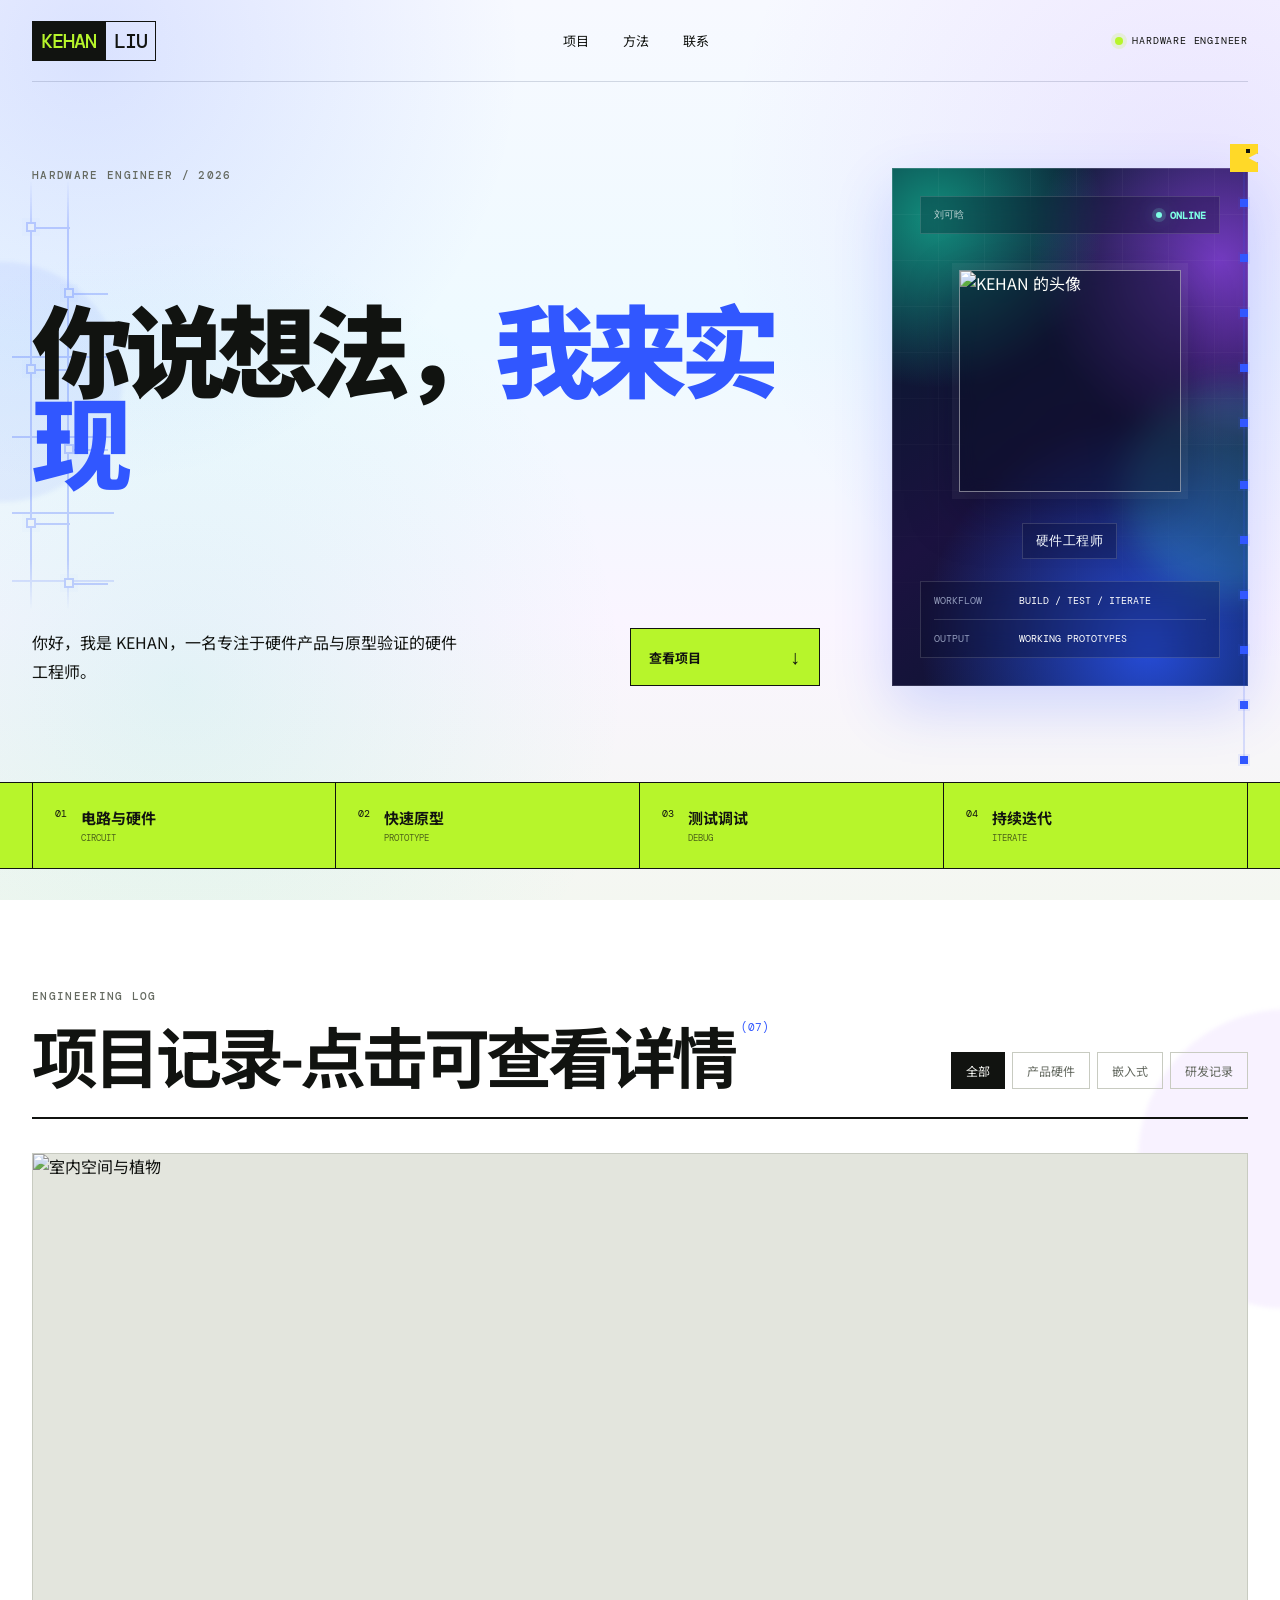
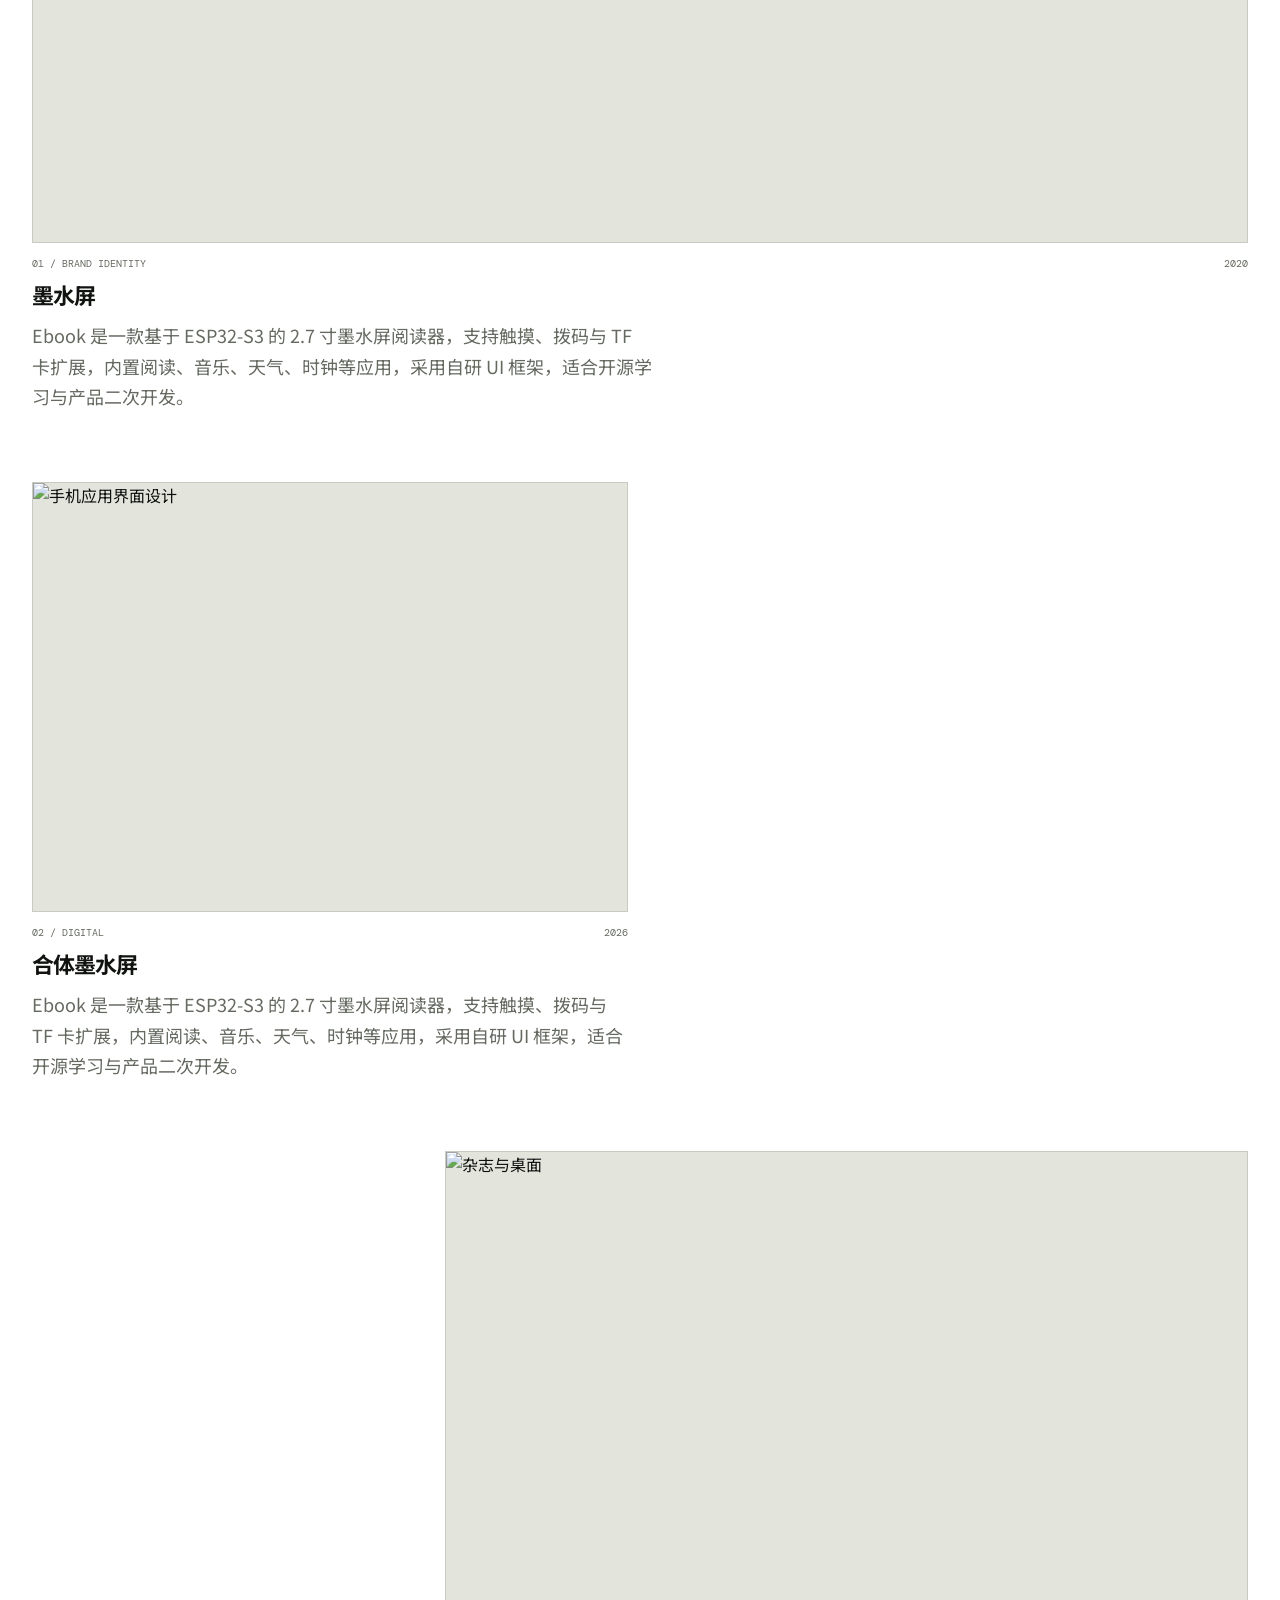
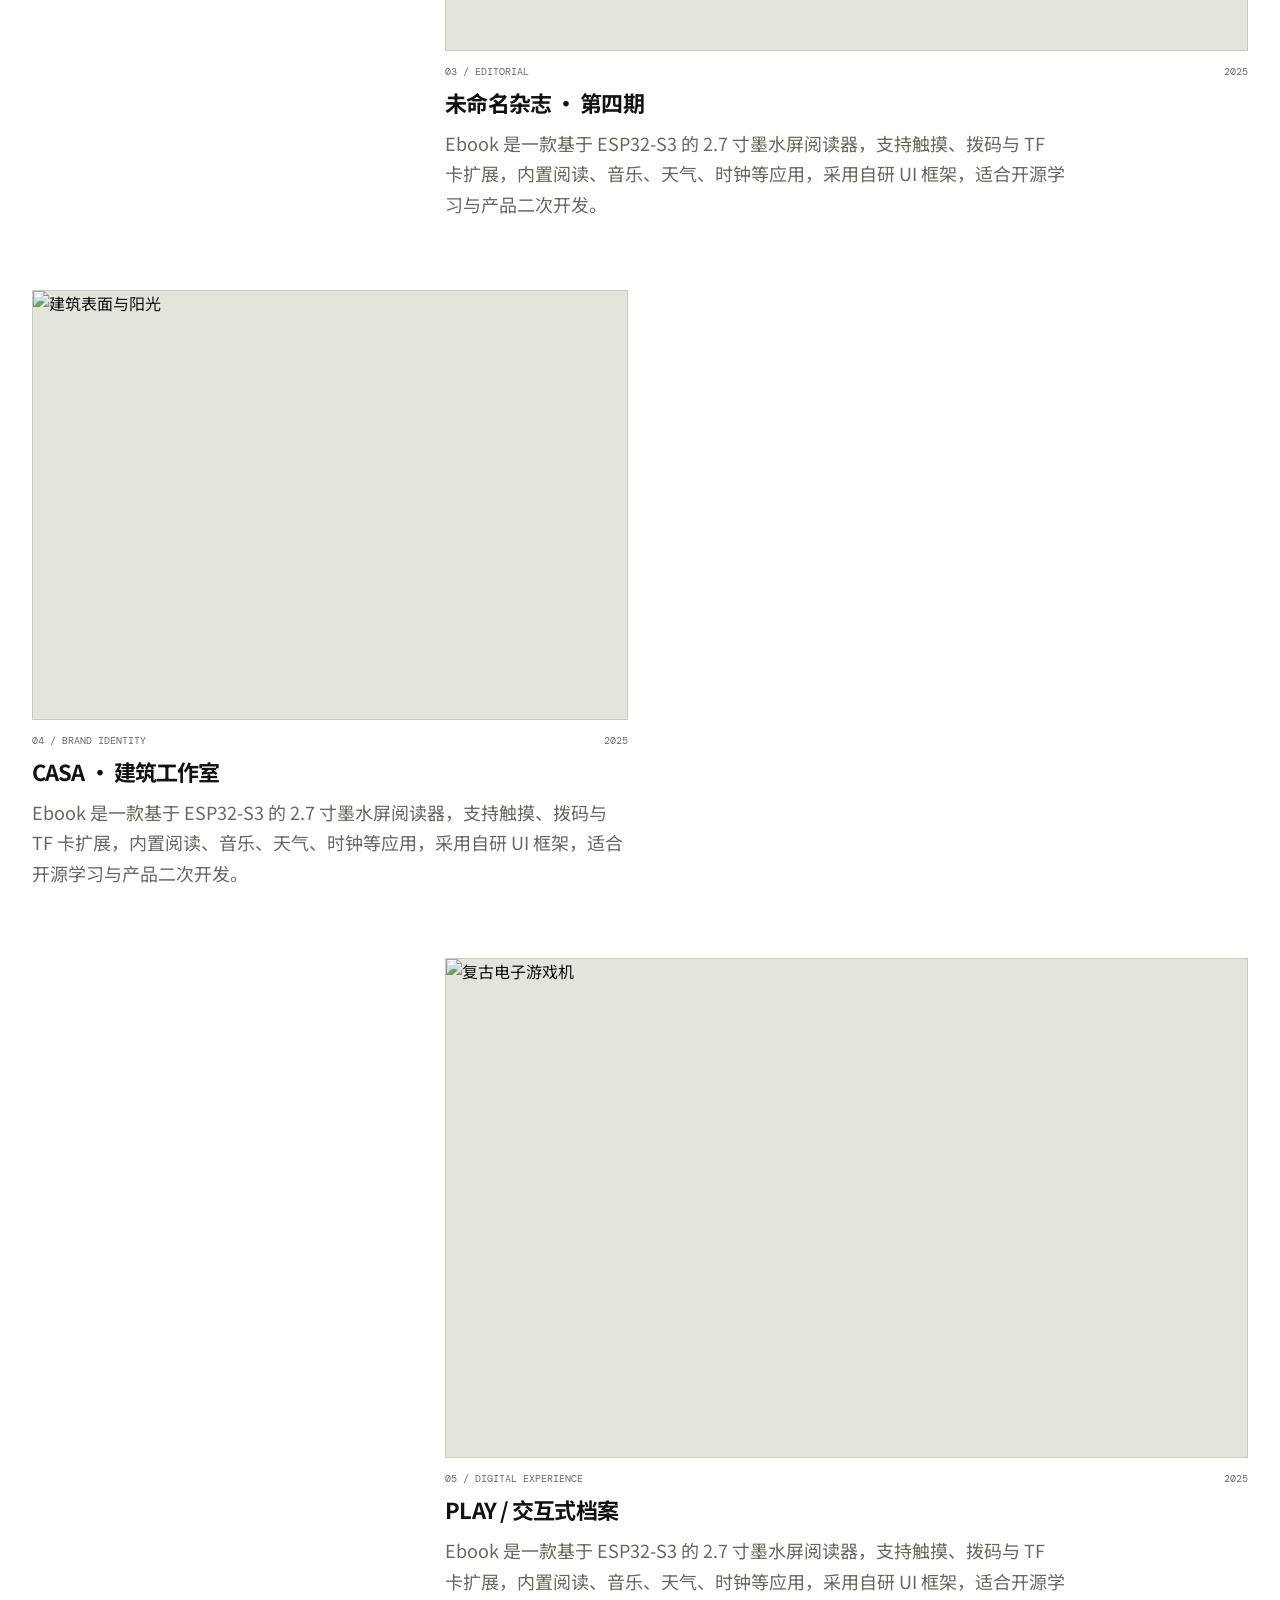
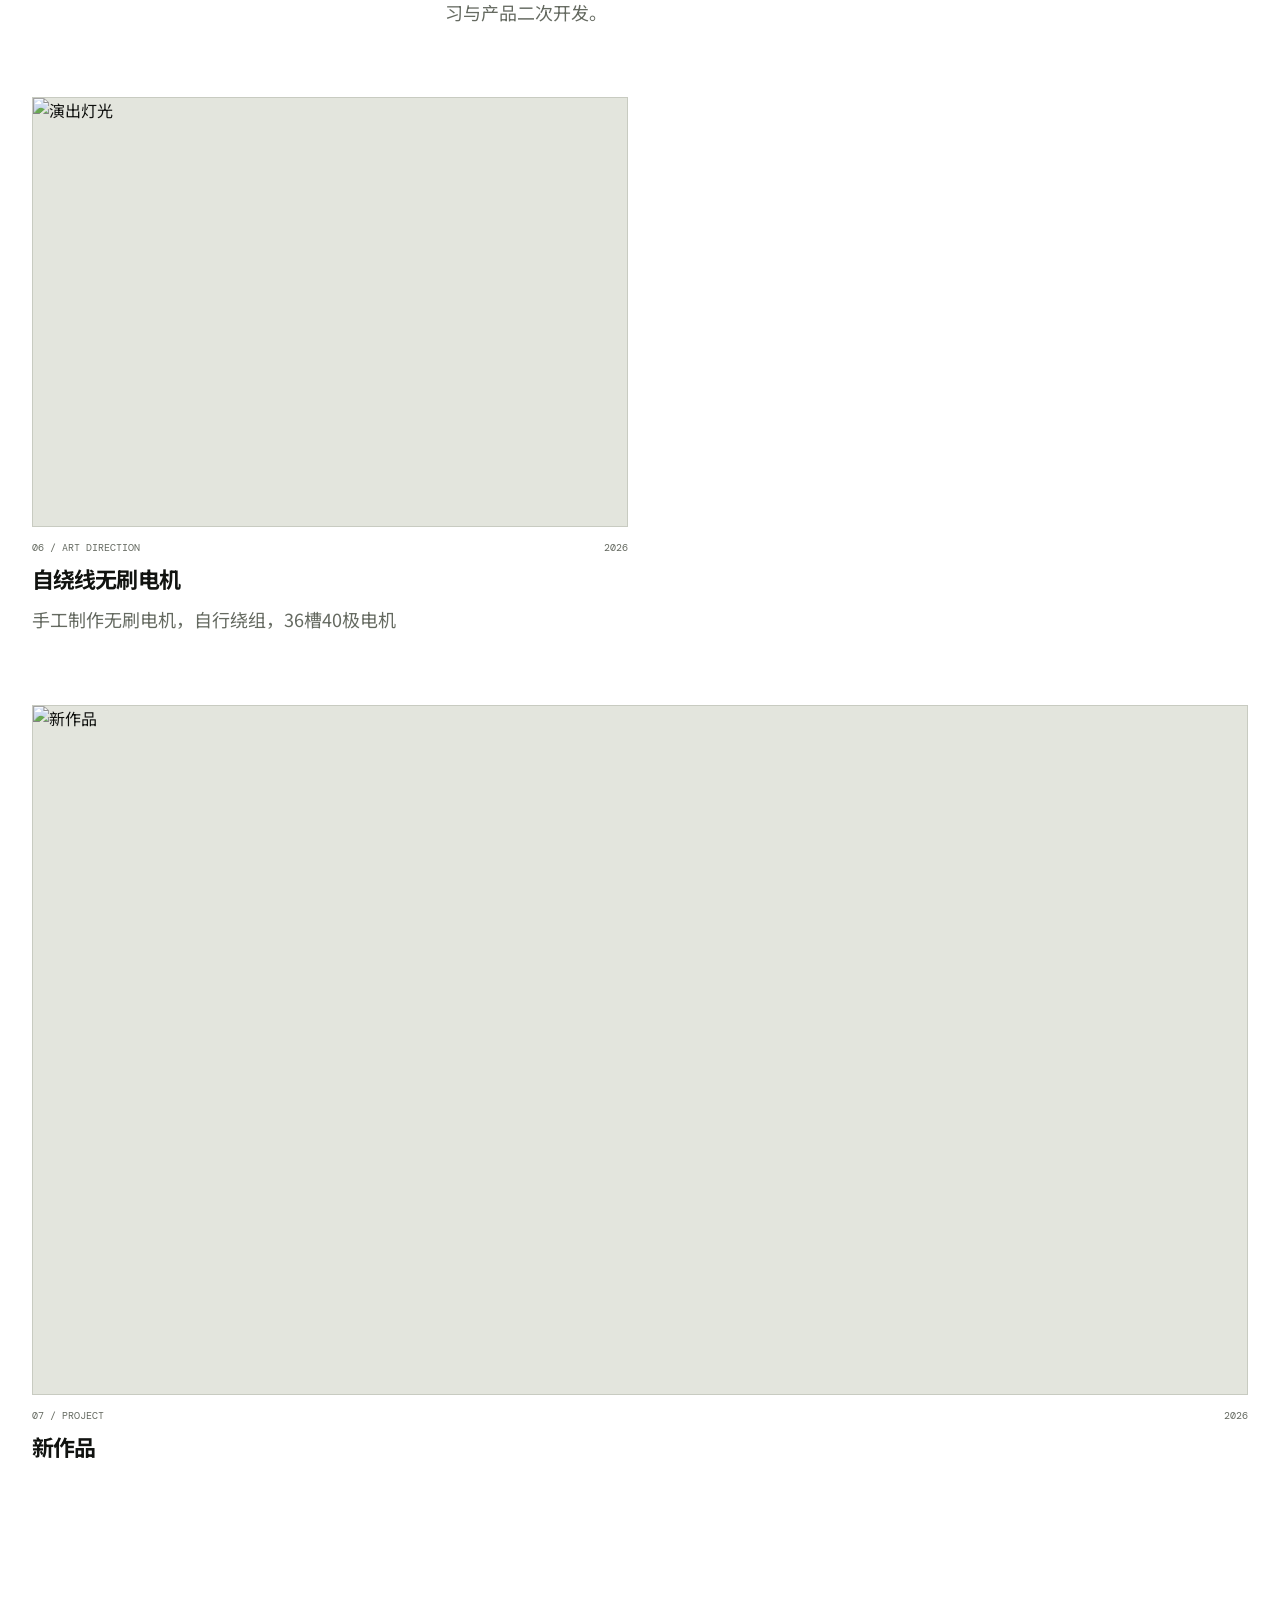
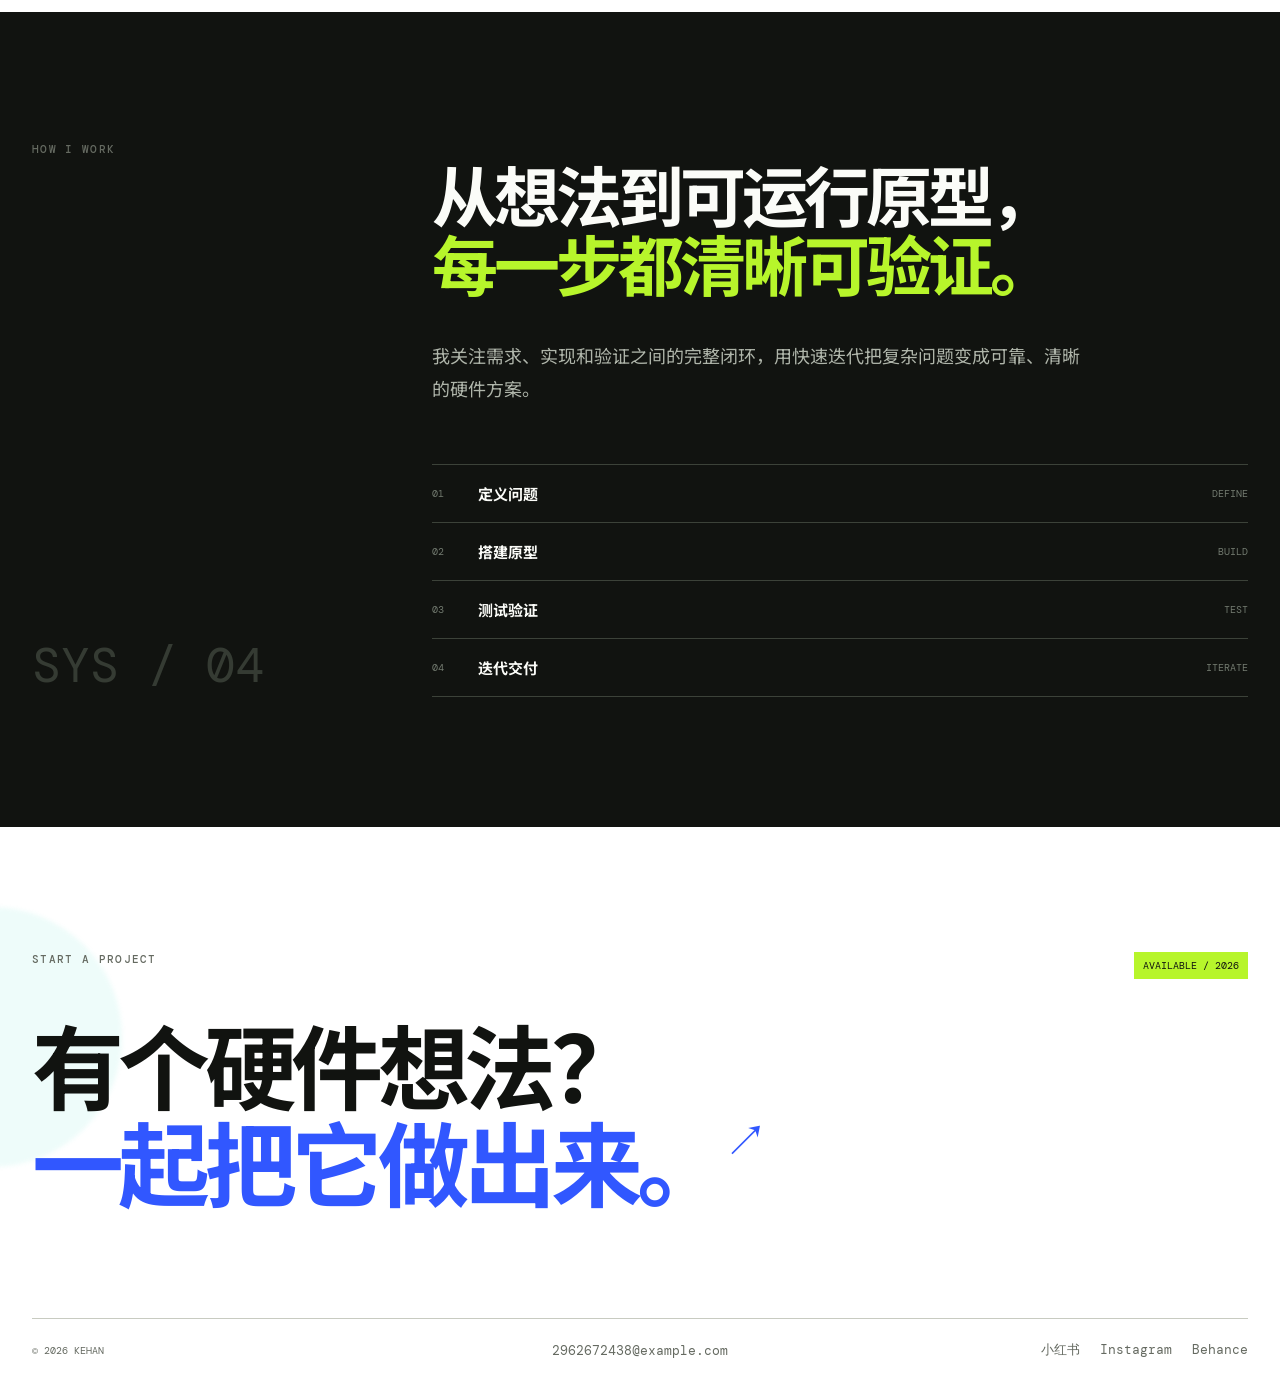
==== index.html @ eed45caa "Update index.html" ====
<!doctype html>
<html lang="zh-CN">
  <head>
    <meta charset="UTF-8" />
    <meta name="viewport" content="width=device-width, initial-scale=1.0" />
    <meta name="description" content="KEHAN 的硬件工程师个人作品集" />
    <meta name="theme-color" content="#101210" />
    <title>KEHAN — 硬件工程师作品集</title>
    <link rel="preconnect" href="https://fonts.googleapis.com" />
    <link rel="preconnect" href="https://fonts.gstatic.com" crossorigin />
    <link href="https://fonts.googleapis.com/css2?family=DM+Mono:wght@400;500&family=Noto+Sans+SC:wght@400;500;600;700;800;900&display=swap" rel="stylesheet" />
    <link rel="stylesheet" href="styles.css?v=20260804-1" />
    <link rel="stylesheet" href="content.css?v=20260804-9" />
  </head>
  <body>
    <div class="circuit-backdrop" aria-hidden="true"><i></i><i></i><i></i><i></i><i></i><i></i></div>
    <div class="scroll-pacman" aria-hidden="true"><span class="scroll-track"><i class="scroll-dot" style="top:0%"></i><i class="scroll-dot" style="top:9%"></i><i class="scroll-dot" style="top:18%"></i><i class="scroll-dot" style="top:27%"></i><i class="scroll-dot" style="top:36%"></i><i class="scroll-dot" style="top:45%"></i><i class="scroll-dot" style="top:55%"></i><i class="scroll-dot" style="top:64%"></i><i class="scroll-dot" style="top:73%"></i><i class="scroll-dot" style="top:82%"></i><i class="scroll-dot" style="top:91%"></i><i class="scroll-dot" style="top:100%"></i></span><span class="pixel-pacman"></span></div>
    <header class="nav wrap">
      <a class="brand" href="#top" aria-label="回到首页"><span data-brand-primary>KH</span><b data-brand-secondary>//HW</b></a>
      <nav aria-label="主导航"><a href="#work" data-nav-work>项目</a><a href="#about" data-nav-about>方法</a><a href="#contact" data-nav-contact>联系</a></nav>
      <div class="nav-status"><i></i><span data-nav-status>HARDWARE ENGINEER</span></div>
    </header>

    <main id="top">
      <section class="hero wrap">
        <div class="hero-copy">
          <p class="eyebrow" data-eyebrow>HARDWARE ENGINEER / 2026</p>
          <h1 data-hero-title>把想法，<em>做成真实硬件。</em></h1>
          <div class="hero-intro">
            <p data-intro>你好，我是 KEHAN，一名专注于硬件产品与原型验证的硬件工程师。</p>
            <a class="primary-link" href="#work"><span data-hero-cta>查看项目</span> <b>↓</b></a>
          </div>
        </div>

        <aside class="engineer-card" aria-label="工程师信息概览">
          <div class="card-top"><span data-profile-label>PROFILE_01</span><span class="online"><i></i> <b data-profile-status>ONLINE</b></span></div>
          <div class="profile-portrait"><img class="profile-image" data-profile-image src="" alt="工程师头像" hidden /><span aria-hidden="true"></span></div>
          <p class="profile-role" data-role>HARDWARE ENGINEER</p>
          <dl>
            <div><dt data-workflow-label>WORKFLOW</dt><dd data-workflow>BUILD / TEST / ITERATE</dd></div>
            <div><dt data-output-label>OUTPUT</dt><dd data-output>WORKING PROTOTYPES</dd></div>
          </dl>
        </aside>
      </section>

      <section class="capability-strip" aria-label="工作方向">
        <div class="wrap capability-grid">
          <div><span>01</span><strong>电路与硬件</strong><small>CIRCUIT</small></div>
          <div><span>02</span><strong>快速原型</strong><small>PROTOTYPE</small></div>
          <div><span>03</span><strong>测试调试</strong><small>DEBUG</small></div>
          <div><span>04</span><strong>持续迭代</strong><small>ITERATE</small></div>
        </div>
      </section>

      <section id="work" class="work wrap">
        <div class="section-heading">
          <div><p class="eyebrow" data-projects-eyebrow>ENGINEERING LOG</p><h2><span data-projects-title>项目记录</span><sup data-project-count>(00)</sup></h2></div>
          <div class="filters" aria-label="项目筛选"><button class="active" data-filter="all" data-filter-all>全部</button><button data-filter="brand" data-filter-brand>产品硬件</button><button data-filter="digital" data-filter-digital>嵌入式</button><button data-filter="editorial" data-filter-editorial>研发记录</button></div>
        </div>
        <div class="projects" id="projects" aria-live="polite"></div>
        <p class="load-error" id="load-error" hidden>内容暂时未能加载，请稍后刷新页面。</p>
      </section>

      <section id="about" class="about">
        <div class="wrap about-grid">
          <div class="about-lead"><p class="eyebrow" data-about-eyebrow>HOW I WORK</p><span class="about-code" data-about-code>SYS / 04</span></div>
          <div>
            <h2 data-about-title>从想法到可运行原型，<br /><em>每一步都清晰可验证。</em></h2>
            <p class="about-copy" data-about-copy>我关注需求、实现和验证之间的完整闭环，用快速迭代把复杂问题变成可靠、清晰的硬件方案。</p>
            <ol class="process-list">
              <li><span>01</span><b>定义问题</b><small>DEFINE</small></li>
              <li><span>02</span><b>搭建原型</b><small>BUILD</small></li>
              <li><span>03</span><b>测试验证</b><small>TEST</small></li>
              <li><span>04</span><b>迭代交付</b><small>ITERATE</small></li>
            </ol>
          </div>
        </div>
      </section>

      <section id="contact" class="contact wrap">
        <div class="contact-label"><p class="eyebrow" data-contact-eyebrow>START A PROJECT</p><span data-contact-status>AVAILABLE / 2026</span></div>
        <h2><span data-contact-title>有个硬件想法？</span><br /><a data-email-link href="mailto:hello@example.com"><span data-contact-cta>一起把它做出来。</span><b>↗</b></a></h2>
        <div class="contact-bottom"><span>© <span data-year>2026</span> <span data-name>KEHAN</span></span><a class="email-bottom" data-email-link href="mailto:hello@example.com"><span data-email>HELLO@EXAMPLE.COM</span></a><div id="social-links"></div></div>
      </section>
    </main>
    <script src="script.js?v=20260804-7"></script>
  </body>
</html>
---- styles.css ----
:root{--ink:#111310;--paper:#f1f2ed;--panel:#e3e5dd;--acid:#b7f52b;--blue:#3157ff;--line:#c8cbc1;--muted:#656a61;--white:#fbfcf8}*{box-sizing:border-box}html{scroll-behavior:smooth}body{margin:0;background:var(--paper);color:var(--ink);font-family:"Noto Sans SC",sans-serif;overflow-x:hidden}::selection{background:var(--acid);color:var(--ink)}.wrap{width:min(1240px,calc(100% - 64px));margin-inline:auto}.nav{height:82px;display:flex;align-items:center;justify-content:space-between;border-bottom:1px solid var(--line)}.brand{display:flex;align-items:center;color:inherit;text-decoration:none;font:500 20px/1 "DM Mono",monospace;letter-spacing:-.05em}.brand span{background:var(--ink);color:var(--acid);padding:10px 9px}.brand b{font-weight:500;border:1px solid var(--ink);padding:9px 8px}.nav nav{display:flex;gap:34px}.nav nav a,.contact-bottom a{color:inherit;text-decoration:none;font-size:13px}.nav nav a:hover{color:var(--blue)}.nav-status{display:flex;align-items:center;gap:9px;font:10px "DM Mono",monospace;letter-spacing:.08em}.nav-status i,.online i{width:8px;height:8px;border-radius:50%;background:var(--acid);box-shadow:0 0 0 4px rgba(183,245,43,.18)}.hero{min-height:700px;padding:86px 0 96px;display:grid;grid-template-columns:minmax(0,1.55fr) minmax(330px,.7fr);gap:72px;align-items:stretch}.hero-copy{display:flex;flex-direction:column;justify-content:space-between}.eyebrow{font:500 11px "DM Mono",monospace;letter-spacing:.12em;margin:0;color:var(--muted)}h1,h2,h3,p{margin-top:0}h1{max-width:820px;margin:45px 0 70px;font-size:clamp(58px,8vw,118px);letter-spacing:-.075em;line-height:.92;font-weight:900}em{font:inherit;color:var(--blue)}.hero-intro{display:flex;align-items:end;justify-content:space-between;gap:32px}.hero-intro p{max-width:440px;margin:0;font-size:16px;line-height:1.75}.primary-link{display:flex;align-items:center;justify-content:space-between;min-width:190px;padding:15px 18px;background:var(--acid);color:var(--ink);text-decoration:none;font-size:13px;font-weight:700;border:1px solid var(--ink);transition:.2s}.primary-link:hover{transform:translate(-4px,-4px);box-shadow:4px 4px 0 var(--ink)}.primary-link span{font:20px "DM Mono",monospace}.engineer-card{position:relative;overflow:hidden;background:var(--ink);color:var(--white);padding:24px;display:flex;min-height:500px;flex-direction:column;justify-content:space-between}.board-grid{position:absolute;inset:0;opacity:.12;background-image:linear-gradient(rgba(255,255,255,.15) 1px,transparent 1px),linear-gradient(90deg,rgba(255,255,255,.15) 1px,transparent 1px);background-size:36px 36px}.board-grid i{position:absolute;width:10px;height:10px;border:1px solid var(--acid);border-radius:50%}.board-grid i:nth-child(1){left:18%;top:22%}.board-grid i:nth-child(2){left:64%;top:17%}.board-grid i:nth-child(3){left:78%;top:46%}.board-grid i:nth-child(4){left:30%;top:59%}.board-grid i:nth-child(5){left:58%;top:74%}.board-grid i:nth-child(6){left:15%;top:83%}.card-top,.engineer-card dl,.chip-mark{position:relative;z-index:1}.card-top{display:flex;justify-content:space-between;font:10px "DM Mono",monospace;color:#adb2a7}.online{display:flex;align-items:center;gap:8px;color:var(--acid)}.online i{display:block;width:6px;height:6px}.chip-mark{margin:auto;display:grid;place-items:center;width:160px;height:160px;border:1px solid #5a6055;box-shadow:inset 0 0 0 12px #1d211c,0 0 0 1px var(--acid)}.chip-mark:before,.chip-mark:after{content:"";position:absolute;background:var(--acid)}.chip-mark:before{width:210px;height:1px}.chip-mark:after{height:210px;width:1px}.chip-mark span{font:500 54px "DM Mono",monospace;letter-spacing:-.12em;z-index:1}.chip-mark small{position:absolute;bottom:12px;font:9px "DM Mono",monospace;color:var(--acid)}.engineer-card dl{margin:0}.engineer-card dl div{display:grid;grid-template-columns:85px 1fr;padding:12px 0;border-top:1px solid #343a32;font:10px "DM Mono",monospace}.engineer-card dt{color:#777e73}.engineer-card dd{margin:0;color:#eef1e9}.capability-strip{background:var(--acid);border-block:1px solid var(--ink)}.capability-grid{display:grid;grid-template-columns:repeat(4,1fr)}.capability-grid>div{position:relative;padding:24px 22px;border-right:1px solid var(--ink);display:grid;grid-template-columns:auto 1fr;gap:4px 14px}.capability-grid>div:first-child{border-left:1px solid var(--ink)}.capability-grid span{font:10px "DM Mono",monospace}.capability-grid strong{font-size:15px}.capability-grid small{grid-column:2;font:9px "DM Mono",monospace;color:#4d6418}.work{padding:120px 0 150px}.section-heading{display:flex;justify-content:space-between;align-items:end;padding-bottom:28px;border-bottom:2px solid var(--ink)}h2{font-size:clamp(38px,5vw,66px);letter-spacing:-.06em;line-height:1.05;margin:17px 0 0}h2 sup{font:11px "DM Mono",monospace;letter-spacing:0;vertical-align:top;margin-left:7px;color:var(--blue)}.filters{display:flex;gap:7px}.filters button{font:12px "Noto Sans SC",sans-serif;background:transparent;border:1px solid var(--line);padding:9px 14px;cursor:pointer;color:var(--muted)}.filters button.active,.filters button:hover{background:var(--ink);color:var(--white);border-color:var(--ink)}.projects{display:grid;grid-template-columns:repeat(12,1fr);gap:70px 24px;padding-top:34px}.project{grid-column:span 6}.project-large{grid-column:span 12}.project-wide{grid-column:5/span 8}.project-image{position:relative;height:430px;overflow:hidden;background:var(--panel);border:1px solid var(--line)}.project-large .project-image{height:min(58vw,690px)}.project-wide .project-image{height:500px}.project-image:after{content:"VIEW PROJECT ↗";position:absolute;right:0;bottom:0;padding:10px 12px;background:var(--acid);color:var(--ink);font:9px "DM Mono",monospace;transform:translateY(100%);transition:.25s}.project:hover .project-image:after{transform:none}.project-image img{width:100%;height:100%;object-fit:cover;display:block;filter:saturate(.72) contrast(1.03);transition:transform .55s cubic-bezier(.2,.7,.2,1),filter .3s}.project:hover img{transform:scale(1.035);filter:saturate(1)}.project-meta{display:flex;justify-content:space-between;font:10px "DM Mono",monospace;color:var(--muted);margin-top:14px}.project h3{font-size:22px;letter-spacing:-.04em;margin:8px 0 0}.about{background:var(--ink);color:var(--white);padding:130px 0}.about-grid{display:grid;grid-template-columns:.55fr 1.45fr;gap:90px}.about-lead{display:flex;flex-direction:column;justify-content:space-between;min-height:160px}.about-code{font:48px "DM Mono",monospace;color:#353b33}.about h2{max-width:820px;font-size:clamp(38px,5vw,66px)}.about h2 em{color:var(--acid)}.about-copy{max-width:650px;line-height:1.9;margin:42px 0 60px;color:#afb5aa}.process-list{padding:0;margin:0;list-style:none;border-top:1px solid #3c4239}.process-list li{display:grid;grid-template-columns:46px 1fr auto;align-items:center;padding:18px 0;border-bottom:1px solid #3c4239}.process-list span,.process-list small{font:10px "DM Mono",monospace;color:#737b70}.process-list b{font-size:15px}.contact{padding:125px 0 30px}.contact-label{display:flex;justify-content:space-between}.contact-label>span{font:10px "DM Mono",monospace;background:var(--acid);padding:7px 9px}.contact h2{font-size:clamp(47px,7vw,92px);margin-top:36px;max-width:1050px}.contact h2 a{color:var(--blue);text-decoration:none}.contact h2 span{font:44px "DM Mono",monospace;vertical-align:top}.contact-bottom{border-top:1px solid var(--line);margin-top:110px;padding-top:22px;display:grid;grid-template-columns:1fr auto 1fr;align-items:center;color:var(--muted);font:10px "DM Mono",monospace}.contact-bottom .email-bottom{justify-self:center}.contact-bottom #social-links{justify-self:end;display:flex;gap:20px}@media(max-width:820px){.wrap{width:calc(100% - 36px)}.nav{height:70px}.nav nav{display:none}.nav-status span{display:none}.hero{min-height:0;padding:65px 0 76px;grid-template-columns:1fr;gap:52px}.hero-intro{align-items:start;flex-direction:column}.engineer-card{min-height:440px}.capability-grid{grid-template-columns:repeat(2,1fr)}.capability-grid>div:nth-child(3){border-left:1px solid var(--ink);border-top:1px solid var(--ink)}.capability-grid>div:nth-child(4){border-top:1px solid var(--ink)}.work{padding:85px 0 100px}.section-heading{align-items:start;gap:26px;flex-direction:column}.filters{flex-wrap:wrap}.projects{display:block;padding-top:28px}.project{margin-bottom:58px}.project-wide{width:auto}.project-image,.project-large .project-image,.project-wide .project-image{height:78vw;max-height:520px}.about{padding:90px 0}.about-grid{grid-template-columns:1fr;gap:42px}.about-lead{min-height:0;flex-direction:row}.about-code{font-size:28px}.contact{padding-top:90px}.contact-bottom{margin-top:80px;grid-template-columns:1fr auto}.contact-bottom .email-bottom{display:none}.contact-bottom #social-links{gap:12px}}@media(max-width:480px){h1{font-size:52px}.capability-grid>div{padding:18px 12px;gap:3px 8px}.capability-grid strong{font-size:13px}.engineer-card{padding:18px}.chip-mark{width:130px;height:130px}.filters button{font-size:11px;padding:8px 10px}.contact h2 span{font-size:30px}}
---- content.css ----
.project{color:inherit;display:block}
.project-card{position:relative;color:inherit;text-decoration:none;display:block}
.project-image video{display:block;width:100%;height:100%;object-fit:cover;background:var(--ink)}
.project-description{max-width:620px;margin:10px 0 0;color:var(--muted);font-size:var(--font-body,13px);line-height:1.7}
.empty-state,.load-error{grid-column:1/-1;margin:30px 0;color:var(--muted);font-size:14px}
.contact-bottom #social-links{display:flex;gap:20px}
.project-image:after{content:attr(data-link-label)}
.project-no-link .project-image:after{display:none}
.project-hover-gallery{display:none}
@media(min-width:1100px) and (hover:hover) and (pointer:fine){
  .projects{overflow:visible}
  .project{position:relative;z-index:1}
  .project:hover,.project:focus-within{z-index:8}
  .project-hover-gallery{position:absolute;top:clamp(46px,7vw,105px);z-index:5;display:flex;width:var(--preview-gallery-width,260px);flex-direction:column;gap:18px;pointer-events:none;transition:transform .85s cubic-bezier(.18,.75,.2,1)}
  .project-hover-gallery img{display:block;width:var(--preview-width,260px);height:var(--preview-height,185px);object-fit:cover;border:1px solid rgba(17,19,16,.55);box-shadow:0 22px 52px rgba(25,30,60,.25);opacity:0;filter:saturate(.9);transform:translateY(18px) scale(.94) rotate(var(--preview-rotation,0deg));transition:opacity .5s ease,transform .85s cubic-bezier(.18,.75,.2,1),filter .55s ease}
  .project-hover-gallery img+img{margin-left:18px}
  .project-preview-left .project-hover-gallery{left:0;transform:translate(12%,18px)}
  .project-preview-right .project-hover-gallery{right:18px;transform:translate(-12%,18px)}
  .project-preview-left .project-card:hover .project-hover-gallery,.project-preview-left .project-card:focus-visible .project-hover-gallery{transform:translate(calc(-74% - 12px),0)}
  .project-preview-right .project-card:hover .project-hover-gallery,.project-preview-right .project-card:focus-visible .project-hover-gallery{transform:translate(calc(74% + 12px),0)}
  .project-card:hover .project-hover-gallery img,.project-card:focus-visible .project-hover-gallery img{opacity:1;filter:saturate(1.05);transform:translateY(0) scale(1) rotate(var(--preview-rotation,0deg))}
  .project-hover-gallery img:first-child{transition-delay:.08s}
  .project-hover-gallery img+img{transition-delay:0s}
  .project-card:hover .project-hover-gallery img:first-child,.project-card:focus-visible .project-hover-gallery img:first-child{transition-delay:.05s}
  .project-card:hover .project-hover-gallery img+img,.project-card:focus-visible .project-hover-gallery img+img{transition-delay:.25s}
  .project-preview-left .project-hover-gallery img:first-child{--preview-rotation:-2.5deg}
  .project-preview-left .project-hover-gallery img+img{--preview-rotation:2deg}
  .project-preview-right .project-hover-gallery img:first-child{--preview-rotation:2.5deg}
  .project-preview-right .project-hover-gallery img+img{--preview-rotation:-2deg}
  .project-description{transition:margin .65s cubic-bezier(.18,.75,.2,1),max-width .65s cubic-bezier(.18,.75,.2,1)}
  .project-preview-left:hover .project-description,.project-preview-left:focus-within .project-description{margin-left:var(--preview-text-offset,104px);max-width:calc(100% - var(--preview-text-offset,104px))}
  .project-preview-right:hover .project-description,.project-preview-right:focus-within .project-description{margin-right:var(--preview-text-offset,104px);max-width:calc(100% - var(--preview-text-offset,104px))}
}
.nav,main{position:relative;z-index:1}
.circuit-backdrop{position:fixed;z-index:0;left:12px;top:20vh;width:102px;height:430px;pointer-events:none;opacity:.25;color:#3157ff}
.circuit-backdrop:before{content:"";position:absolute;inset:0;background:linear-gradient(90deg,transparent 0 18px,currentColor 18px 20px,transparent 20px 55px,currentColor 55px 57px,transparent 57px),linear-gradient(0deg,transparent 0 28px,currentColor 28px 30px,transparent 30px 96px,currentColor 96px 98px,transparent 98px 172px,currentColor 172px 174px,transparent 174px 252px,currentColor 252px 254px,transparent 254px);mask-image:linear-gradient(to bottom,transparent,#000 12%,#000 88%,transparent)}
.circuit-backdrop i{position:absolute;width:10px;height:10px;border:2px solid currentColor;background:var(--paper);box-shadow:0 0 0 4px rgba(49,87,255,.06)}
.circuit-backdrop i:after{content:"";position:absolute;left:8px;top:3px;width:34px;height:2px;background:currentColor}
.circuit-backdrop i:nth-child(1){left:14px;top:42px}.circuit-backdrop i:nth-child(2){left:52px;top:108px}.circuit-backdrop i:nth-child(3){left:14px;top:184px}.circuit-backdrop i:nth-child(4){left:52px;top:264px}.circuit-backdrop i:nth-child(5){left:14px;top:338px}.circuit-backdrop i:nth-child(6){left:52px;top:398px}
.scroll-pacman{position:fixed;z-index:30;right:20px;top:16vh;bottom:16vh;width:32px;pointer-events:none}
.scroll-track{position:absolute;left:15px;top:0;bottom:0;width:2px;background:rgba(49,87,255,.16)}
.scroll-dot{position:absolute;left:-3px;width:8px;height:8px;background:#3157ff;box-shadow:0 0 0 2px rgba(49,87,255,.08);transition:opacity .2s ease,transform .2s ease}
.scroll-dot.eaten{opacity:.1;transform:scale(.35)}
.pixel-pacman{position:absolute;left:2px;top:0;width:28px;height:28px;background:#ffd928;clip-path:polygon(0 0,100% 0,100% 32%,66% 50%,100% 68%,100% 100%,0 100%);box-shadow:0 0 0 2px #111310,4px 4px 0 rgba(49,87,255,.18);transition:transform .12s linear;image-rendering:pixelated}
.pixel-pacman:after{content:"";position:absolute;left:16px;top:5px;width:4px;height:4px;background:#111310}
.scroll-pacman.is-scrolling .pixel-pacman{animation:pixel-chomp .22s steps(2,end) infinite}
@keyframes pixel-chomp{50%{clip-path:polygon(0 0,100% 0,100% 40%,78% 50%,100% 60%,100% 100%,0 100%)}}
@media(max-width:1099px),(prefers-reduced-motion:reduce){.circuit-backdrop,.scroll-pacman{display:none}}
.primary-link>span{font:inherit}
.primary-link>b{font:20px "DM Mono",monospace;font-weight:400}
.contact h2>span,.contact h2 a>span{font:inherit;vertical-align:baseline}
.contact h2 a>b{font:44px "DM Mono",monospace;font-weight:400;vertical-align:top}

body{background:radial-gradient(circle at 7% 6%,rgba(49,87,255,.14),transparent 27rem),radial-gradient(circle at 94% 21%,rgba(159,77,255,.12),transparent 30rem),radial-gradient(circle at 14% 76%,rgba(29,214,190,.1),transparent 28rem),linear-gradient(180deg,#f7f9ff 0%,#eefaff 38%,#faf5ff 69%,#f4f7f1 100%);background-attachment:fixed}
.nav{border-bottom-color:rgba(77,90,130,.22)}
.hero,.work,.contact{position:relative}
.hero:before,.work:before,.contact:before{content:"";position:absolute;z-index:-1;pointer-events:none;border-radius:50%;filter:blur(2px)}
.hero:before{width:240px;height:240px;left:-150px;top:180px;background:rgba(63,102,255,.08)}
.work:before{width:300px;height:300px;right:-190px;top:140px;background:rgba(159,77,255,.075)}
.contact:before{width:260px;height:260px;left:-170px;top:80px;background:rgba(29,214,190,.075)}

.engineer-card{isolation:isolate;padding:28px;gap:22px;background:radial-gradient(circle at 12% 10%,rgba(29,255,205,.5),transparent 30%),radial-gradient(circle at 92% 18%,rgba(159,77,255,.68),transparent 35%),radial-gradient(circle at 72% 92%,rgba(44,89,255,.82),transparent 42%),linear-gradient(145deg,#071c2d 8%,#1b1240 52%,#07152c 100%);box-shadow:inset 0 0 0 1px rgba(255,255,255,.13),0 22px 55px rgba(49,87,255,.2)}
.engineer-card:before{content:"";position:absolute;z-index:0;inset:0;pointer-events:none;background-image:linear-gradient(rgba(255,255,255,.065) 1px,transparent 1px),linear-gradient(90deg,rgba(255,255,255,.065) 1px,transparent 1px);background-size:46px 46px;opacity:.55;mask-image:linear-gradient(to bottom,#000 0%,rgba(0,0,0,.65) 48%,transparent 100%)}
.engineer-card:after{content:"";position:absolute;z-index:0;width:210px;height:210px;right:-86px;bottom:90px;border-radius:50%;pointer-events:none;background:rgba(70,238,255,.2);filter:blur(16px)}
.engineer-card .card-top{z-index:1;padding:11px 13px;border:1px solid rgba(255,255,255,.14);background:rgba(5,10,31,.28);backdrop-filter:blur(12px);color:rgba(255,255,255,.72)}
.engineer-card .online{color:#7effe5}
.engineer-card .online i{background:#7effe5;box-shadow:0 0 0 4px rgba(126,255,229,.17),0 0 18px rgba(126,255,229,.8)}
.profile-portrait{position:relative;z-index:1;width:min(74%,240px);aspect-ratio:1;margin:auto;display:grid;place-items:center;overflow:hidden;border:1px solid rgba(255,255,255,.45);background:rgba(8,14,35,.45);box-shadow:0 18px 48px rgba(4,8,30,.34),0 0 0 7px rgba(255,255,255,.055);backdrop-filter:blur(8px)}
.profile-portrait>span{position:relative;width:54%;height:54%;border-radius:50%;background:#343934}
.profile-portrait>span:after{content:"";position:absolute;left:-28%;right:-28%;bottom:-62%;height:72%;border-radius:50% 50% 0 0;background:#343934}
.profile-image{position:absolute;inset:0;width:100%;height:100%;display:block;object-fit:cover;filter:saturate(.88) contrast(1.03)}
.profile-image[hidden]{display:none}
.profile-image:not([hidden])+span{display:none}
.profile-role{position:relative;z-index:1;align-self:center;margin:-5px 0 0;padding:8px 13px;text-align:center;color:#f6fbff;font:500 var(--font-card,13px) "DM Mono",monospace;letter-spacing:.04em;border:1px solid rgba(255,255,255,.15);background:rgba(10,13,40,.28);backdrop-filter:blur(10px)}
.engineer-card dl{z-index:1;margin-top:0;padding:0 13px;border:1px solid rgba(255,255,255,.14);background:rgba(5,10,31,.25);backdrop-filter:blur(12px)}
.engineer-card dl div{border-top-color:rgba(255,255,255,.15)}
.engineer-card dl div:first-child{border-top:0}
.engineer-card dt{color:rgba(218,230,255,.64)}
.engineer-card dd{color:#fff}

.nav nav a{font-size:var(--font-nav,13px)}
h1{font-size:var(--font-hero,clamp(58px,8vw,118px))}
.hero-intro p{font-size:var(--font-intro,16px)}
.section-heading h2{font-size:var(--font-section,clamp(38px,5vw,66px))}
.project h3{font-size:var(--font-project,22px)}
.about h2{font-size:var(--font-about,clamp(38px,5vw,66px))}
.about-copy,.hero-intro p{line-height:1.8}
.about-copy{font-size:var(--font-body,16px)}
.contact h2{font-size:var(--font-contact,clamp(47px,7vw,92px))}

@media(max-width:480px){
  .contact h2 a>b{font-size:30px}
  h1{font-size:min(var(--font-hero,52px),52px)}
  .section-heading h2{font-size:min(var(--font-section,42px),42px)}
  .about h2{font-size:min(var(--font-about,42px),42px)}
  .contact h2{font-size:min(var(--font-contact,50px),50px)}
  .profile-portrait{width:min(68%,210px)}
}
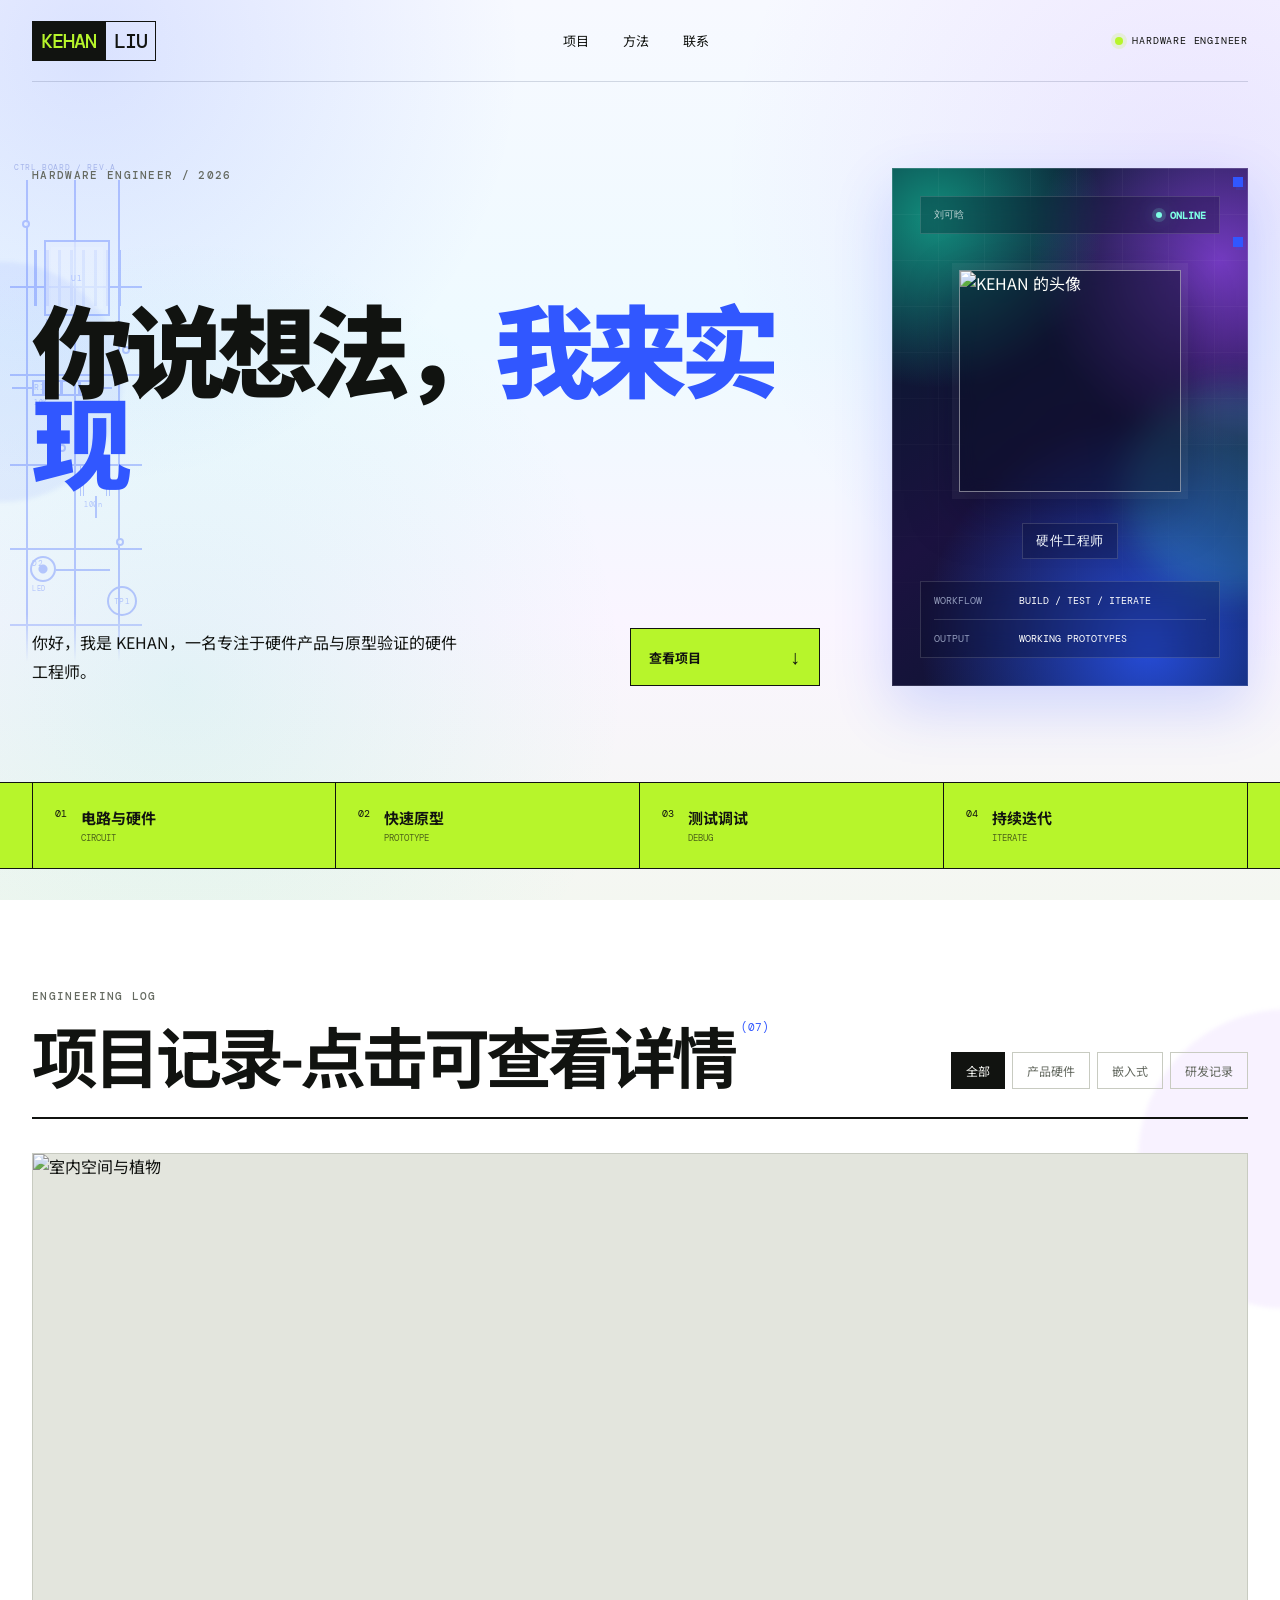
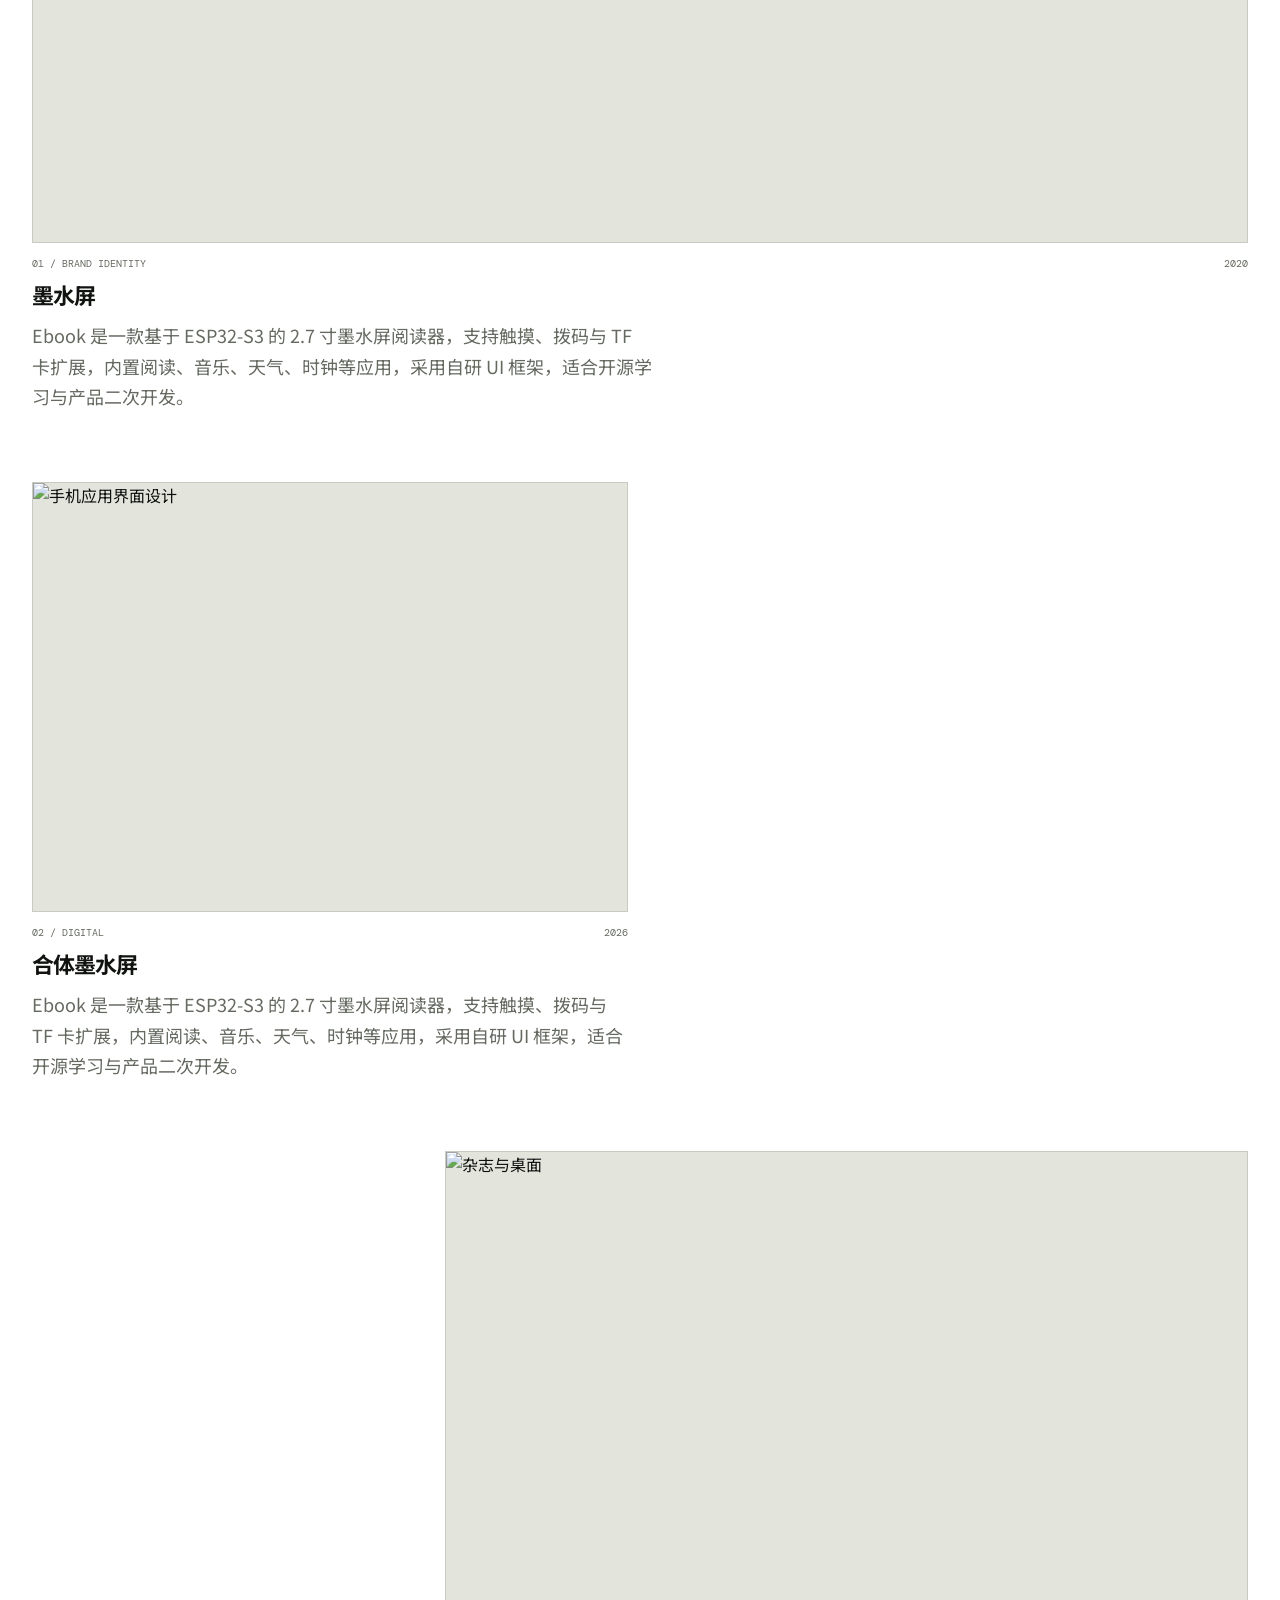
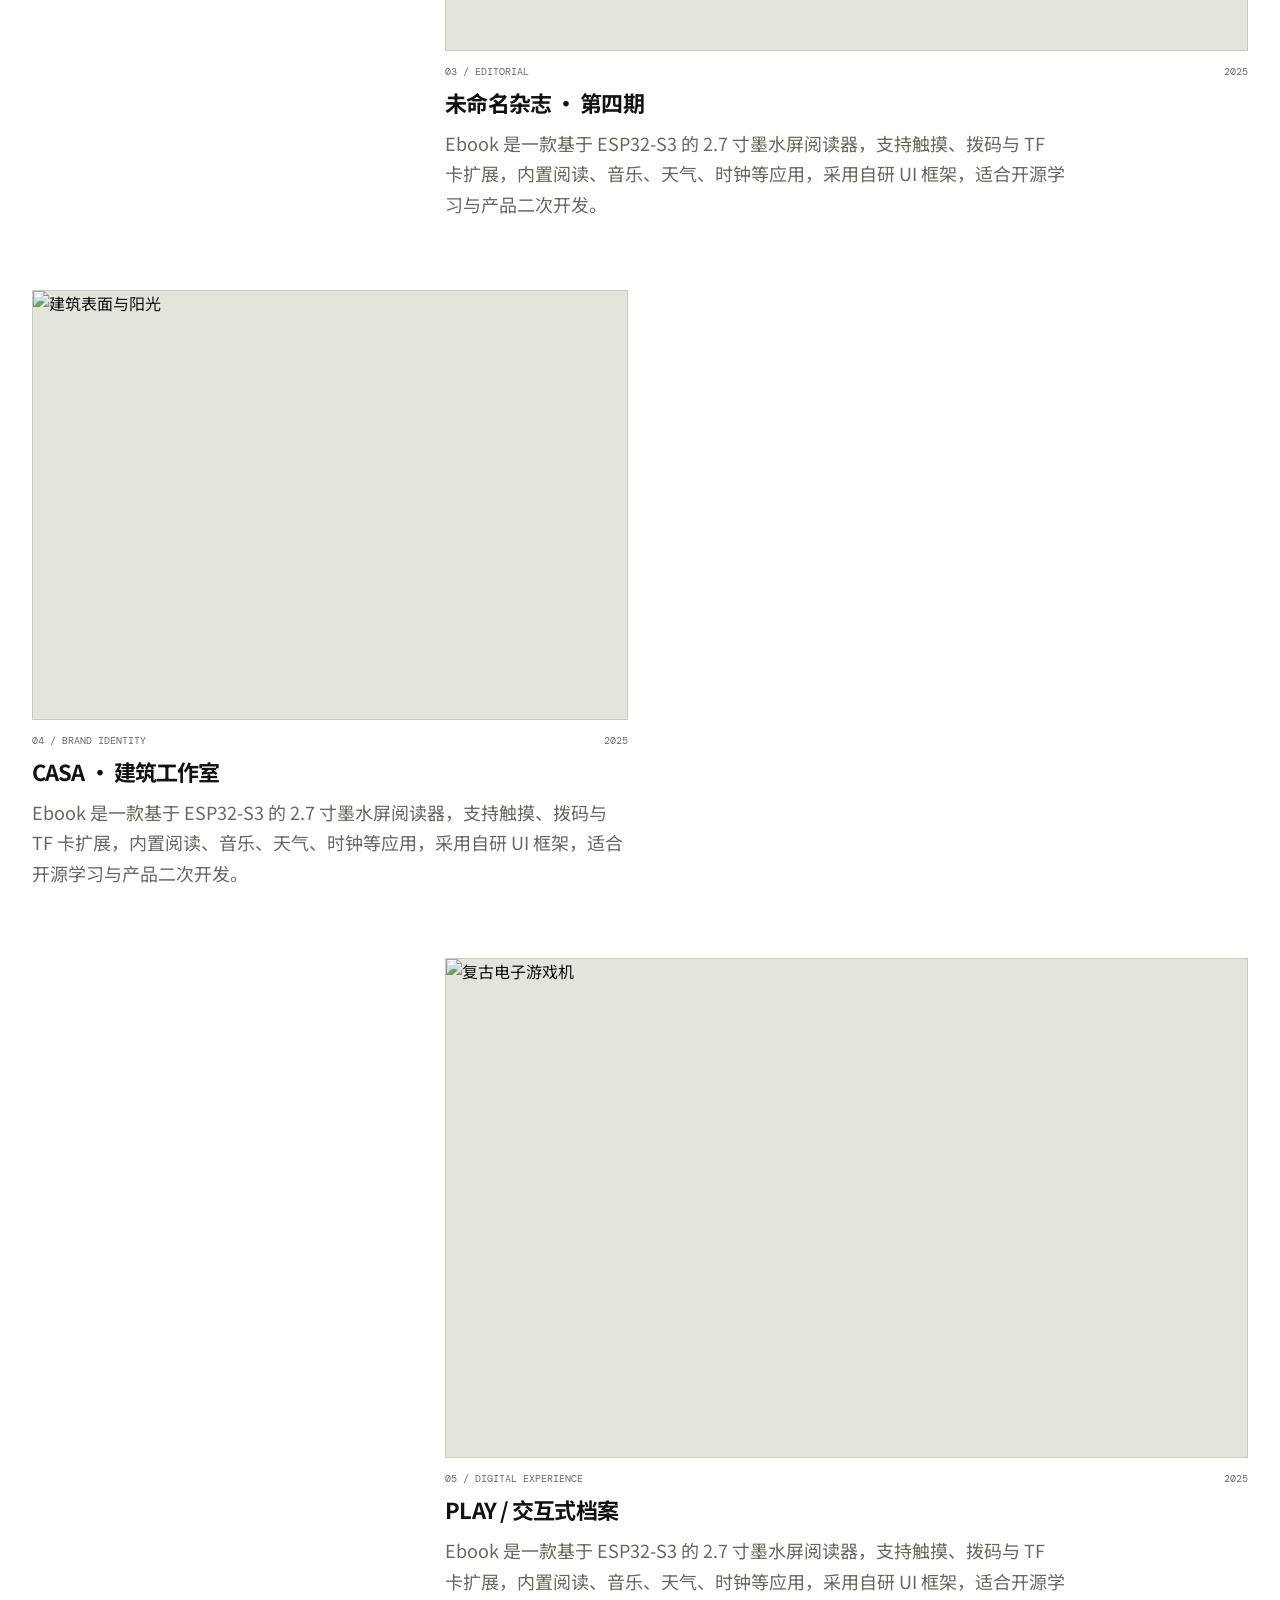
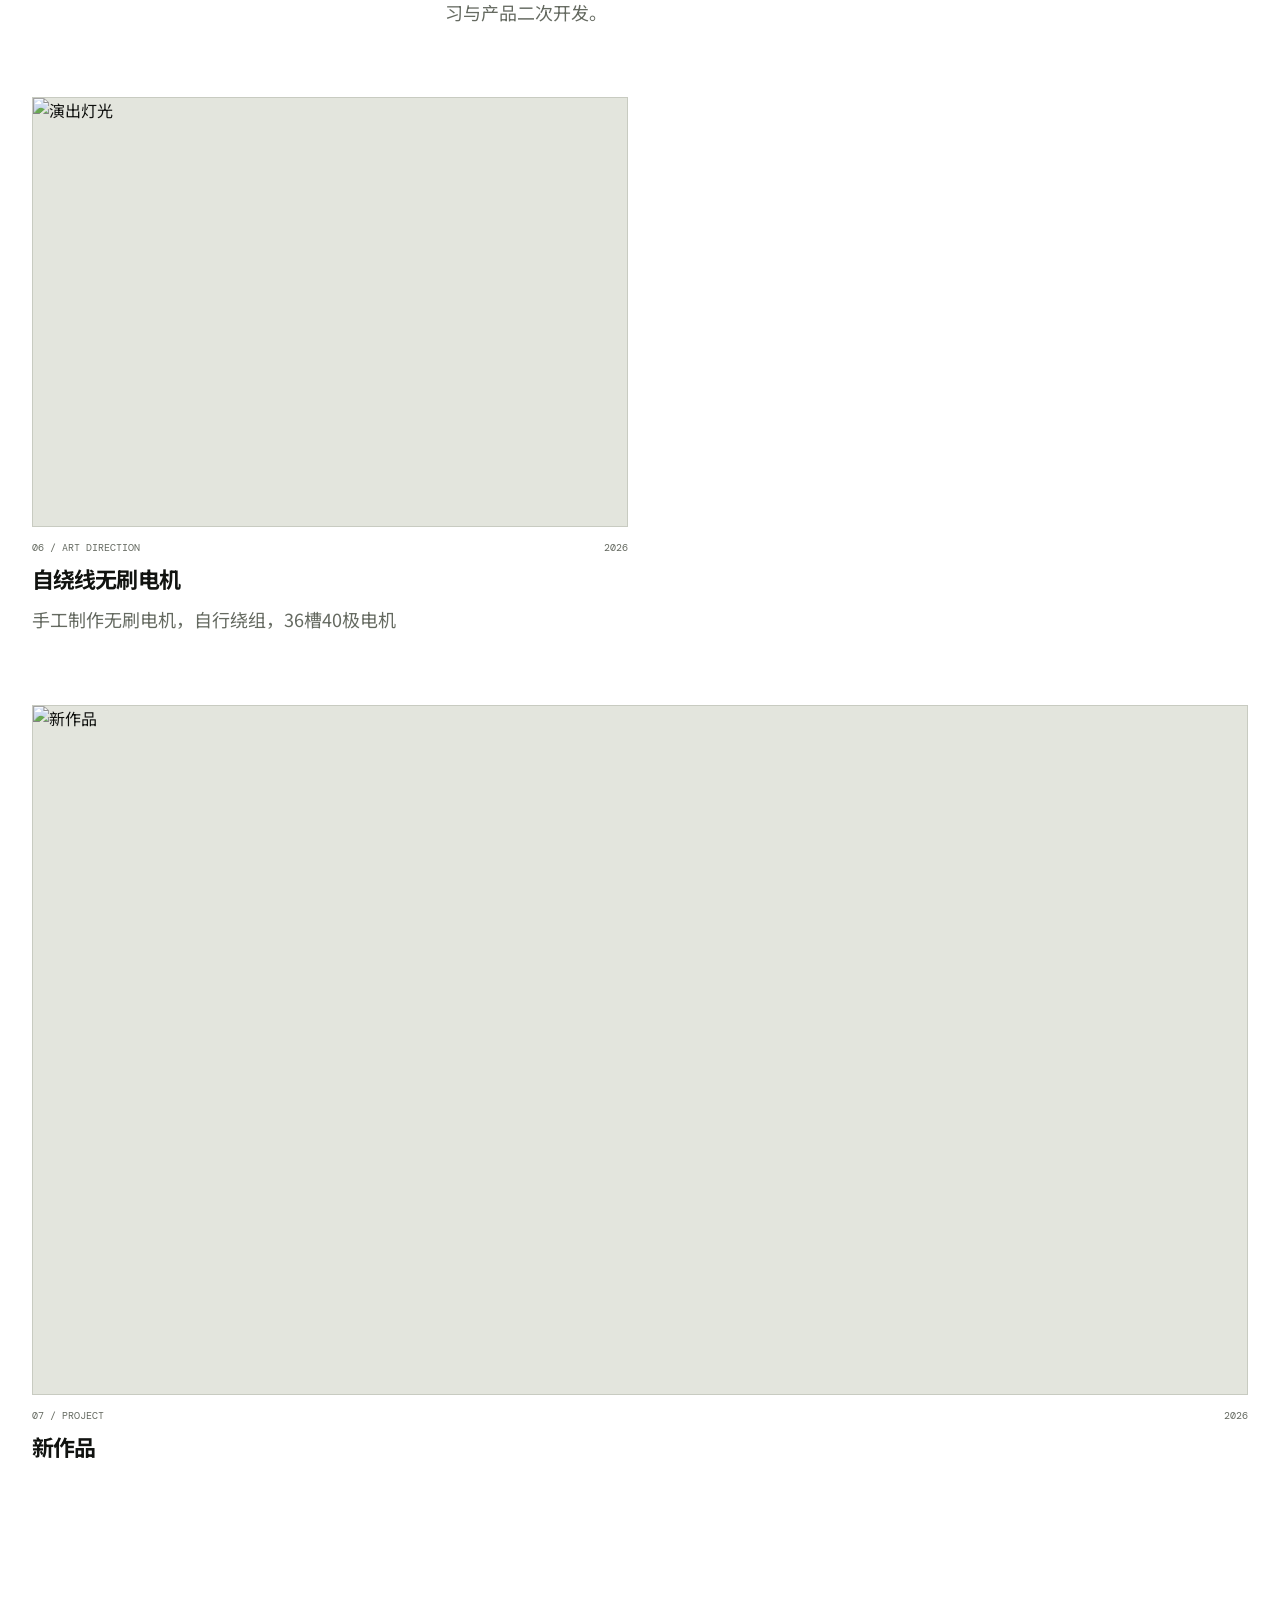
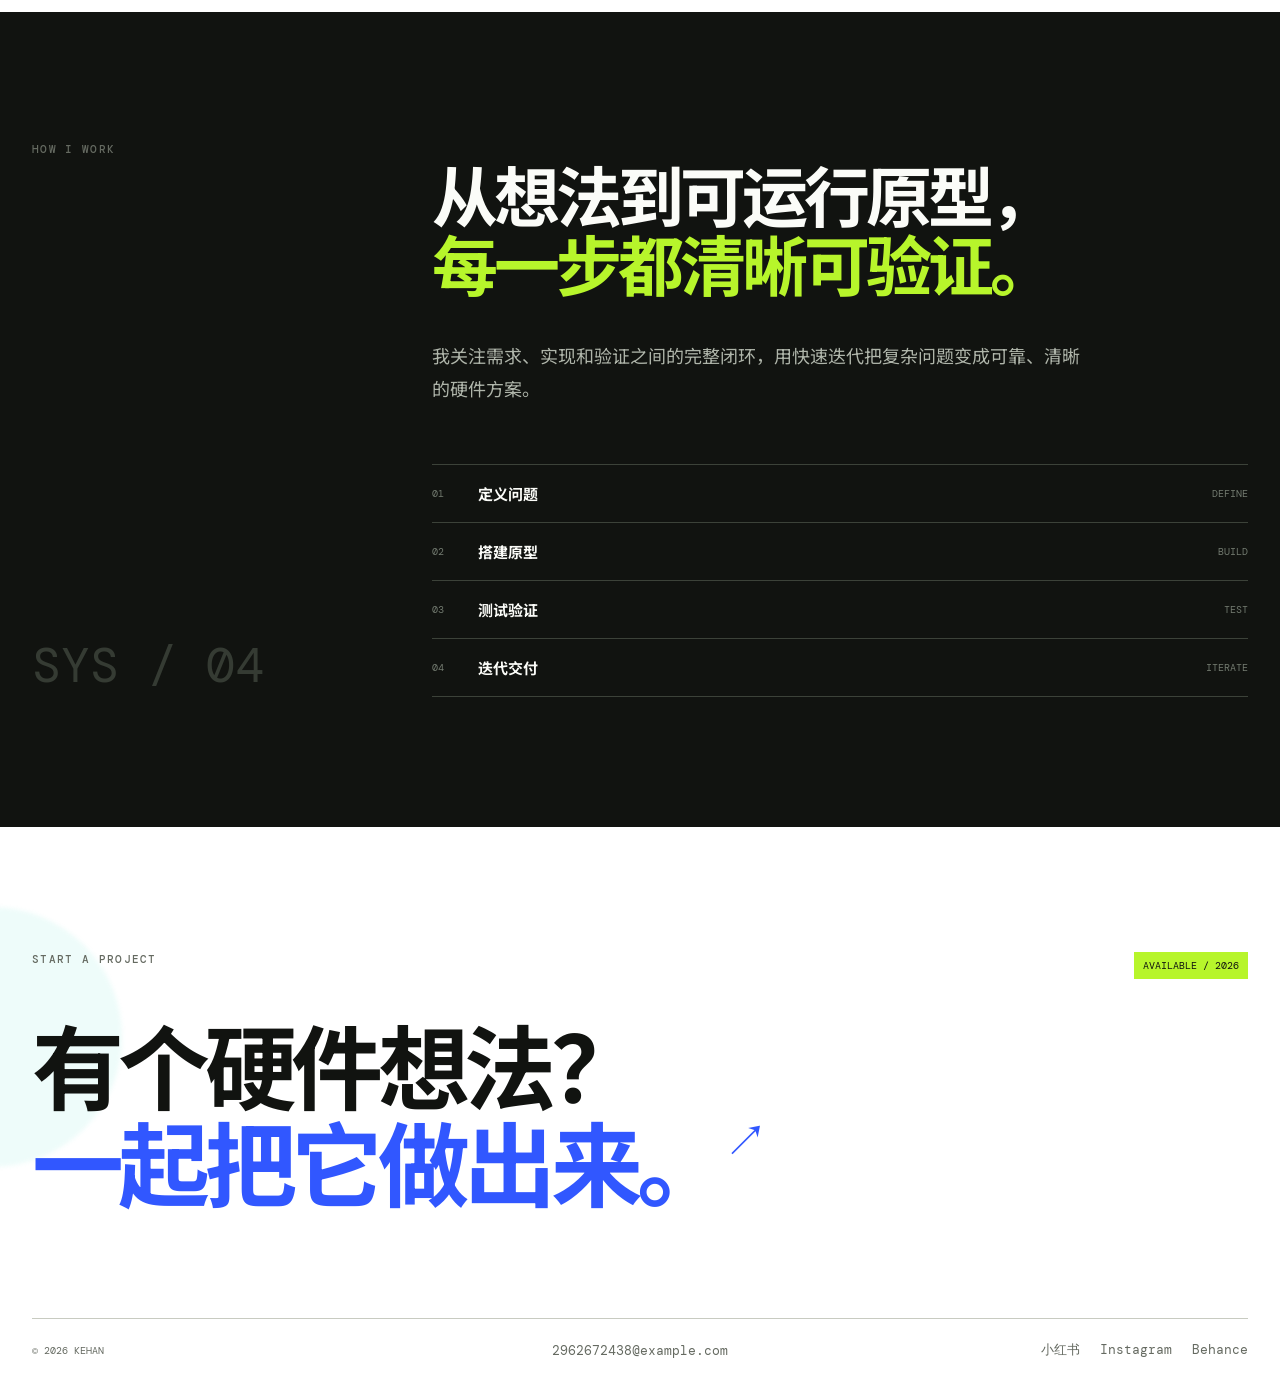
==== commit c77bce4b: "Update version numbers for CSS and JS files" ====
--- a/index.html
+++ b/index.html
@@ -10,11 +10,11 @@
     <link rel="preconnect" href="https://fonts.gstatic.com" crossorigin />
     <link href="https://fonts.googleapis.com/css2?family=DM+Mono:wght@400;500&family=Noto+Sans+SC:wght@400;500;600;700;800;900&display=swap" rel="stylesheet" />
     <link rel="stylesheet" href="styles.css?v=20260804-1" />
-    <link rel="stylesheet" href="content.css?v=20260804-9" />
+    <link rel="stylesheet" href="content.css?v=20260804-10" />
   </head>
   <body>
-    <div class="circuit-backdrop" aria-hidden="true"><i></i><i></i><i></i><i></i><i></i><i></i></div>
-    <div class="scroll-pacman" aria-hidden="true"><span class="scroll-track"><i class="scroll-dot" style="top:0%"></i><i class="scroll-dot" style="top:9%"></i><i class="scroll-dot" style="top:18%"></i><i class="scroll-dot" style="top:27%"></i><i class="scroll-dot" style="top:36%"></i><i class="scroll-dot" style="top:45%"></i><i class="scroll-dot" style="top:55%"></i><i class="scroll-dot" style="top:64%"></i><i class="scroll-dot" style="top:73%"></i><i class="scroll-dot" style="top:82%"></i><i class="scroll-dot" style="top:91%"></i><i class="scroll-dot" style="top:100%"></i></span><span class="pixel-pacman"></span></div>
+    <div class="circuit-backdrop" aria-hidden="true"><span class="pcb-title">CTRL_BOARD / REV.A</span><span class="pcb-chip">U1<small>MCU</small></span><span class="pcb-resistor">R1<small>10K</small></span><span class="pcb-capacitor">C3<small>100n</small></span><span class="pcb-diode">D2<small>LED</small></span><span class="pcb-test">TP1</span><b class="pcb-via via-a"></b><b class="pcb-via via-b"></b><b class="pcb-via via-c"></b><b class="pcb-via via-d"></b></div>
+    <div class="scroll-pacman" aria-hidden="true"><span class="scroll-track"><i class="scroll-dot" style="top:0%"></i><i class="scroll-dot" style="top:9%"></i><i class="scroll-dot" style="top:18%"></i><i class="scroll-dot" style="top:27%"></i><i class="scroll-dot" style="top:36%"></i><i class="scroll-dot" style="top:45%"></i><i class="scroll-dot" style="top:55%"></i><i class="scroll-dot" style="top:64%"></i><i class="scroll-dot" style="top:73%"></i><i class="scroll-dot" style="top:82%"></i><i class="scroll-dot" style="top:91%"></i><i class="scroll-dot" style="top:100%"></i></span><span class="pixel-pacman"></span><span class="pacman-firework"><b style="--x:-72px;--y:-62px"></b><b style="--x:-38px;--y:-84px"></b><b style="--x:4px;--y:-92px"></b><b style="--x:48px;--y:-76px"></b><b style="--x:82px;--y:-42px"></b><b style="--x:90px;--y:4px"></b><b style="--x:68px;--y:54px"></b><b style="--x:26px;--y:82px"></b><b style="--x:-22px;--y:86px"></b><b style="--x:-66px;--y:60px"></b><b style="--x:-88px;--y:18px"></b><b style="--x:-92px;--y:-28px"></b></span></div>
     <header class="nav wrap">
       <a class="brand" href="#top" aria-label="回到首页"><span data-brand-primary>KH</span><b data-brand-secondary>//HW</b></a>
       <nav aria-label="主导航"><a href="#work" data-nav-work>项目</a><a href="#about" data-nav-about>方法</a><a href="#contact" data-nav-contact>联系</a></nav>
@@ -83,6 +83,6 @@
         <div class="contact-bottom"><span>© <span data-year>2026</span> <span data-name>KEHAN</span></span><a class="email-bottom" data-email-link href="mailto:hello@example.com"><span data-email>HELLO@EXAMPLE.COM</span></a><div id="social-links"></div></div>
       </section>
     </main>
-    <script src="script.js?v=20260804-7"></script>
+    <script src="script.js?v=20260804-8"></script>
   </body>
 </html>
--- a/content.css
+++ b/content.css
@@ -32,19 +32,23 @@
   .project-preview-right:hover .project-description,.project-preview-right:focus-within .project-description{margin-right:var(--preview-text-offset,104px);max-width:calc(100% - var(--preview-text-offset,104px))}
 }
 .nav,main{position:relative;z-index:1}
-.circuit-backdrop{position:fixed;z-index:0;left:12px;top:20vh;width:102px;height:430px;pointer-events:none;opacity:.25;color:#3157ff}
-.circuit-backdrop:before{content:"";position:absolute;inset:0;background:linear-gradient(90deg,transparent 0 18px,currentColor 18px 20px,transparent 20px 55px,currentColor 55px 57px,transparent 57px),linear-gradient(0deg,transparent 0 28px,currentColor 28px 30px,transparent 30px 96px,currentColor 96px 98px,transparent 98px 172px,currentColor 172px 174px,transparent 174px 252px,currentColor 252px 254px,transparent 254px);mask-image:linear-gradient(to bottom,transparent,#000 12%,#000 88%,transparent)}
-.circuit-backdrop i{position:absolute;width:10px;height:10px;border:2px solid currentColor;background:var(--paper);box-shadow:0 0 0 4px rgba(49,87,255,.06)}
-.circuit-backdrop i:after{content:"";position:absolute;left:8px;top:3px;width:34px;height:2px;background:currentColor}
-.circuit-backdrop i:nth-child(1){left:14px;top:42px}.circuit-backdrop i:nth-child(2){left:52px;top:108px}.circuit-backdrop i:nth-child(3){left:14px;top:184px}.circuit-backdrop i:nth-child(4){left:52px;top:264px}.circuit-backdrop i:nth-child(5){left:14px;top:338px}.circuit-backdrop i:nth-child(6){left:52px;top:398px}
-.scroll-pacman{position:fixed;z-index:30;right:20px;top:16vh;bottom:16vh;width:32px;pointer-events:none}
-.scroll-track{position:absolute;left:15px;top:0;bottom:0;width:2px;background:rgba(49,87,255,.16)}
-.scroll-dot{position:absolute;left:-3px;width:8px;height:8px;background:#3157ff;box-shadow:0 0 0 2px rgba(49,87,255,.08);transition:opacity .2s ease,transform .2s ease}
-.scroll-dot.eaten{opacity:.1;transform:scale(.35)}
-.pixel-pacman{position:absolute;left:2px;top:0;width:28px;height:28px;background:#ffd928;clip-path:polygon(0 0,100% 0,100% 32%,66% 50%,100% 68%,100% 100%,0 100%);box-shadow:0 0 0 2px #111310,4px 4px 0 rgba(49,87,255,.18);transition:transform .12s linear;image-rendering:pixelated}
-.pixel-pacman:after{content:"";position:absolute;left:16px;top:5px;width:4px;height:4px;background:#111310}
-.scroll-pacman.is-scrolling .pixel-pacman{animation:pixel-chomp .22s steps(2,end) infinite}
-@keyframes pixel-chomp{50%{clip-path:polygon(0 0,100% 0,100% 40%,78% 50%,100% 60%,100% 100%,0 100%)}}
+.circuit-backdrop{position:fixed;z-index:0;left:10px;top:18vh;width:132px;height:500px;pointer-events:none;opacity:.3;color:#3157ff;transform:translateZ(0);font:8px "DM Mono",monospace;letter-spacing:.08em}
+.circuit-backdrop:before{content:"";position:absolute;inset:18px 0 0;background:linear-gradient(90deg,transparent 0 16px,currentColor 16px 18px,transparent 18px 64px,currentColor 64px 66px,transparent 66px 108px,currentColor 108px 110px,transparent 110px),linear-gradient(0deg,transparent 0 36px,currentColor 36px 38px,transparent 38px 112px,currentColor 112px 114px,transparent 114px 196px,currentColor 196px 198px,transparent 198px 286px,currentColor 286px 288px,transparent 288px 374px,currentColor 374px 376px,transparent 376px);mask-image:linear-gradient(to bottom,#000 0%,#000 90%,transparent)}
+.pcb-title{position:absolute;left:4px;top:0;color:#243fba}.pcb-chip{position:absolute;left:34px;top:78px;width:66px;height:76px;display:grid;place-items:center;border:2px solid currentColor;background:rgba(247,249,255,.72);box-shadow:inset 0 0 0 5px rgba(49,87,255,.06)}
+.pcb-chip:before,.pcb-chip:after{content:"";position:absolute;left:-12px;width:90px;height:28px;background:repeating-linear-gradient(90deg,currentColor 0 3px,transparent 3px 12px);z-index:-1}.pcb-chip:before{top:8px}.pcb-chip:after{bottom:8px}.pcb-chip small,.pcb-resistor small,.pcb-capacitor small,.pcb-diode small{position:absolute;top:calc(100% + 4px);left:0;white-space:nowrap;font:7px "DM Mono",monospace}
+.pcb-resistor{position:absolute;left:22px;top:218px;width:60px;height:16px;border:2px solid currentColor;background:repeating-linear-gradient(90deg,transparent 0 8px,currentColor 8px 11px,transparent 11px 18px)}.pcb-resistor:before,.pcb-resistor:after{content:"";position:absolute;top:5px;width:22px;height:2px;background:currentColor}.pcb-resistor:before{right:100%}.pcb-resistor:after{left:100%}
+.pcb-capacitor{position:absolute;left:70px;top:302px;width:30px;height:32px;border-left:4px double currentColor;border-right:4px double currentColor}.pcb-capacitor:before,.pcb-capacitor:after{content:"";position:absolute;left:11px;width:2px;height:22px;background:currentColor}.pcb-capacitor:before{bottom:100%}.pcb-capacitor:after{top:100%}
+.pcb-diode{position:absolute;left:20px;top:394px;width:26px;height:26px;border:2px solid currentColor;border-radius:50%;background:radial-gradient(circle,currentColor 0 4px,transparent 5px)}.pcb-diode:after{content:"";position:absolute;left:24px;top:11px;width:54px;height:2px;background:currentColor}
+.pcb-test{position:absolute;right:5px;top:424px;width:30px;height:30px;display:grid;place-items:center;border:2px solid currentColor;border-radius:50%}.pcb-via{position:absolute;width:8px;height:8px;border:2px solid currentColor;border-radius:50%;background:rgba(247,249,255,.8)}.via-a{left:12px;top:58px}.via-b{right:12px;top:184px}.via-c{left:48px;top:282px}.via-d{right:18px;top:376px}
+.scroll-pacman{position:fixed;z-index:30;right:14px;top:13vh;bottom:13vh;width:58px;pointer-events:none}
+.scroll-track{position:absolute;left:25px;top:0;bottom:0;width:10px}
+.scroll-dot{position:absolute;left:0;width:10px;height:10px;background:#3157ff;box-shadow:3px 3px 0 rgba(49,87,255,.15);opacity:0;transform:scale(.35);transition:opacity 1s ease,transform .8s steps(4,end)}
+.scroll-dot.visible{opacity:1;transform:scale(1)}.scroll-dot.eaten{opacity:0;transform:scale(.15)}
+.pixel-pacman{position:absolute;left:3px;top:0;width:52px;height:52px;background:#ffd928;clip-path:polygon(20% 0,80% 0,100% 20%,100% 80%,80% 100%,68% 100%,50% 66%,32% 100%,20% 100%,0 80%,0 20%);box-shadow:5px 5px 0 rgba(49,87,255,.22);transition:transform .12s linear;image-rendering:pixelated}
+.pixel-pacman:before,.pixel-pacman:after{content:"";position:absolute;top:13px;width:7px;height:7px;background:#111310}.pixel-pacman:before{left:10px}.pixel-pacman:after{right:10px}
+.scroll-pacman.is-scrolling:not(.celebrate) .pixel-pacman{animation:pixel-chomp-down .24s steps(2,end) infinite}.scroll-pacman.celebrate .pixel-pacman{animation:pacman-pop .36s steps(3,end) forwards}
+.pacman-firework{position:absolute;left:29px;top:26px;width:0;height:0;transition:transform .12s linear}.pacman-firework b{position:absolute;width:9px;height:9px;background:#3157ff;opacity:0}.pacman-firework b:nth-child(3n+2){background:#ff4f9a}.pacman-firework b:nth-child(3n){background:#20d9bd}.scroll-pacman.celebrate .pacman-firework b{animation:firework-burst 1.25s cubic-bezier(.15,.65,.2,1) forwards}
+@keyframes pixel-chomp-down{50%{clip-path:polygon(20% 0,80% 0,100% 20%,100% 80%,80% 100%,58% 100%,50% 82%,42% 100%,20% 100%,0 80%,0 20%)}}@keyframes pacman-pop{0%{opacity:1;filter:none}55%{opacity:1;filter:brightness(1.8)}100%{opacity:0;filter:blur(3px)}}@keyframes firework-burst{0%{opacity:1;transform:translate(0,0) scale(1)}72%{opacity:1}100%{opacity:0;transform:translate(var(--x),var(--y)) scale(.25)}}
 @media(max-width:1099px),(prefers-reduced-motion:reduce){.circuit-backdrop,.scroll-pacman{display:none}}
 .primary-link>span{font:inherit}
 .primary-link>b{font:20px "DM Mono",monospace;font-weight:400}
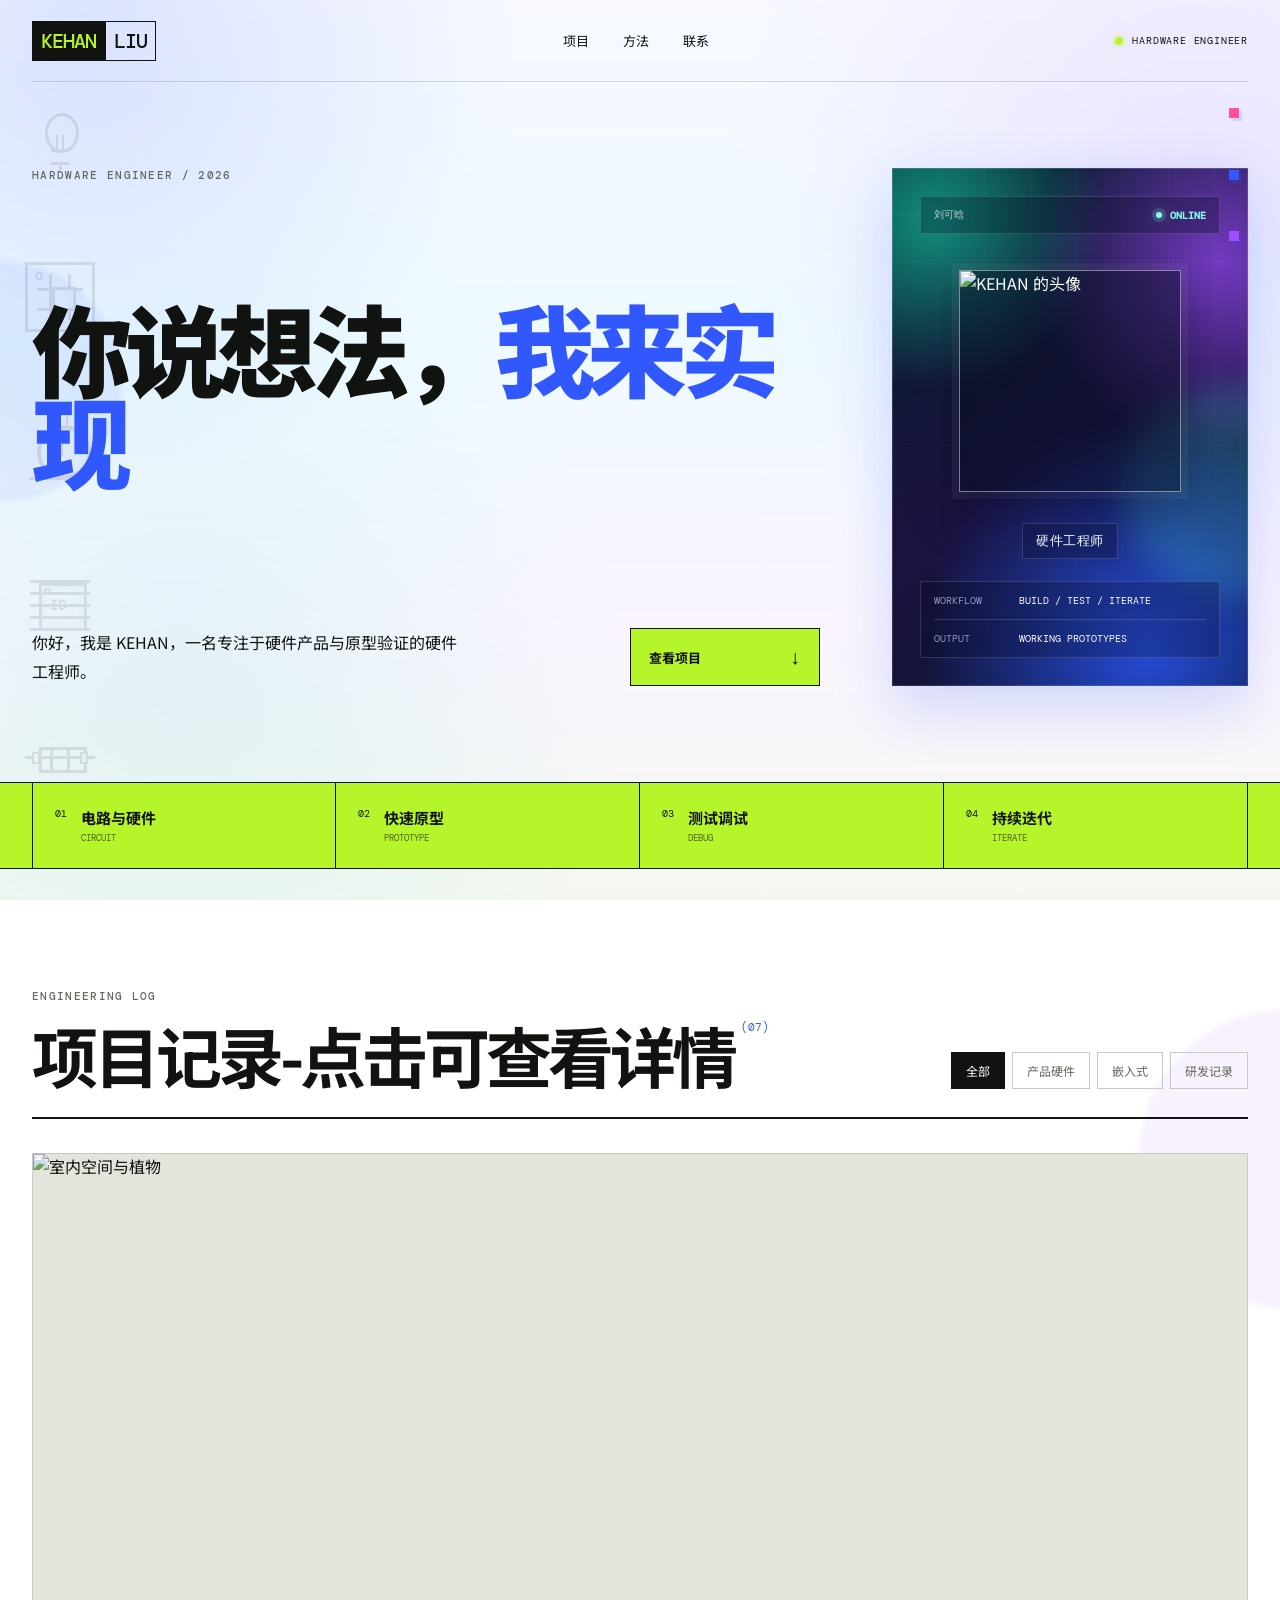
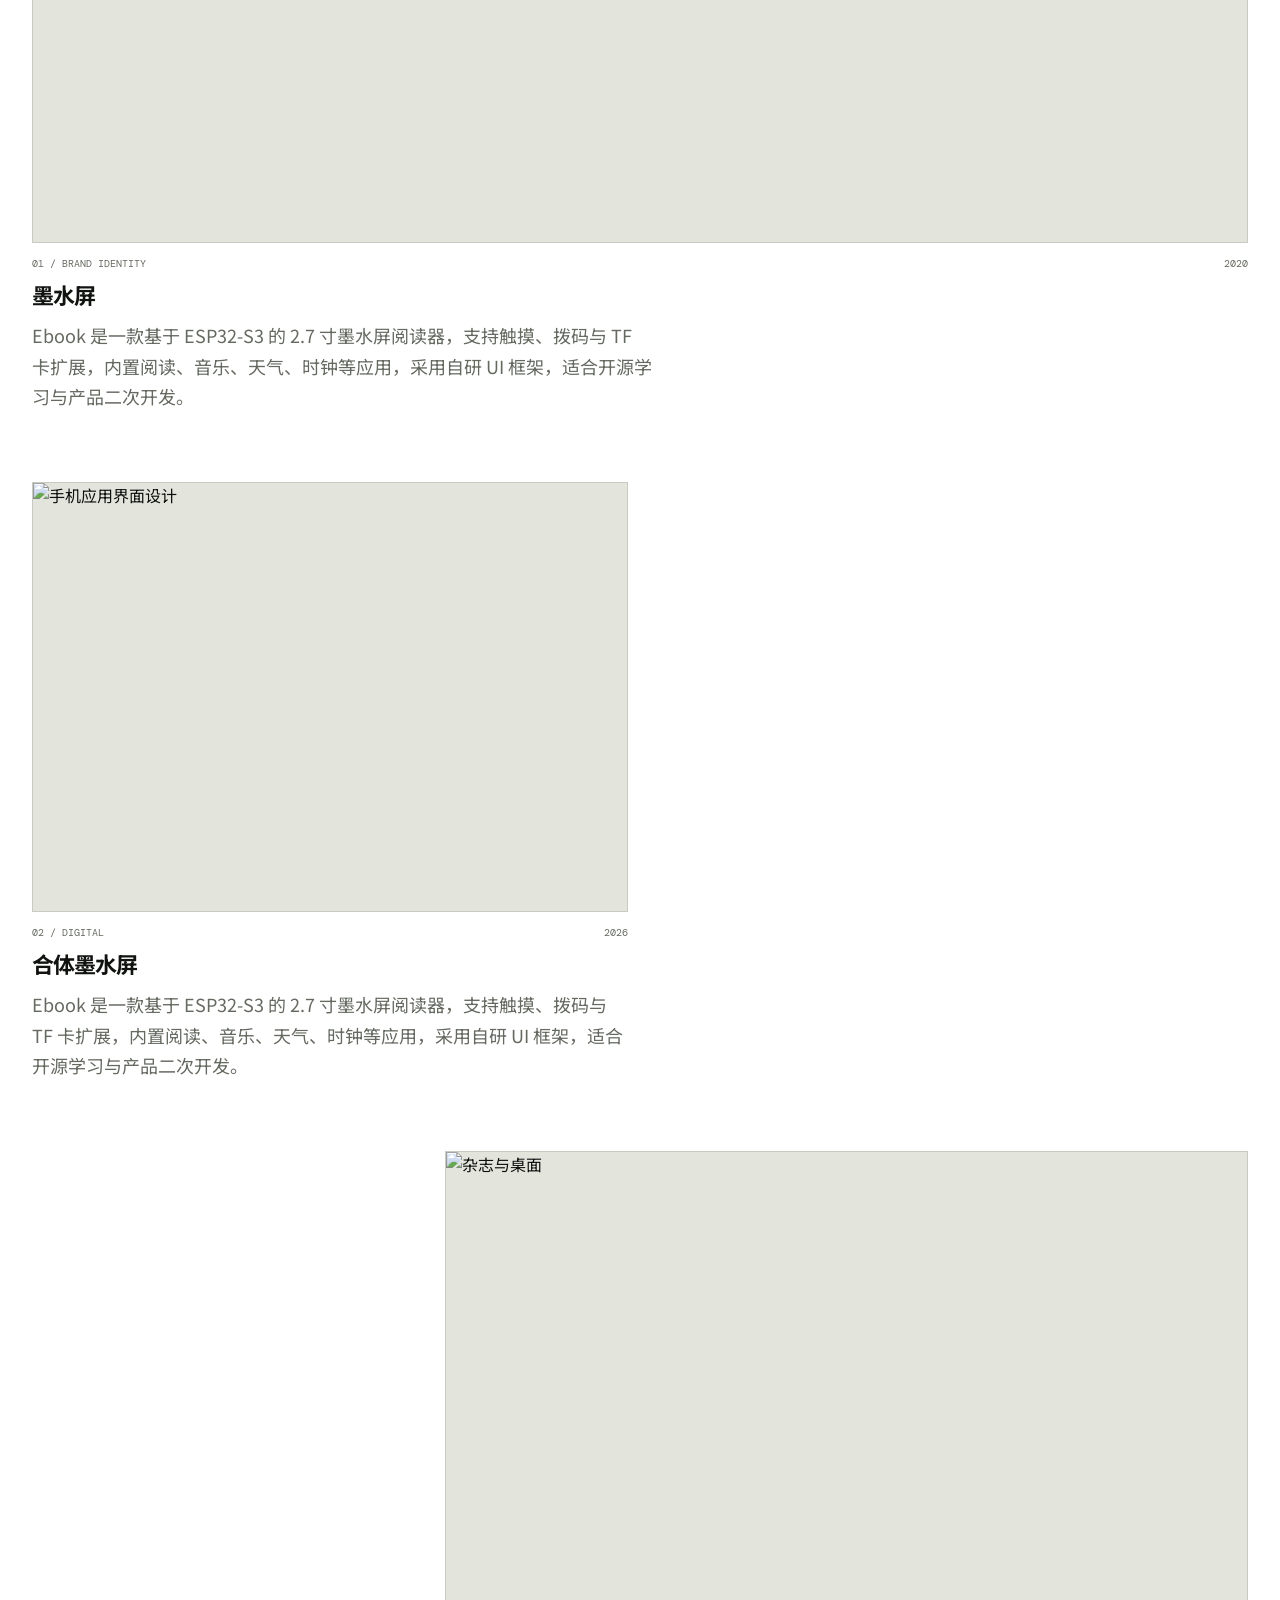
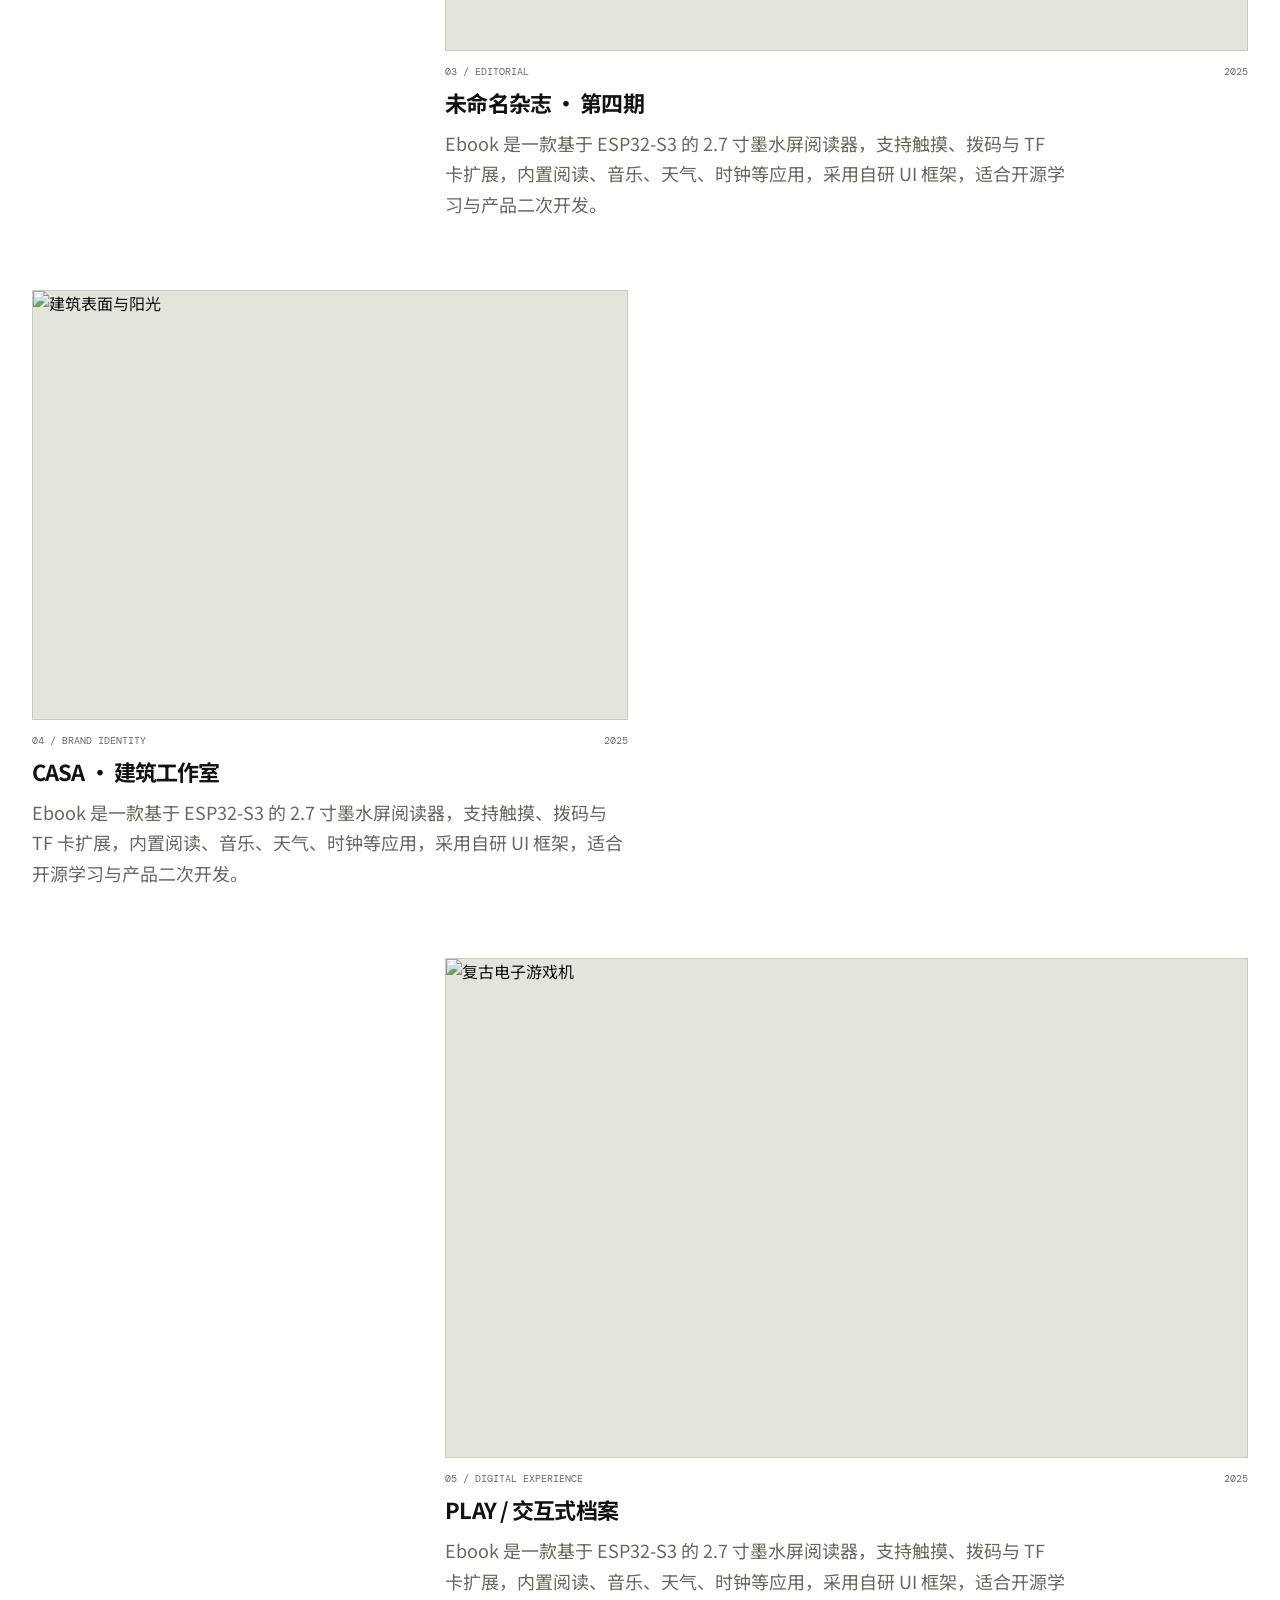
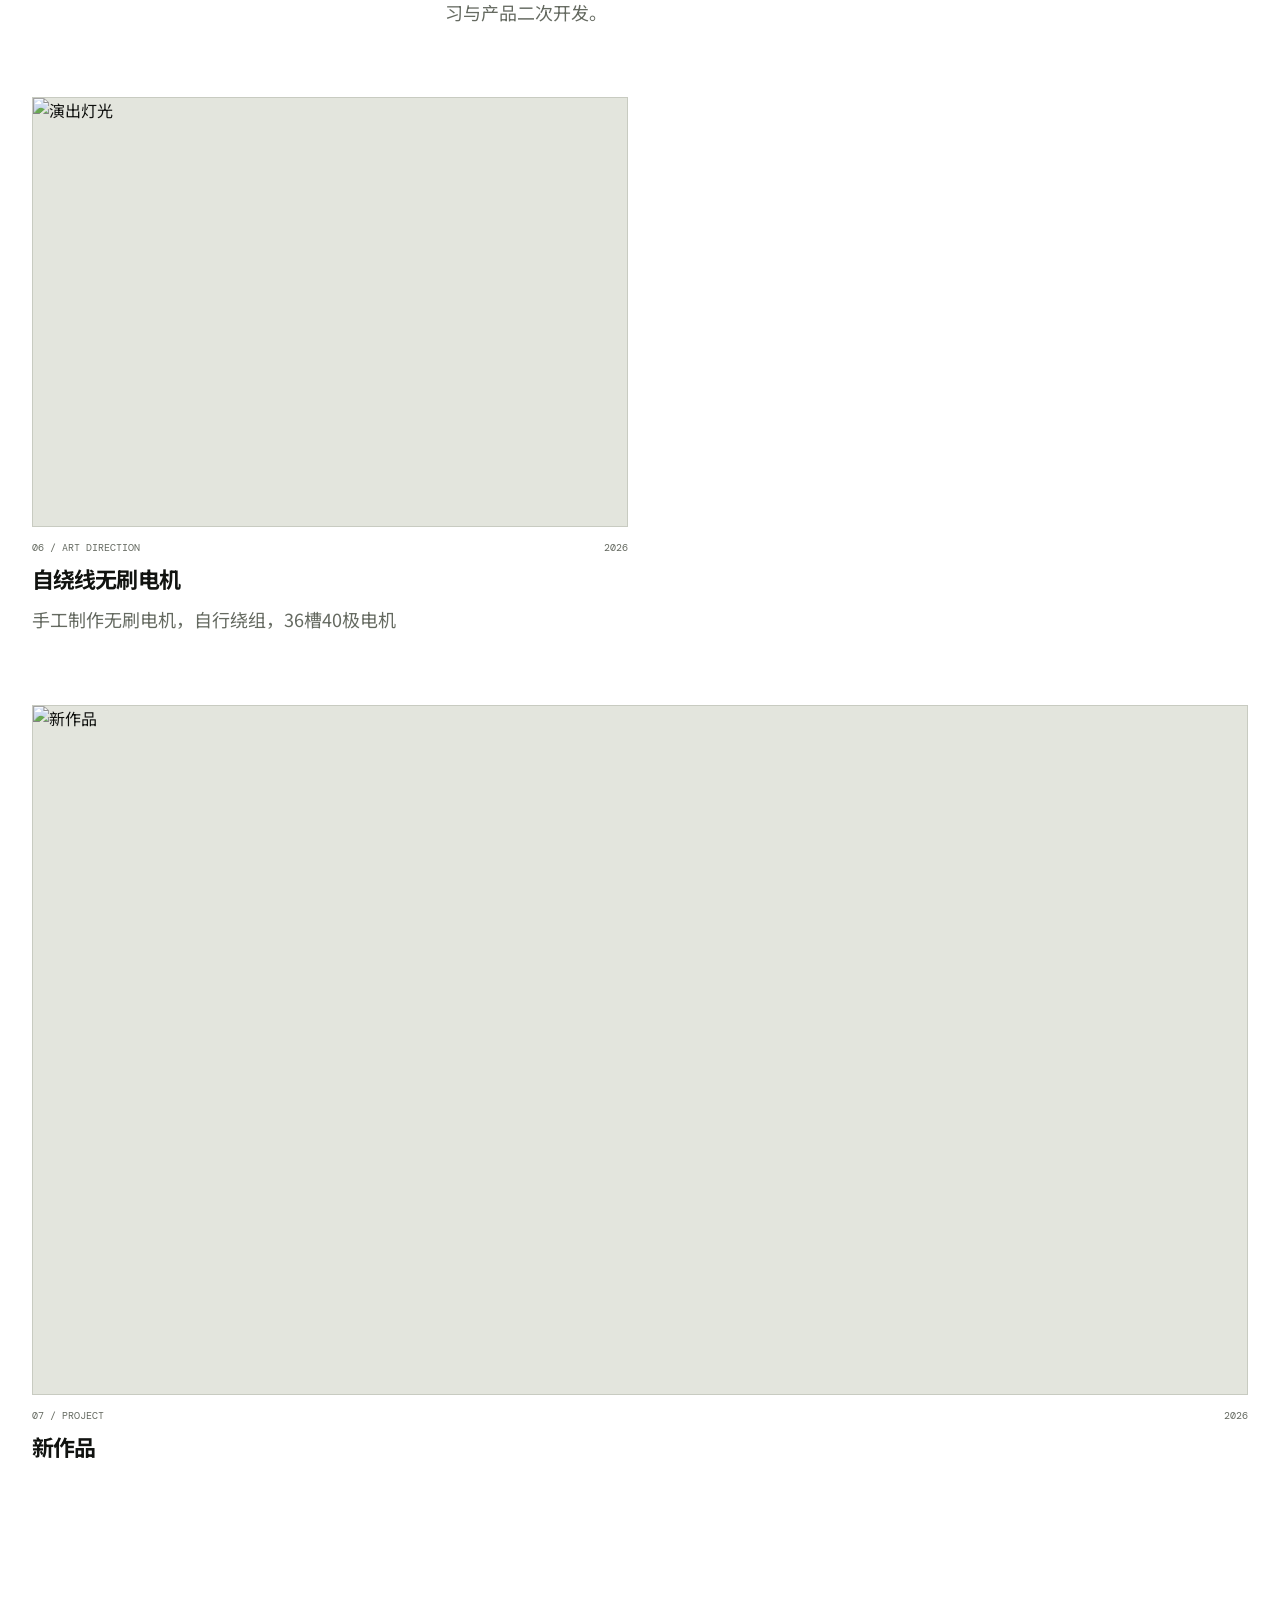
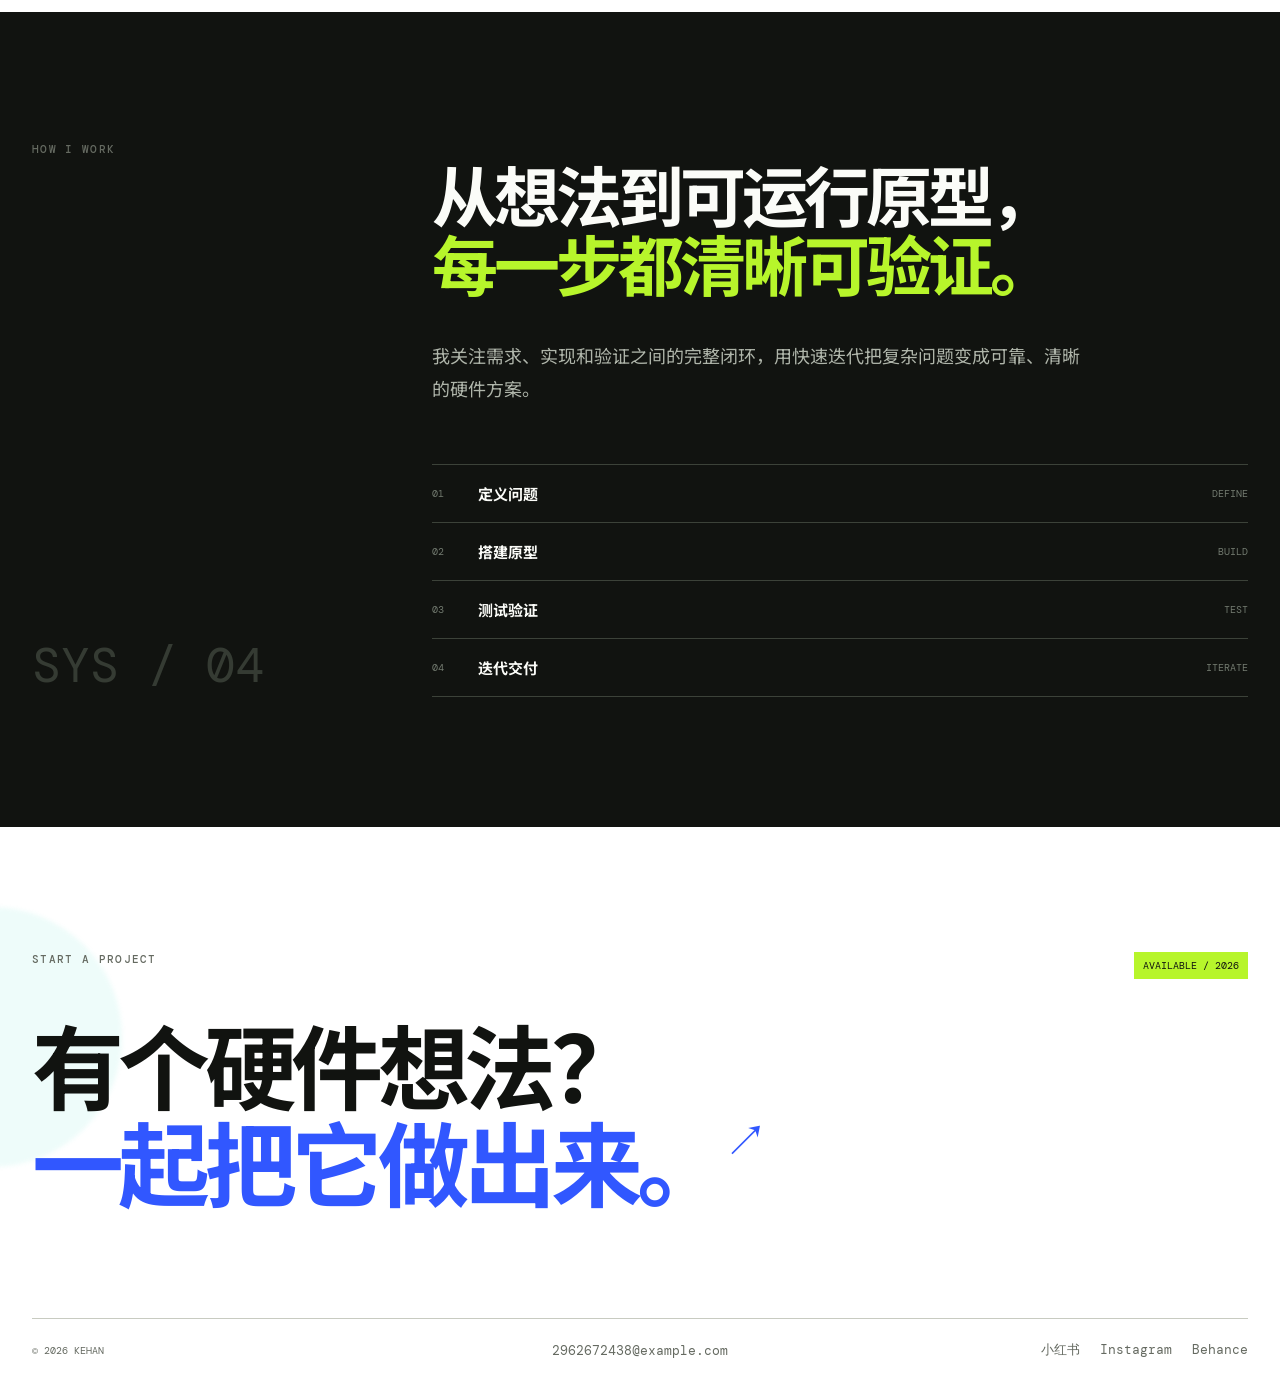
==== commit fea06668: "Update version numbers for CSS and JS files" ====
--- a/index.html
+++ b/index.html
@@ -10,10 +10,10 @@
     <link rel="preconnect" href="https://fonts.gstatic.com" crossorigin />
     <link href="https://fonts.googleapis.com/css2?family=DM+Mono:wght@400;500&family=Noto+Sans+SC:wght@400;500;600;700;800;900&display=swap" rel="stylesheet" />
     <link rel="stylesheet" href="styles.css?v=20260804-1" />
-    <link rel="stylesheet" href="content.css?v=20260804-10" />
+    <link rel="stylesheet" href="content.css?v=20260804-11" />
   </head>
   <body>
-    <div class="circuit-backdrop" aria-hidden="true"><span class="pcb-title">CTRL_BOARD / REV.A</span><span class="pcb-chip">U1<small>MCU</small></span><span class="pcb-resistor">R1<small>10K</small></span><span class="pcb-capacitor">C3<small>100n</small></span><span class="pcb-diode">D2<small>LED</small></span><span class="pcb-test">TP1</span><b class="pcb-via via-a"></b><b class="pcb-via via-b"></b><b class="pcb-via via-c"></b><b class="pcb-via via-d"></b></div>
+    <div class="electronics-icons" aria-hidden="true"><span class="electronic-icon icon-bulb"><b></b><i></i></span><span class="electronic-icon icon-pcb"><b></b><i></i></span><span class="electronic-icon icon-motor"><b>M</b><i></i></span><span class="electronic-icon icon-chip"><b>IC</b><i></i></span><span class="electronic-icon icon-resistor"><b></b><i></i></span></div>
     <div class="scroll-pacman" aria-hidden="true"><span class="scroll-track"><i class="scroll-dot" style="top:0%"></i><i class="scroll-dot" style="top:9%"></i><i class="scroll-dot" style="top:18%"></i><i class="scroll-dot" style="top:27%"></i><i class="scroll-dot" style="top:36%"></i><i class="scroll-dot" style="top:45%"></i><i class="scroll-dot" style="top:55%"></i><i class="scroll-dot" style="top:64%"></i><i class="scroll-dot" style="top:73%"></i><i class="scroll-dot" style="top:82%"></i><i class="scroll-dot" style="top:91%"></i><i class="scroll-dot" style="top:100%"></i></span><span class="pixel-pacman"></span><span class="pacman-firework"><b style="--x:-72px;--y:-62px"></b><b style="--x:-38px;--y:-84px"></b><b style="--x:4px;--y:-92px"></b><b style="--x:48px;--y:-76px"></b><b style="--x:82px;--y:-42px"></b><b style="--x:90px;--y:4px"></b><b style="--x:68px;--y:54px"></b><b style="--x:26px;--y:82px"></b><b style="--x:-22px;--y:86px"></b><b style="--x:-66px;--y:60px"></b><b style="--x:-88px;--y:18px"></b><b style="--x:-92px;--y:-28px"></b></span></div>
     <header class="nav wrap">
       <a class="brand" href="#top" aria-label="回到首页"><span data-brand-primary>KH</span><b data-brand-secondary>//HW</b></a>
@@ -83,6 +83,6 @@
         <div class="contact-bottom"><span>© <span data-year>2026</span> <span data-name>KEHAN</span></span><a class="email-bottom" data-email-link href="mailto:hello@example.com"><span data-email>HELLO@EXAMPLE.COM</span></a><div id="social-links"></div></div>
       </section>
     </main>
-    <script src="script.js?v=20260804-8"></script>
+    <script src="script.js?v=20260804-9"></script>
   </body>
 </html>
--- a/content.css
+++ b/content.css
@@ -32,24 +32,22 @@
   .project-preview-right:hover .project-description,.project-preview-right:focus-within .project-description{margin-right:var(--preview-text-offset,104px);max-width:calc(100% - var(--preview-text-offset,104px))}
 }
 .nav,main{position:relative;z-index:1}
-.circuit-backdrop{position:fixed;z-index:0;left:10px;top:18vh;width:132px;height:500px;pointer-events:none;opacity:.3;color:#3157ff;transform:translateZ(0);font:8px "DM Mono",monospace;letter-spacing:.08em}
-.circuit-backdrop:before{content:"";position:absolute;inset:18px 0 0;background:linear-gradient(90deg,transparent 0 16px,currentColor 16px 18px,transparent 18px 64px,currentColor 64px 66px,transparent 66px 108px,currentColor 108px 110px,transparent 110px),linear-gradient(0deg,transparent 0 36px,currentColor 36px 38px,transparent 38px 112px,currentColor 112px 114px,transparent 114px 196px,currentColor 196px 198px,transparent 198px 286px,currentColor 286px 288px,transparent 288px 374px,currentColor 374px 376px,transparent 376px);mask-image:linear-gradient(to bottom,#000 0%,#000 90%,transparent)}
-.pcb-title{position:absolute;left:4px;top:0;color:#243fba}.pcb-chip{position:absolute;left:34px;top:78px;width:66px;height:76px;display:grid;place-items:center;border:2px solid currentColor;background:rgba(247,249,255,.72);box-shadow:inset 0 0 0 5px rgba(49,87,255,.06)}
-.pcb-chip:before,.pcb-chip:after{content:"";position:absolute;left:-12px;width:90px;height:28px;background:repeating-linear-gradient(90deg,currentColor 0 3px,transparent 3px 12px);z-index:-1}.pcb-chip:before{top:8px}.pcb-chip:after{bottom:8px}.pcb-chip small,.pcb-resistor small,.pcb-capacitor small,.pcb-diode small{position:absolute;top:calc(100% + 4px);left:0;white-space:nowrap;font:7px "DM Mono",monospace}
-.pcb-resistor{position:absolute;left:22px;top:218px;width:60px;height:16px;border:2px solid currentColor;background:repeating-linear-gradient(90deg,transparent 0 8px,currentColor 8px 11px,transparent 11px 18px)}.pcb-resistor:before,.pcb-resistor:after{content:"";position:absolute;top:5px;width:22px;height:2px;background:currentColor}.pcb-resistor:before{right:100%}.pcb-resistor:after{left:100%}
-.pcb-capacitor{position:absolute;left:70px;top:302px;width:30px;height:32px;border-left:4px double currentColor;border-right:4px double currentColor}.pcb-capacitor:before,.pcb-capacitor:after{content:"";position:absolute;left:11px;width:2px;height:22px;background:currentColor}.pcb-capacitor:before{bottom:100%}.pcb-capacitor:after{top:100%}
-.pcb-diode{position:absolute;left:20px;top:394px;width:26px;height:26px;border:2px solid currentColor;border-radius:50%;background:radial-gradient(circle,currentColor 0 4px,transparent 5px)}.pcb-diode:after{content:"";position:absolute;left:24px;top:11px;width:54px;height:2px;background:currentColor}
-.pcb-test{position:absolute;right:5px;top:424px;width:30px;height:30px;display:grid;place-items:center;border:2px solid currentColor;border-radius:50%}.pcb-via{position:absolute;width:8px;height:8px;border:2px solid currentColor;border-radius:50%;background:rgba(247,249,255,.8)}.via-a{left:12px;top:58px}.via-b{right:12px;top:184px}.via-c{left:48px;top:282px}.via-d{right:18px;top:376px}
-.scroll-pacman{position:fixed;z-index:30;right:14px;top:13vh;bottom:13vh;width:58px;pointer-events:none}
-.scroll-track{position:absolute;left:25px;top:0;bottom:0;width:10px}
+.electronics-icons{position:fixed;z-index:0;left:22px;top:12vh;height:76vh;width:76px;display:flex;flex-direction:column;align-items:center;justify-content:space-between;pointer-events:none;color:#9da3aa;opacity:.3;transform:translateZ(0)}
+.electronic-icon{position:relative;display:block;width:70px;height:70px}.icon-bulb:before{content:"";position:absolute;left:20px;top:5px;width:28px;height:34px;border:3px solid currentColor;border-radius:50%}.icon-bulb:after{content:"";position:absolute;left:26px;top:41px;width:18px;height:10px;border-block:3px solid currentColor}.icon-bulb b{position:absolute;left:31px;top:27px;width:8px;height:14px;border-left:2px solid currentColor;border-right:2px solid currentColor}.icon-bulb i{position:absolute;left:34px;top:54px;width:3px;height:8px;background:currentColor}
+.icon-pcb{border:3px solid currentColor}.icon-pcb:before{content:"";position:absolute;inset:9px;background:linear-gradient(90deg,transparent 0 12px,currentColor 12px 15px,transparent 15px 31px,currentColor 31px 34px,transparent 34px),linear-gradient(0deg,transparent 0 9px,currentColor 9px 12px,transparent 12px 29px,currentColor 29px 32px,transparent 32px)}.icon-pcb:after{content:"";position:absolute;left:24px;top:22px;width:18px;height:18px;border:3px solid currentColor;background:rgba(247,249,255,.75)}.icon-pcb b,.icon-pcb i{position:absolute;width:8px;height:8px;border:2px solid currentColor;border-radius:50%}.icon-pcb b{left:7px;top:7px}.icon-pcb i{right:7px;bottom:7px}
+.icon-motor:before{content:"";position:absolute;left:12px;top:10px;width:46px;height:46px;border:4px solid currentColor;border-radius:50%}.icon-motor:after{content:"";position:absolute;left:31px;top:0;width:8px;height:12px;border-inline:2px solid currentColor}.icon-motor b{position:absolute;left:25px;top:23px;font:700 22px/1 "DM Mono",monospace}.icon-motor i{position:absolute;left:4px;right:4px;bottom:5px;height:3px;background:currentColor}
+.icon-chip:before{content:"";position:absolute;left:14px;top:14px;width:42px;height:42px;border:3px solid currentColor;box-shadow:inset 0 0 0 5px rgba(157,163,170,.12)}.icon-chip:after{content:"";position:absolute;left:5px;top:8px;width:60px;height:54px;background:repeating-linear-gradient(0deg,currentColor 0 3px,transparent 3px 12px);z-index:-1}.icon-chip b{position:absolute;left:25px;top:28px;font:600 13px "DM Mono",monospace}.icon-chip i{position:absolute;left:19px;top:19px;width:7px;height:7px;border:2px solid currentColor;border-radius:50%}
+.icon-resistor:before{content:"";position:absolute;left:14px;top:25px;width:42px;height:20px;border:3px solid currentColor;background:repeating-linear-gradient(90deg,transparent 0 8px,currentColor 8px 11px,transparent 11px 17px)}.icon-resistor:after{content:"";position:absolute;left:0;right:0;top:34px;height:3px;background:currentColor;z-index:-1}.icon-resistor b,.icon-resistor i{position:absolute;top:30px;width:8px;height:12px;background:rgba(247,249,255,.8);border:2px solid currentColor}.icon-resistor b{left:7px}.icon-resistor i{right:7px}
+.scroll-pacman{position:fixed;z-index:30;right:10px;top:12vh;bottom:12vh;width:72px;pointer-events:none}
+.scroll-track{position:absolute;left:31px;top:0;bottom:0;width:10px}
 .scroll-dot{position:absolute;left:0;width:10px;height:10px;background:#3157ff;box-shadow:3px 3px 0 rgba(49,87,255,.15);opacity:0;transform:scale(.35);transition:opacity 1s ease,transform .8s steps(4,end)}
 .scroll-dot.visible{opacity:1;transform:scale(1)}.scroll-dot.eaten{opacity:0;transform:scale(.15)}
-.pixel-pacman{position:absolute;left:3px;top:0;width:52px;height:52px;background:#ffd928;clip-path:polygon(20% 0,80% 0,100% 20%,100% 80%,80% 100%,68% 100%,50% 66%,32% 100%,20% 100%,0 80%,0 20%);box-shadow:5px 5px 0 rgba(49,87,255,.22);transition:transform .12s linear;image-rendering:pixelated}
-.pixel-pacman:before,.pixel-pacman:after{content:"";position:absolute;top:13px;width:7px;height:7px;background:#111310}.pixel-pacman:before{left:10px}.pixel-pacman:after{right:10px}
+.pixel-pacman{position:absolute;left:4px;top:0;width:64px;height:64px;background:#ffd928;clip-path:polygon(18% 0,82% 0,100% 18%,100% 78%,82% 96%,68% 96%,50% 60%,32% 96%,18% 96%,0 78%,0 18%);filter:drop-shadow(6px 0 #ff4f9a) drop-shadow(-6px 0 #20d9bd) drop-shadow(0 7px #111310);transition:transform .12s linear;image-rendering:pixelated}
+.pixel-pacman:before,.pixel-pacman:after{content:"";position:absolute;top:15px;width:9px;height:9px;background:#111310}.pixel-pacman:before{left:12px}.pixel-pacman:after{right:12px}
 .scroll-pacman.is-scrolling:not(.celebrate) .pixel-pacman{animation:pixel-chomp-down .24s steps(2,end) infinite}.scroll-pacman.celebrate .pixel-pacman{animation:pacman-pop .36s steps(3,end) forwards}
-.pacman-firework{position:absolute;left:29px;top:26px;width:0;height:0;transition:transform .12s linear}.pacman-firework b{position:absolute;width:9px;height:9px;background:#3157ff;opacity:0}.pacman-firework b:nth-child(3n+2){background:#ff4f9a}.pacman-firework b:nth-child(3n){background:#20d9bd}.scroll-pacman.celebrate .pacman-firework b{animation:firework-burst 1.25s cubic-bezier(.15,.65,.2,1) forwards}
-@keyframes pixel-chomp-down{50%{clip-path:polygon(20% 0,80% 0,100% 20%,100% 80%,80% 100%,58% 100%,50% 82%,42% 100%,20% 100%,0 80%,0 20%)}}@keyframes pacman-pop{0%{opacity:1;filter:none}55%{opacity:1;filter:brightness(1.8)}100%{opacity:0;filter:blur(3px)}}@keyframes firework-burst{0%{opacity:1;transform:translate(0,0) scale(1)}72%{opacity:1}100%{opacity:0;transform:translate(var(--x),var(--y)) scale(.25)}}
-@media(max-width:1099px),(prefers-reduced-motion:reduce){.circuit-backdrop,.scroll-pacman{display:none}}
+.pacman-firework{position:absolute;left:36px;top:32px;width:0;height:0;transition:transform .12s linear}.pacman-firework b{position:absolute;width:10px;height:10px;background:#3157ff;opacity:0}.pacman-firework b:nth-child(3n+2){background:#ff4f9a}.pacman-firework b:nth-child(3n){background:#20d9bd}.scroll-pacman.celebrate .pacman-firework b{animation:firework-burst 1.25s cubic-bezier(.15,.65,.2,1) forwards}
+@keyframes pixel-chomp-down{50%{clip-path:polygon(18% 0,82% 0,100% 18%,100% 78%,82% 96%,58% 96%,50% 82%,42% 96%,18% 96%,0 78%,0 18%)}}@keyframes pacman-pop{0%{opacity:1;filter:drop-shadow(6px 0 #ff4f9a) drop-shadow(-6px 0 #20d9bd)}55%{opacity:1;filter:brightness(2.2)}100%{opacity:0;filter:blur(4px)}}@keyframes firework-burst{0%{opacity:1;transform:translate(0,0) scale(1)}72%{opacity:1}100%{opacity:0;transform:translate(var(--x),var(--y)) scale(.25)}}
+@media(max-width:1099px),(prefers-reduced-motion:reduce){.electronics-icons,.scroll-pacman{display:none}}
 .primary-link>span{font:inherit}
 .primary-link>b{font:20px "DM Mono",monospace;font-weight:400}
 .contact h2>span,.contact h2 a>span{font:inherit;vertical-align:baseline}
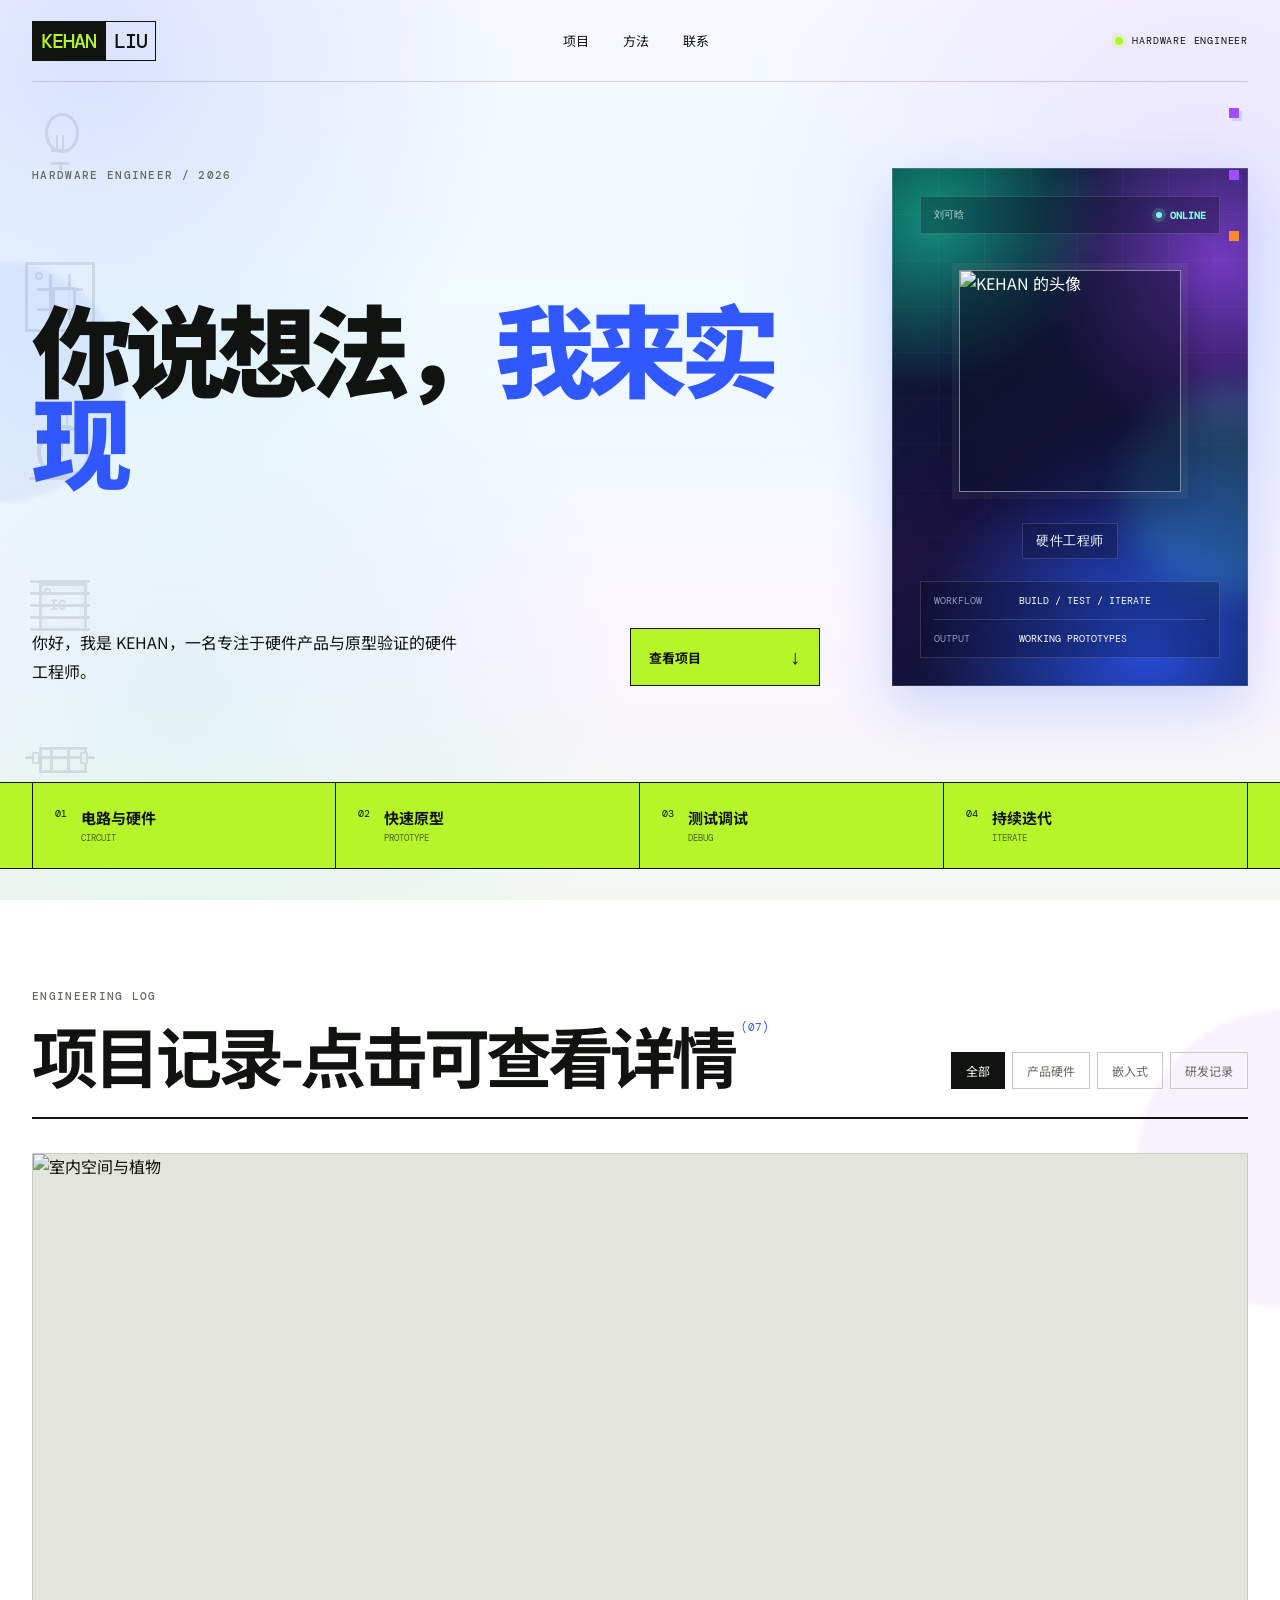
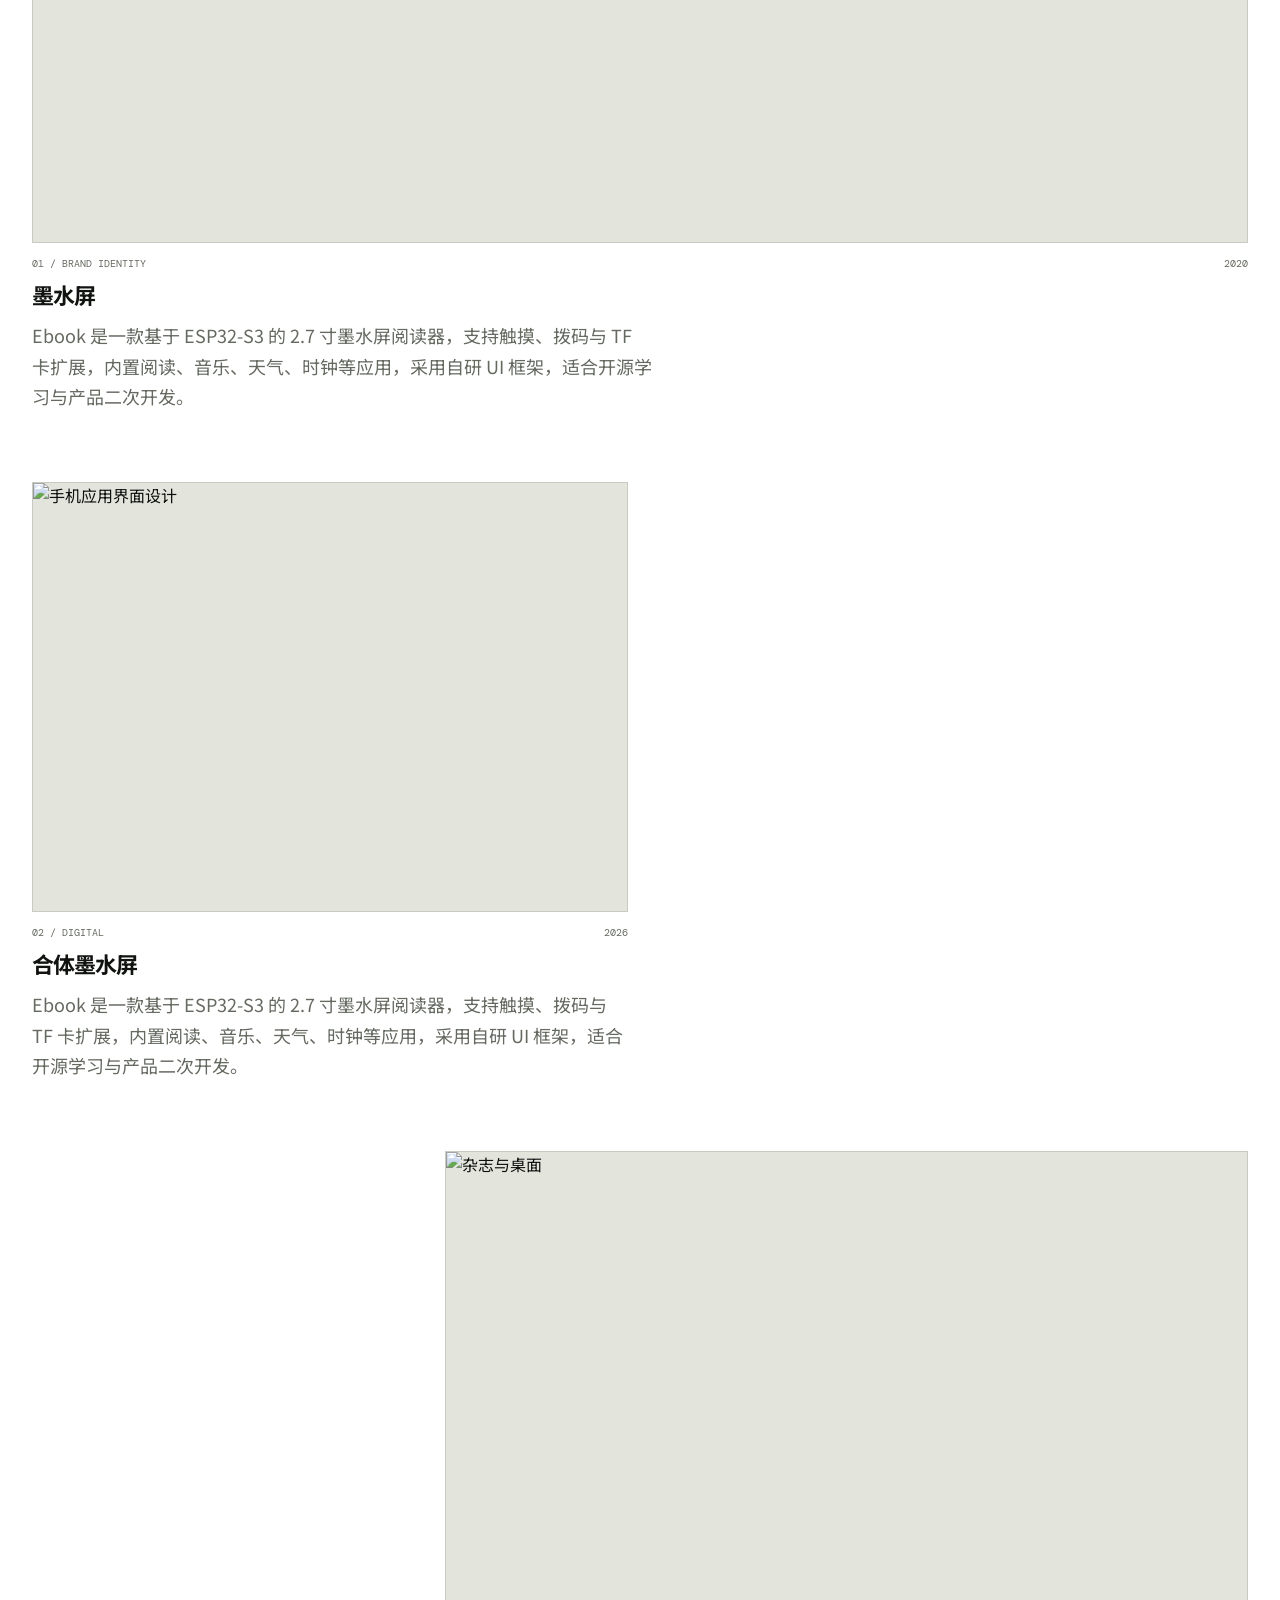
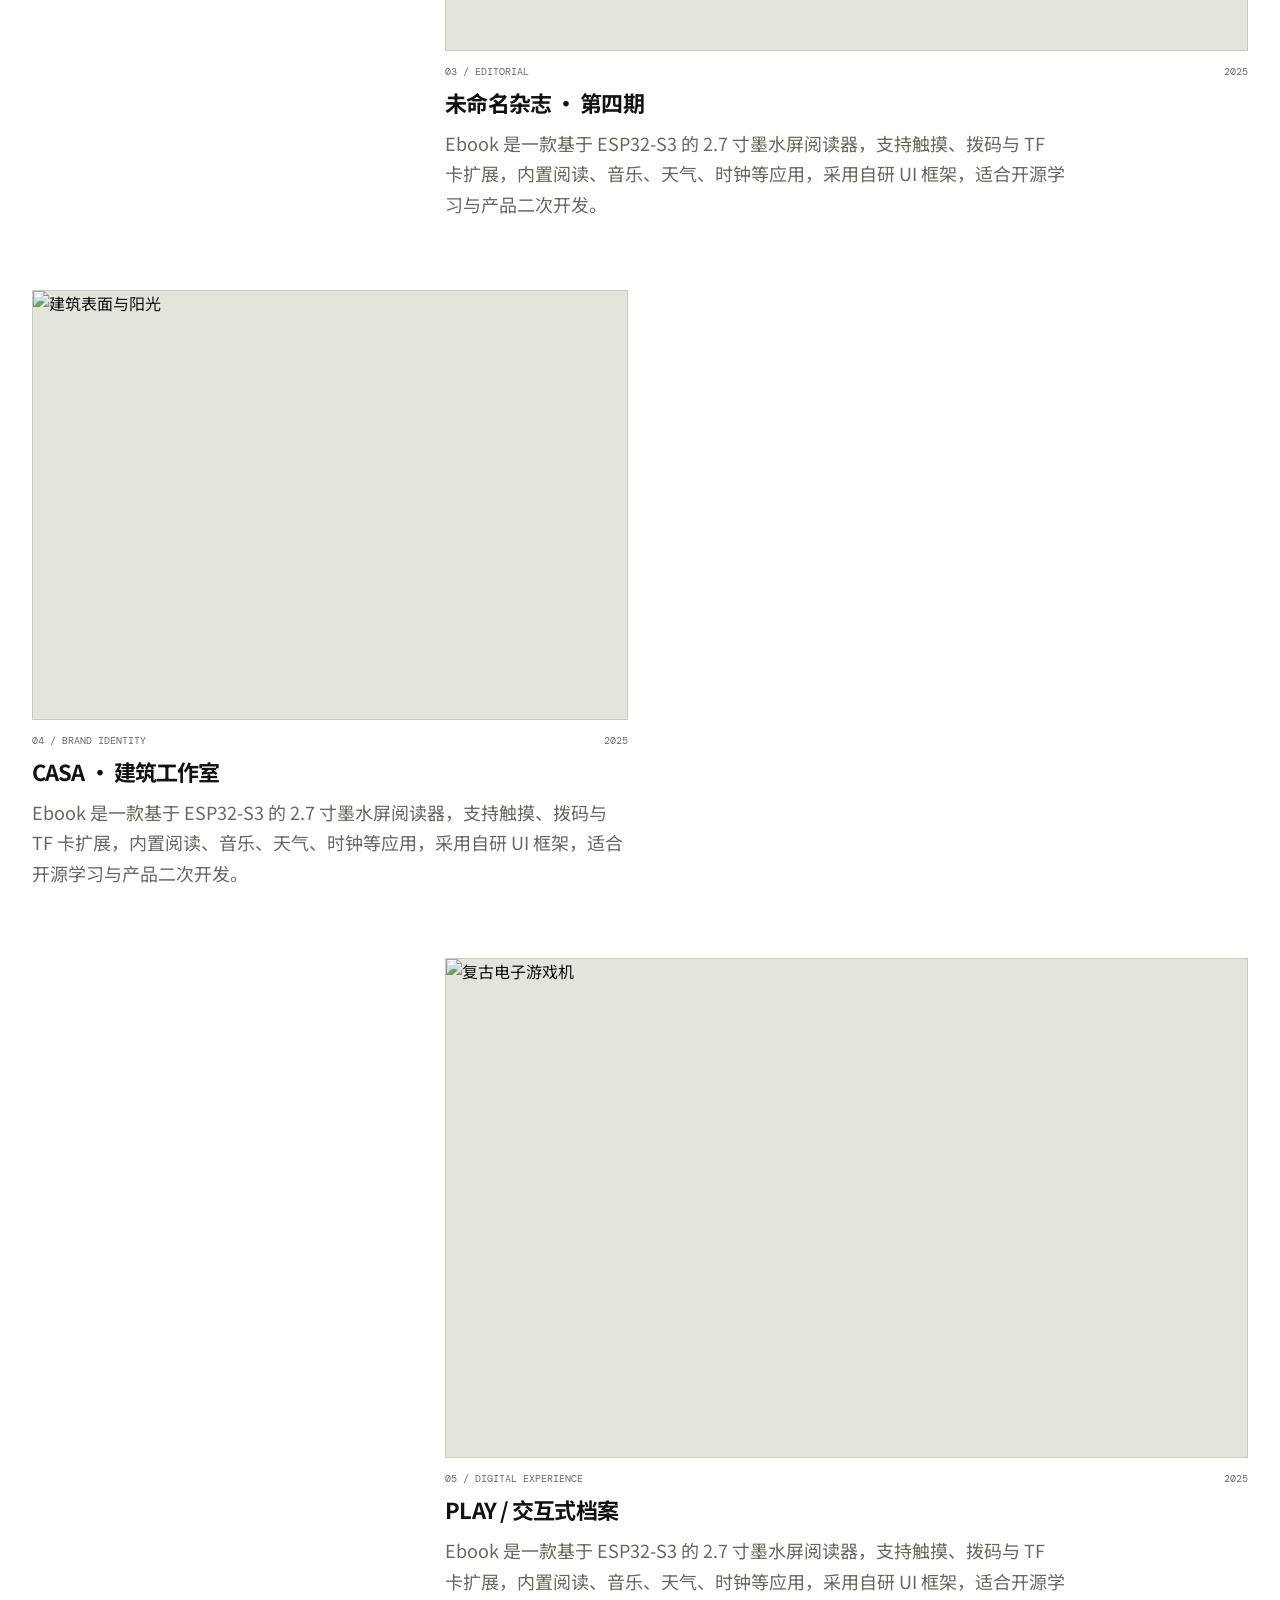
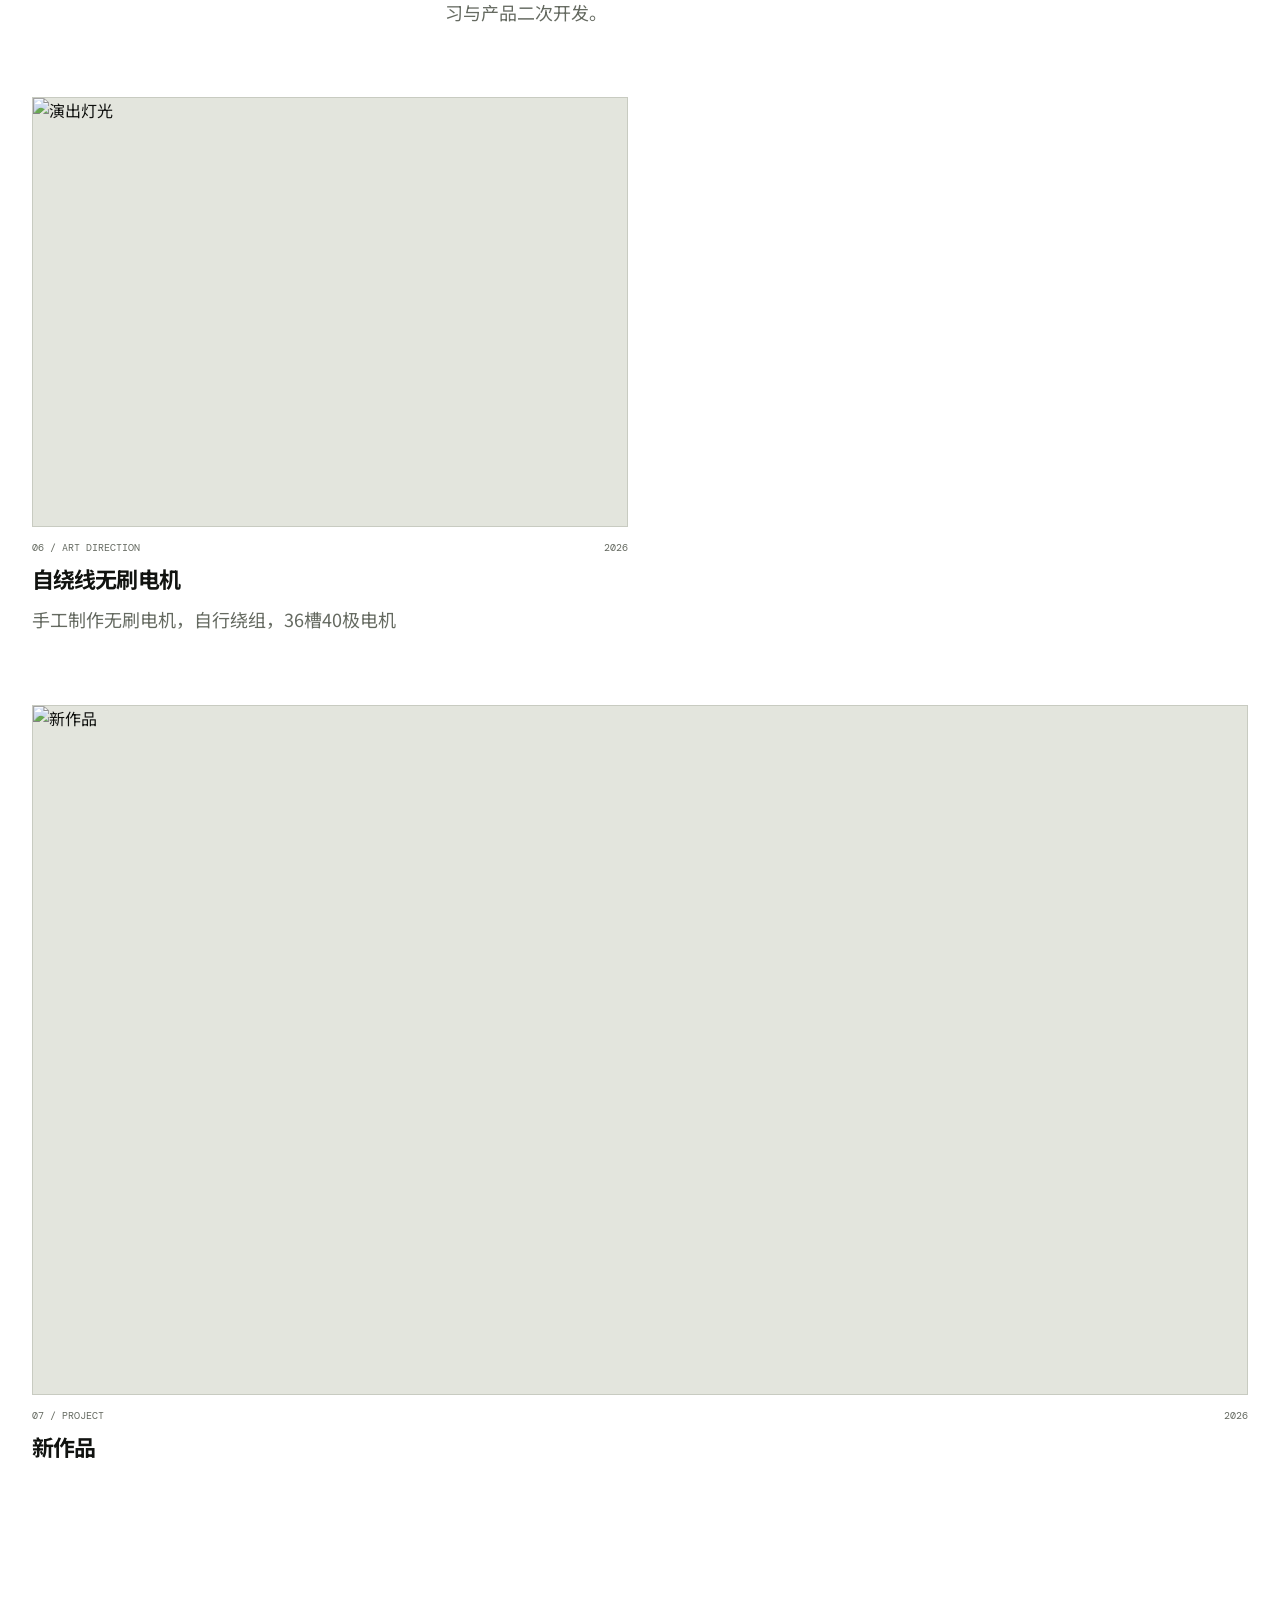
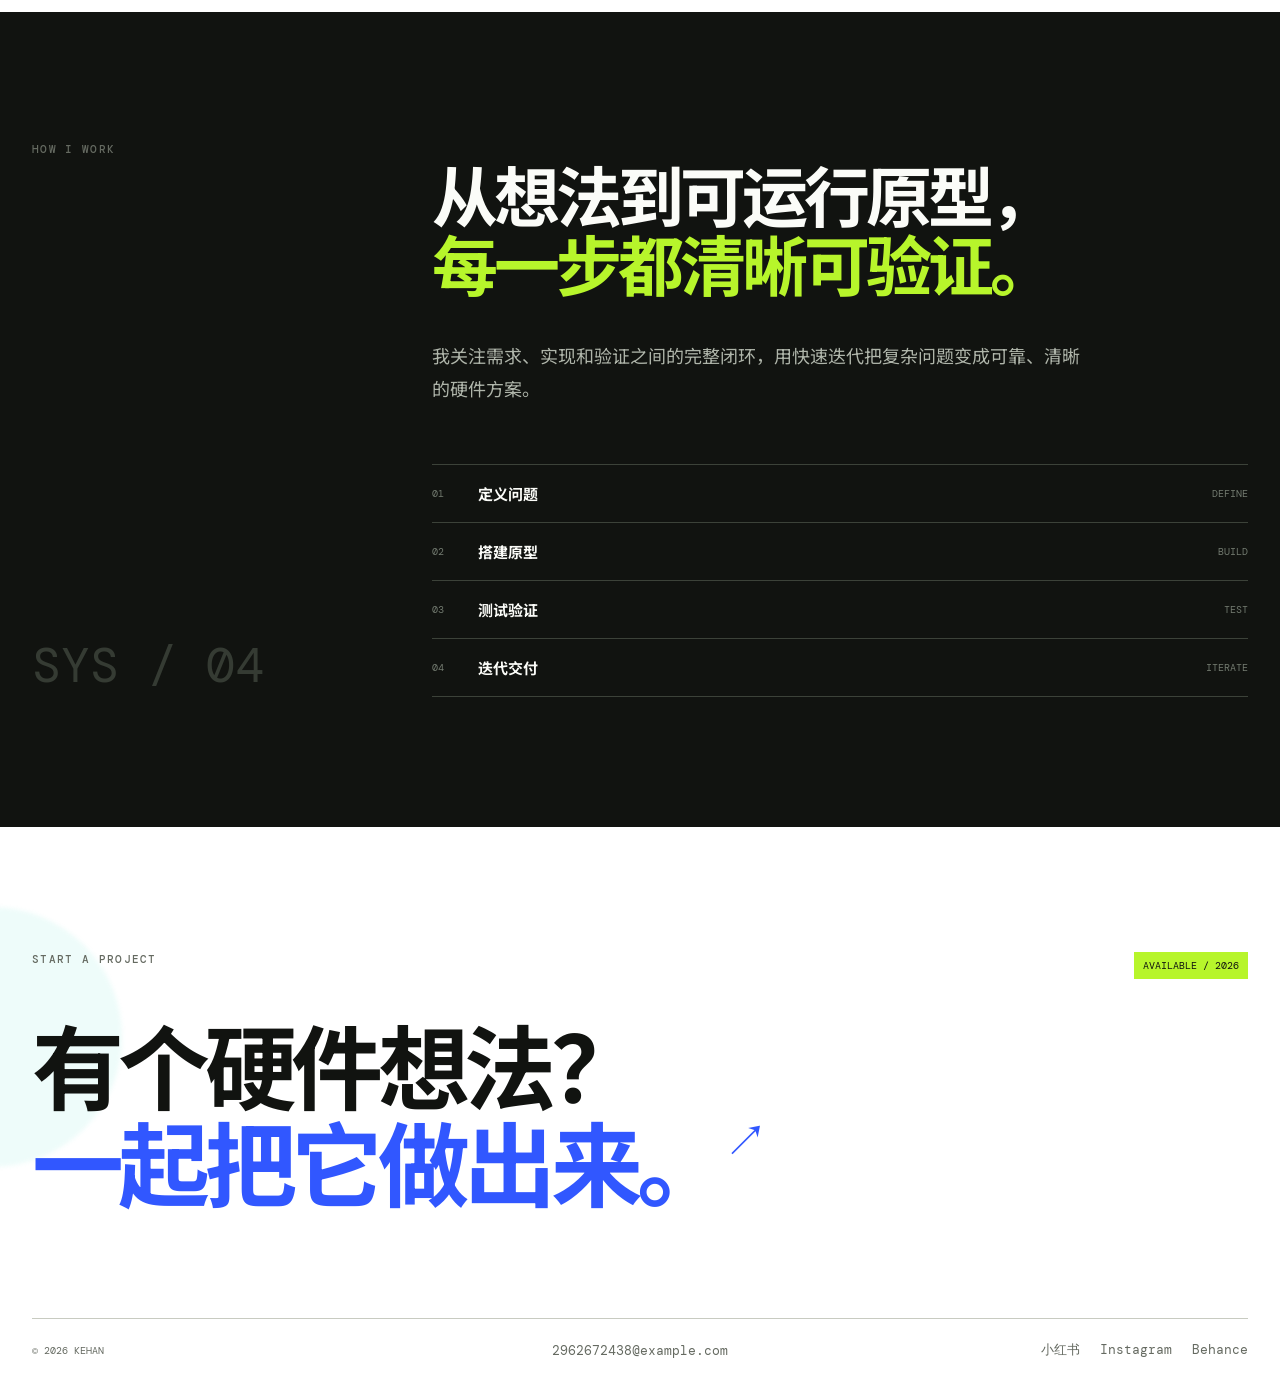
==== commit a70eebf1: "Update version numbers for CSS and JS files" ====
--- a/index.html
+++ b/index.html
@@ -10,11 +10,11 @@
     <link rel="preconnect" href="https://fonts.gstatic.com" crossorigin />
     <link href="https://fonts.googleapis.com/css2?family=DM+Mono:wght@400;500&family=Noto+Sans+SC:wght@400;500;600;700;800;900&display=swap" rel="stylesheet" />
     <link rel="stylesheet" href="styles.css?v=20260804-1" />
-    <link rel="stylesheet" href="content.css?v=20260804-11" />
+    <link rel="stylesheet" href="content.css?v=20260804-12" />
   </head>
   <body>
     <div class="electronics-icons" aria-hidden="true"><span class="electronic-icon icon-bulb"><b></b><i></i></span><span class="electronic-icon icon-pcb"><b></b><i></i></span><span class="electronic-icon icon-motor"><b>M</b><i></i></span><span class="electronic-icon icon-chip"><b>IC</b><i></i></span><span class="electronic-icon icon-resistor"><b></b><i></i></span></div>
-    <div class="scroll-pacman" aria-hidden="true"><span class="scroll-track"><i class="scroll-dot" style="top:0%"></i><i class="scroll-dot" style="top:9%"></i><i class="scroll-dot" style="top:18%"></i><i class="scroll-dot" style="top:27%"></i><i class="scroll-dot" style="top:36%"></i><i class="scroll-dot" style="top:45%"></i><i class="scroll-dot" style="top:55%"></i><i class="scroll-dot" style="top:64%"></i><i class="scroll-dot" style="top:73%"></i><i class="scroll-dot" style="top:82%"></i><i class="scroll-dot" style="top:91%"></i><i class="scroll-dot" style="top:100%"></i></span><span class="pixel-pacman"></span><span class="pacman-firework"><b style="--x:-72px;--y:-62px"></b><b style="--x:-38px;--y:-84px"></b><b style="--x:4px;--y:-92px"></b><b style="--x:48px;--y:-76px"></b><b style="--x:82px;--y:-42px"></b><b style="--x:90px;--y:4px"></b><b style="--x:68px;--y:54px"></b><b style="--x:26px;--y:82px"></b><b style="--x:-22px;--y:86px"></b><b style="--x:-66px;--y:60px"></b><b style="--x:-88px;--y:18px"></b><b style="--x:-92px;--y:-28px"></b></span></div>
+    <div class="scroll-pacman" aria-hidden="true"><span class="scroll-track"><i class="scroll-dot" style="top:0%"></i><i class="scroll-dot" style="top:9%"></i><i class="scroll-dot" style="top:18%"></i><i class="scroll-dot" style="top:27%"></i><i class="scroll-dot" style="top:36%"></i><i class="scroll-dot" style="top:45%"></i><i class="scroll-dot" style="top:55%"></i><i class="scroll-dot" style="top:64%"></i><i class="scroll-dot" style="top:73%"></i><i class="scroll-dot" style="top:82%"></i><i class="scroll-dot" style="top:91%"></i><i class="scroll-dot" style="top:100%"></i></span><span class="pixel-pacman"></span><span class="project-scroll-tip">点击项目可以查看详情</span><span class="pacman-firework"><b style="--x:-72px;--y:-62px"></b><b style="--x:-38px;--y:-84px"></b><b style="--x:4px;--y:-92px"></b><b style="--x:48px;--y:-76px"></b><b style="--x:82px;--y:-42px"></b><b style="--x:90px;--y:4px"></b><b style="--x:68px;--y:54px"></b><b style="--x:26px;--y:82px"></b><b style="--x:-22px;--y:86px"></b><b style="--x:-66px;--y:60px"></b><b style="--x:-88px;--y:18px"></b><b style="--x:-92px;--y:-28px"></b></span></div>
     <header class="nav wrap">
       <a class="brand" href="#top" aria-label="回到首页"><span data-brand-primary>KH</span><b data-brand-secondary>//HW</b></a>
       <nav aria-label="主导航"><a href="#work" data-nav-work>项目</a><a href="#about" data-nav-about>方法</a><a href="#contact" data-nav-contact>联系</a></nav>
@@ -83,6 +83,6 @@
         <div class="contact-bottom"><span>© <span data-year>2026</span> <span data-name>KEHAN</span></span><a class="email-bottom" data-email-link href="mailto:hello@example.com"><span data-email>HELLO@EXAMPLE.COM</span></a><div id="social-links"></div></div>
       </section>
     </main>
-    <script src="script.js?v=20260804-9"></script>
+    <script src="script.js?v=20260804-10"></script>
   </body>
 </html>
--- a/content.css
+++ b/content.css
@@ -41,12 +41,13 @@
 .scroll-pacman{position:fixed;z-index:30;right:10px;top:12vh;bottom:12vh;width:72px;pointer-events:none}
 .scroll-track{position:absolute;left:31px;top:0;bottom:0;width:10px}
 .scroll-dot{position:absolute;left:0;width:10px;height:10px;background:#3157ff;box-shadow:3px 3px 0 rgba(49,87,255,.15);opacity:0;transform:scale(.35);transition:opacity 1s ease,transform .8s steps(4,end)}
-.scroll-dot.visible{opacity:1;transform:scale(1)}.scroll-dot.eaten{opacity:0;transform:scale(.15)}
+.scroll-dot.visible{opacity:1;transform:scale(1)}.scroll-dot.eaten{opacity:0;transform:scale(.15);transition:none}
 .pixel-pacman{position:absolute;left:4px;top:0;width:64px;height:64px;background:#ffd928;clip-path:polygon(18% 0,82% 0,100% 18%,100% 78%,82% 96%,68% 96%,50% 60%,32% 96%,18% 96%,0 78%,0 18%);filter:drop-shadow(6px 0 #ff4f9a) drop-shadow(-6px 0 #20d9bd) drop-shadow(0 7px #111310);transition:transform .12s linear;image-rendering:pixelated}
-.pixel-pacman:before,.pixel-pacman:after{content:"";position:absolute;top:15px;width:9px;height:9px;background:#111310}.pixel-pacman:before{left:12px}.pixel-pacman:after{right:12px}
+.pixel-pacman:before{content:"";position:absolute;left:12px;top:15px;width:9px;height:9px;background:#111310}
+.project-scroll-tip{position:absolute;right:80px;top:5px;width:190px;padding:11px 14px;color:#162574;background:rgba(255,255,255,.94);border:3px solid #3157ff;box-shadow:5px 5px 0 #ff4f9a;font:700 18px/1.35 "KaiTi","STKaiti","Noto Sans SC",sans-serif;letter-spacing:.04em;text-align:center;opacity:0;transition:opacity .28s ease;white-space:nowrap}.project-scroll-tip:after{content:"";position:absolute;right:-13px;top:15px;width:18px;height:18px;background:#fff;border-top:3px solid #3157ff;border-right:3px solid #3157ff;transform:rotate(45deg)}.project-scroll-tip.show{opacity:1;animation:anime-tip-pop .45s steps(4,end)}
 .scroll-pacman.is-scrolling:not(.celebrate) .pixel-pacman{animation:pixel-chomp-down .24s steps(2,end) infinite}.scroll-pacman.celebrate .pixel-pacman{animation:pacman-pop .36s steps(3,end) forwards}
 .pacman-firework{position:absolute;left:36px;top:32px;width:0;height:0;transition:transform .12s linear}.pacman-firework b{position:absolute;width:10px;height:10px;background:#3157ff;opacity:0}.pacman-firework b:nth-child(3n+2){background:#ff4f9a}.pacman-firework b:nth-child(3n){background:#20d9bd}.scroll-pacman.celebrate .pacman-firework b{animation:firework-burst 1.25s cubic-bezier(.15,.65,.2,1) forwards}
-@keyframes pixel-chomp-down{50%{clip-path:polygon(18% 0,82% 0,100% 18%,100% 78%,82% 96%,58% 96%,50% 82%,42% 96%,18% 96%,0 78%,0 18%)}}@keyframes pacman-pop{0%{opacity:1;filter:drop-shadow(6px 0 #ff4f9a) drop-shadow(-6px 0 #20d9bd)}55%{opacity:1;filter:brightness(2.2)}100%{opacity:0;filter:blur(4px)}}@keyframes firework-burst{0%{opacity:1;transform:translate(0,0) scale(1)}72%{opacity:1}100%{opacity:0;transform:translate(var(--x),var(--y)) scale(.25)}}
+@keyframes pixel-chomp-down{50%{clip-path:polygon(18% 0,82% 0,100% 18%,100% 78%,82% 96%,58% 96%,50% 82%,42% 96%,18% 96%,0 78%,0 18%)}}@keyframes anime-tip-pop{0%{opacity:0}35%{opacity:1}55%{filter:brightness(1.25)}100%{opacity:1;filter:none}}@keyframes pacman-pop{0%{opacity:1;filter:drop-shadow(6px 0 #ff4f9a) drop-shadow(-6px 0 #20d9bd)}55%{opacity:1;filter:brightness(2.2)}100%{opacity:0;filter:blur(4px)}}@keyframes firework-burst{0%{opacity:1;transform:translate(0,0) scale(1)}72%{opacity:1}100%{opacity:0;transform:translate(var(--x),var(--y)) scale(.25)}}
 @media(max-width:1099px),(prefers-reduced-motion:reduce){.electronics-icons,.scroll-pacman{display:none}}
 .primary-link>span{font:inherit}
 .primary-link>b{font:20px "DM Mono",monospace;font-weight:400}
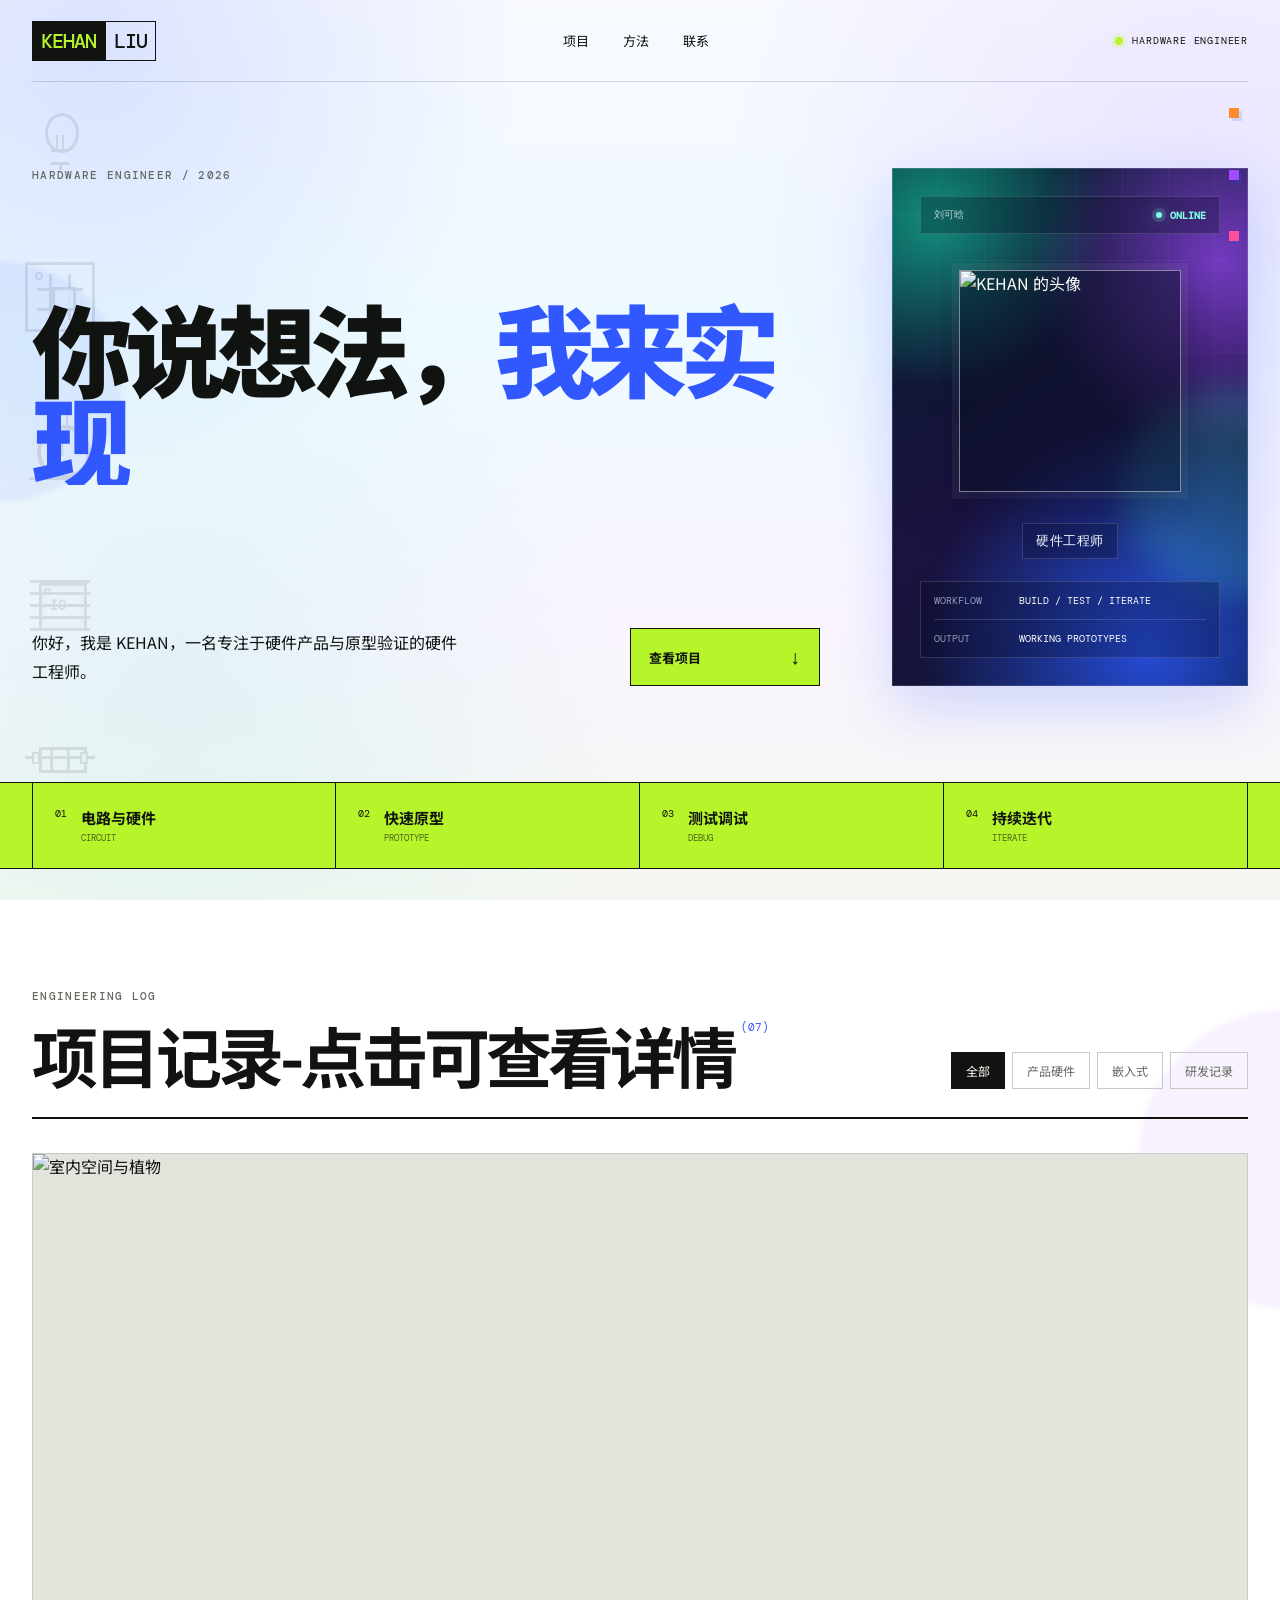
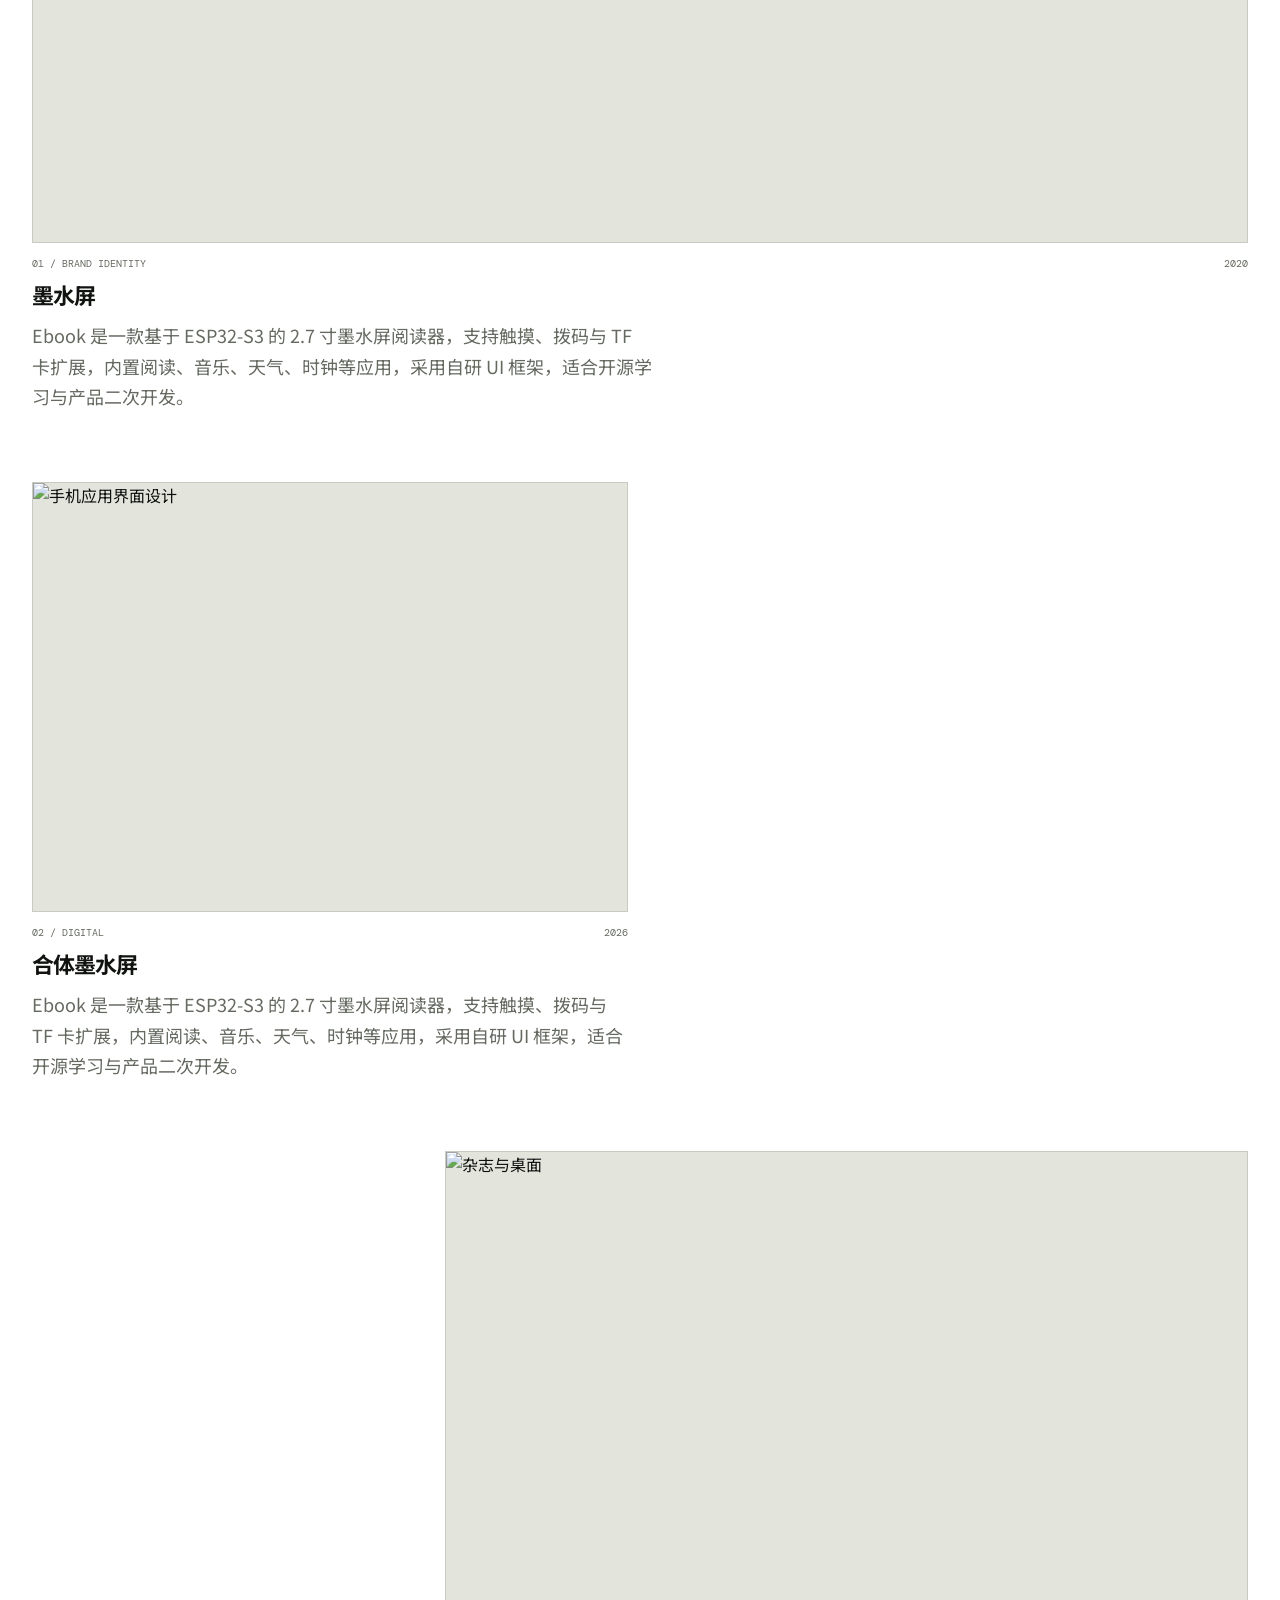
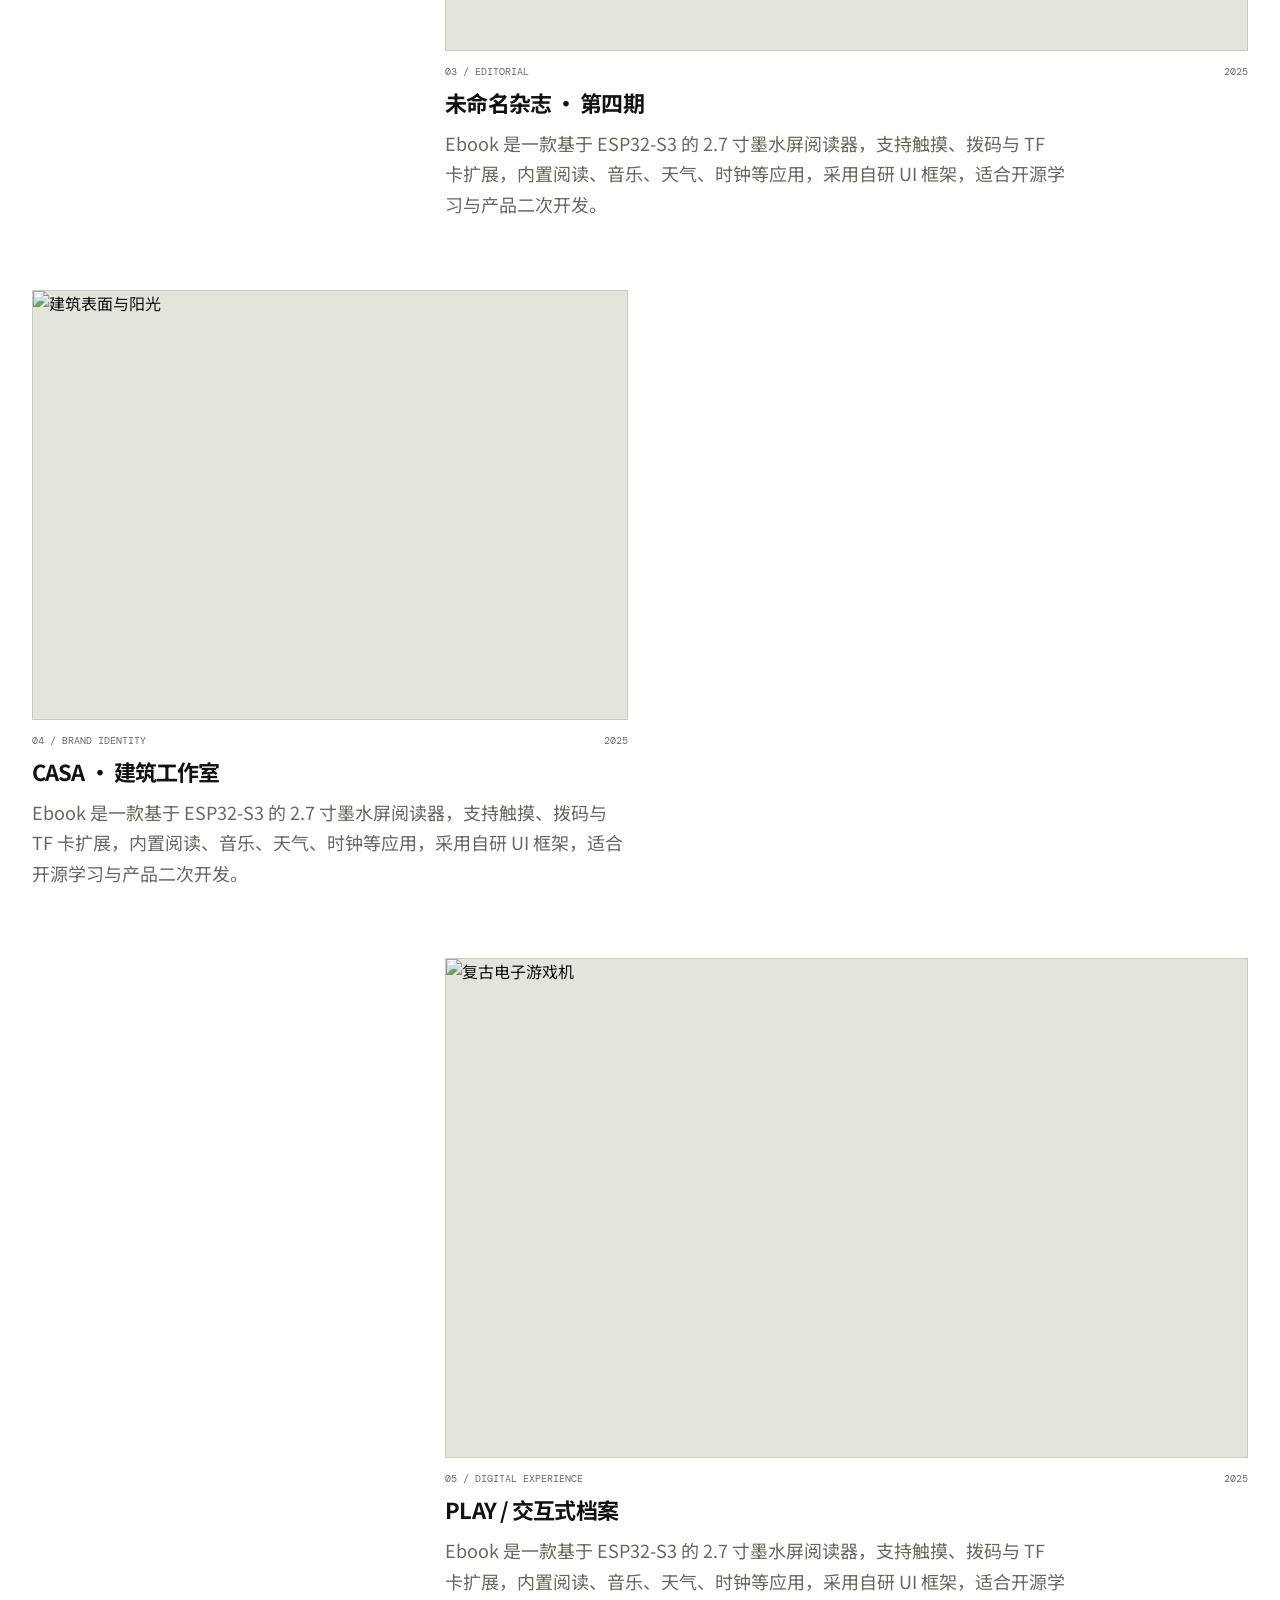
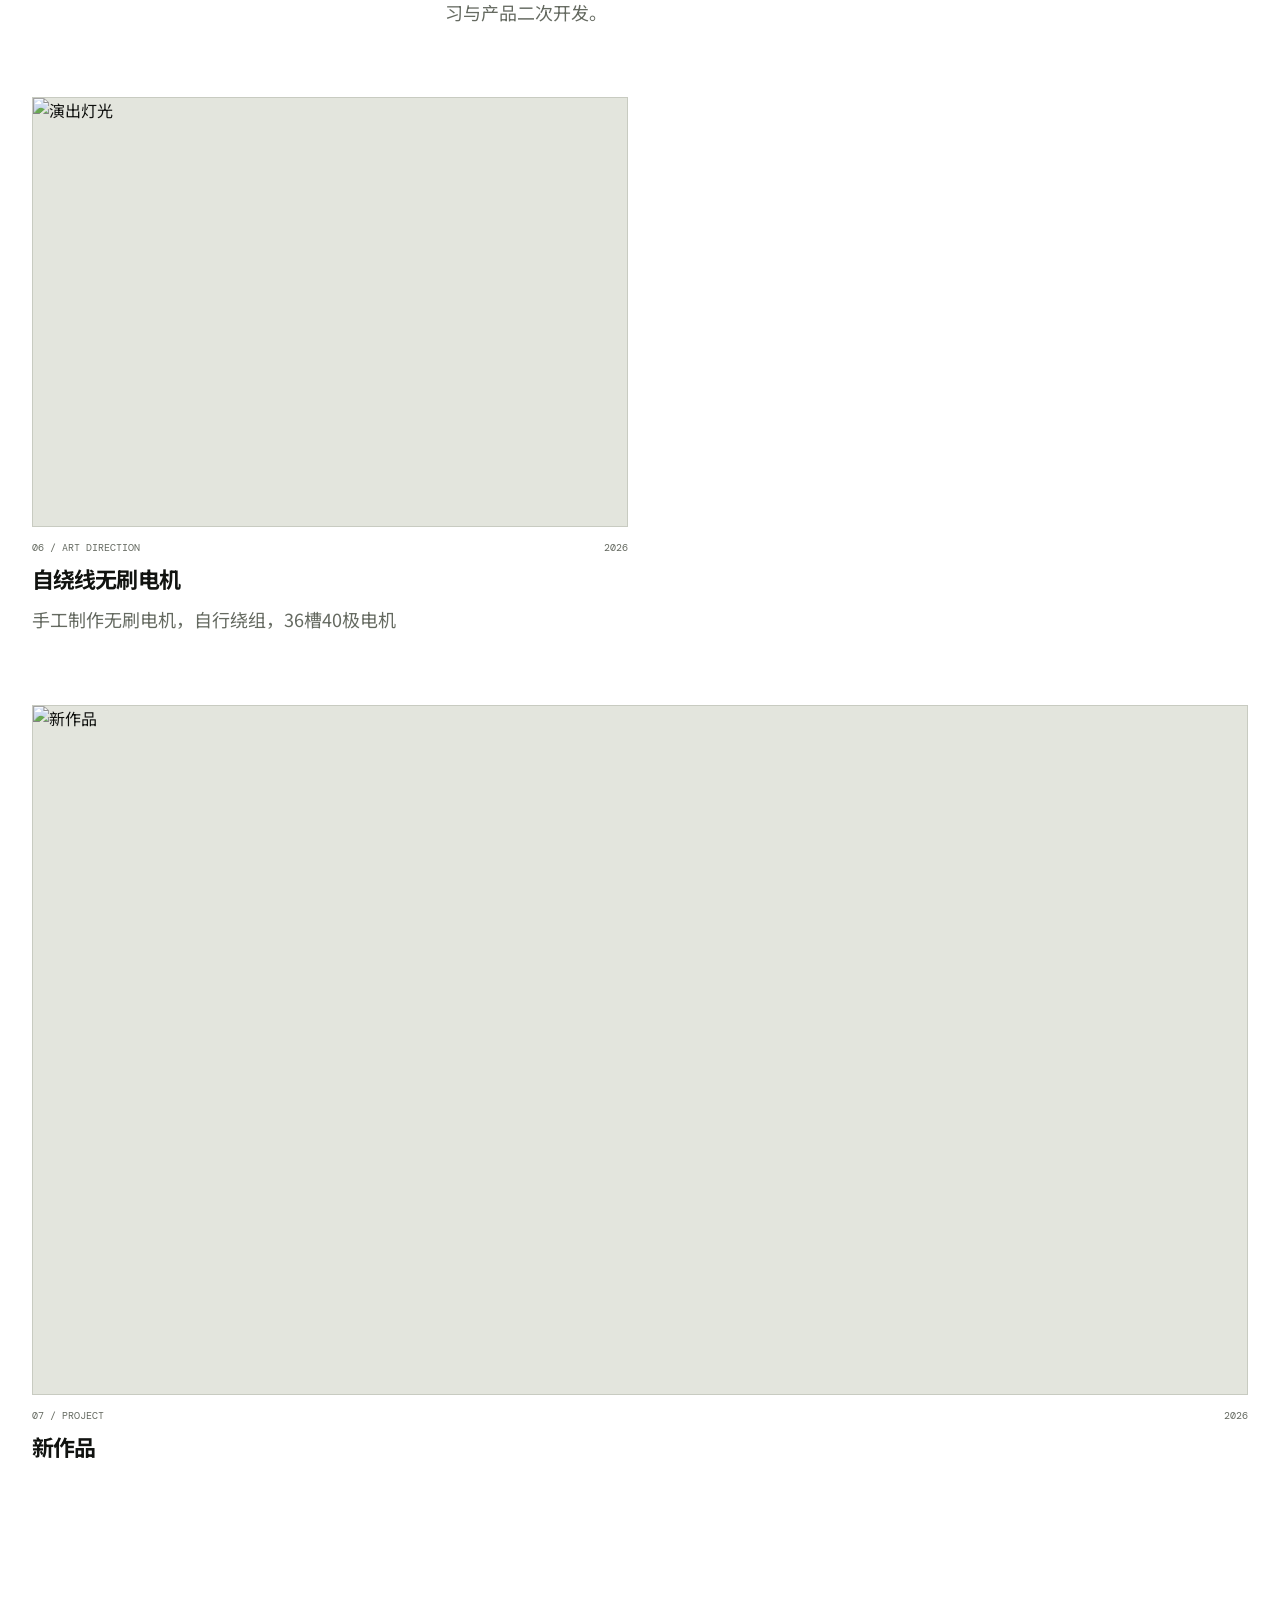
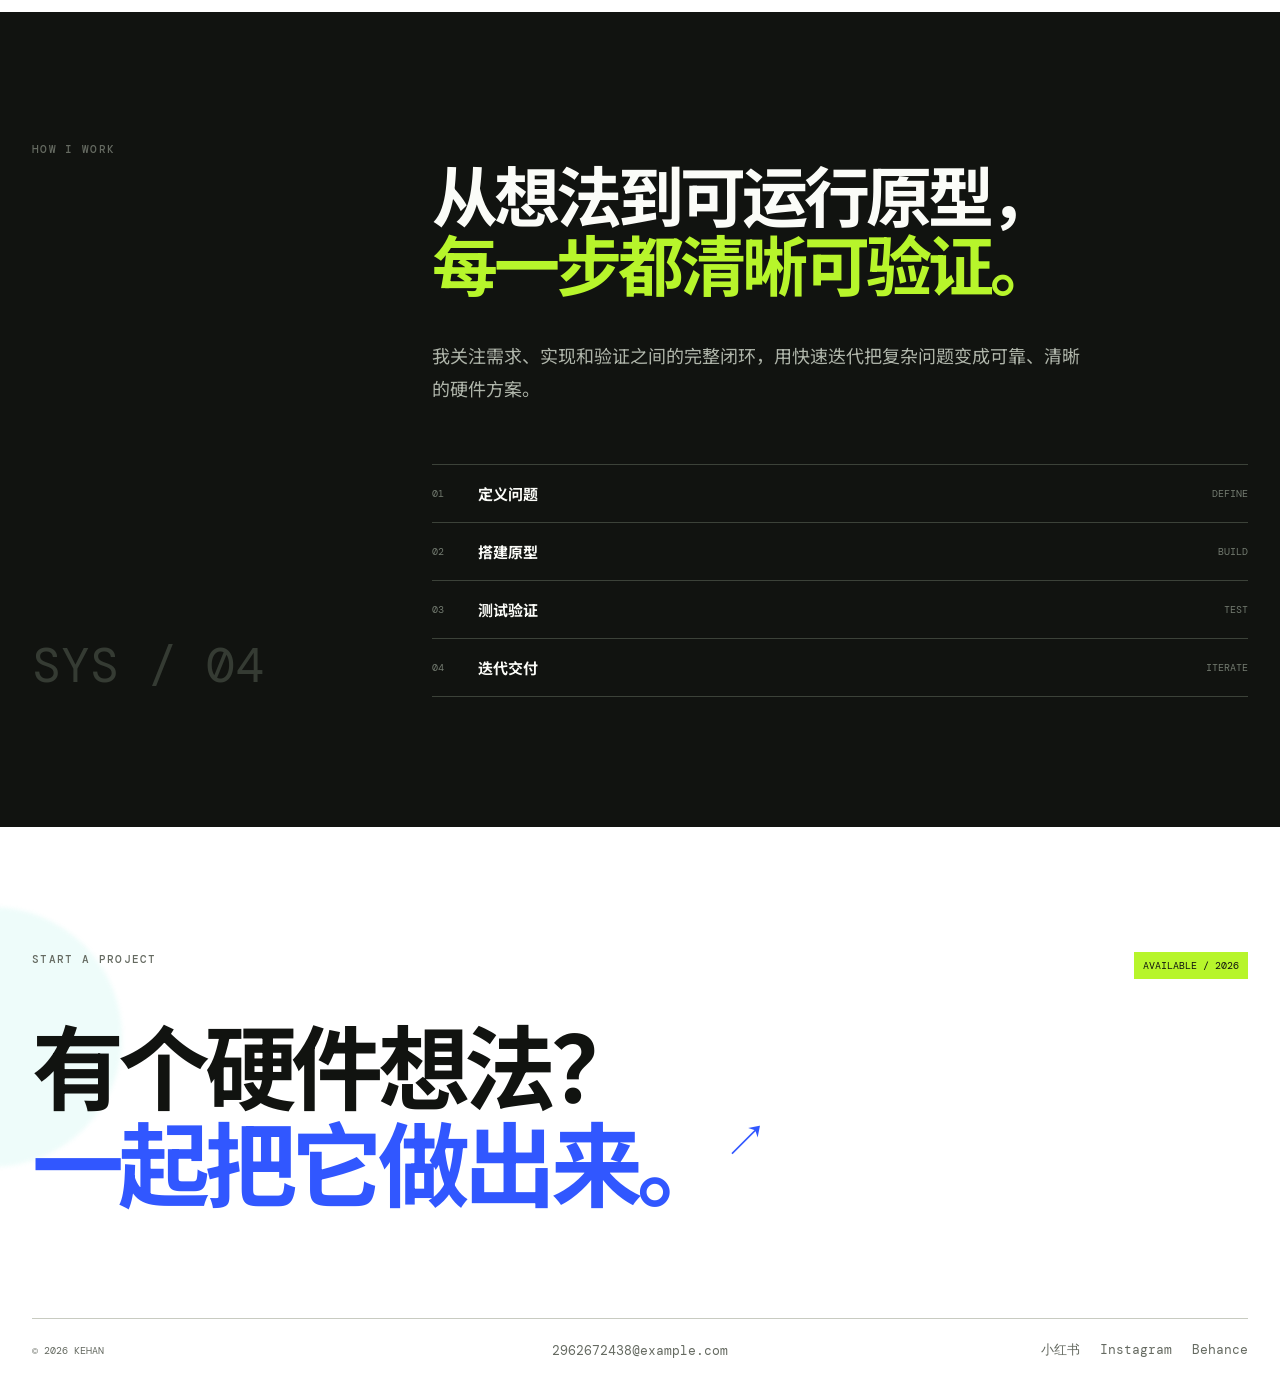
==== commit 3b3fa179: "Update version numbers for CSS and JS files" ====
--- a/index.html
+++ b/index.html
@@ -10,11 +10,11 @@
     <link rel="preconnect" href="https://fonts.gstatic.com" crossorigin />
     <link href="https://fonts.googleapis.com/css2?family=DM+Mono:wght@400;500&family=Noto+Sans+SC:wght@400;500;600;700;800;900&display=swap" rel="stylesheet" />
     <link rel="stylesheet" href="styles.css?v=20260804-1" />
-    <link rel="stylesheet" href="content.css?v=20260804-12" />
+    <link rel="stylesheet" href="content.css?v=20260804-13" />
   </head>
   <body>
     <div class="electronics-icons" aria-hidden="true"><span class="electronic-icon icon-bulb"><b></b><i></i></span><span class="electronic-icon icon-pcb"><b></b><i></i></span><span class="electronic-icon icon-motor"><b>M</b><i></i></span><span class="electronic-icon icon-chip"><b>IC</b><i></i></span><span class="electronic-icon icon-resistor"><b></b><i></i></span></div>
-    <div class="scroll-pacman" aria-hidden="true"><span class="scroll-track"><i class="scroll-dot" style="top:0%"></i><i class="scroll-dot" style="top:9%"></i><i class="scroll-dot" style="top:18%"></i><i class="scroll-dot" style="top:27%"></i><i class="scroll-dot" style="top:36%"></i><i class="scroll-dot" style="top:45%"></i><i class="scroll-dot" style="top:55%"></i><i class="scroll-dot" style="top:64%"></i><i class="scroll-dot" style="top:73%"></i><i class="scroll-dot" style="top:82%"></i><i class="scroll-dot" style="top:91%"></i><i class="scroll-dot" style="top:100%"></i></span><span class="pixel-pacman"></span><span class="project-scroll-tip">点击项目可以查看详情</span><span class="pacman-firework"><b style="--x:-72px;--y:-62px"></b><b style="--x:-38px;--y:-84px"></b><b style="--x:4px;--y:-92px"></b><b style="--x:48px;--y:-76px"></b><b style="--x:82px;--y:-42px"></b><b style="--x:90px;--y:4px"></b><b style="--x:68px;--y:54px"></b><b style="--x:26px;--y:82px"></b><b style="--x:-22px;--y:86px"></b><b style="--x:-66px;--y:60px"></b><b style="--x:-88px;--y:18px"></b><b style="--x:-92px;--y:-28px"></b></span></div>
+    <div class="scroll-pacman"><span class="scroll-track" aria-hidden="true"><i class="scroll-dot" style="top:0%"></i><i class="scroll-dot" style="top:9%"></i><i class="scroll-dot" style="top:18%"></i><i class="scroll-dot" style="top:27%"></i><i class="scroll-dot" style="top:36%"></i><i class="scroll-dot" style="top:45%"></i><i class="scroll-dot" style="top:55%"></i><i class="scroll-dot" style="top:64%"></i><i class="scroll-dot" style="top:73%"></i><i class="scroll-dot" style="top:82%"></i><i class="scroll-dot" style="top:91%"></i><i class="scroll-dot" style="top:100%"></i></span><button class="pixel-pacman" type="button" aria-label="显示项目查看提示"></button><span class="project-scroll-tip" role="status" aria-live="polite">点击项目可以查看详情</span><span class="pacman-firework" aria-hidden="true"><b style="--x:-72px;--y:-62px"></b><b style="--x:-38px;--y:-84px"></b><b style="--x:4px;--y:-92px"></b><b style="--x:48px;--y:-76px"></b><b style="--x:82px;--y:-42px"></b><b style="--x:90px;--y:4px"></b><b style="--x:68px;--y:54px"></b><b style="--x:26px;--y:82px"></b><b style="--x:-22px;--y:86px"></b><b style="--x:-66px;--y:60px"></b><b style="--x:-88px;--y:18px"></b><b style="--x:-92px;--y:-28px"></b></span></div>
     <header class="nav wrap">
       <a class="brand" href="#top" aria-label="回到首页"><span data-brand-primary>KH</span><b data-brand-secondary>//HW</b></a>
       <nav aria-label="主导航"><a href="#work" data-nav-work>项目</a><a href="#about" data-nav-about>方法</a><a href="#contact" data-nav-contact>联系</a></nav>
@@ -83,6 +83,6 @@
         <div class="contact-bottom"><span>© <span data-year>2026</span> <span data-name>KEHAN</span></span><a class="email-bottom" data-email-link href="mailto:hello@example.com"><span data-email>HELLO@EXAMPLE.COM</span></a><div id="social-links"></div></div>
       </section>
     </main>
-    <script src="script.js?v=20260804-10"></script>
+    <script src="script.js?v=20260804-11"></script>
   </body>
 </html>
--- a/content.css
+++ b/content.css
@@ -42,12 +42,14 @@
 .scroll-track{position:absolute;left:31px;top:0;bottom:0;width:10px}
 .scroll-dot{position:absolute;left:0;width:10px;height:10px;background:#3157ff;box-shadow:3px 3px 0 rgba(49,87,255,.15);opacity:0;transform:scale(.35);transition:opacity 1s ease,transform .8s steps(4,end)}
 .scroll-dot.visible{opacity:1;transform:scale(1)}.scroll-dot.eaten{opacity:0;transform:scale(.15);transition:none}
-.pixel-pacman{position:absolute;left:4px;top:0;width:64px;height:64px;background:#ffd928;clip-path:polygon(18% 0,82% 0,100% 18%,100% 78%,82% 96%,68% 96%,50% 60%,32% 96%,18% 96%,0 78%,0 18%);filter:drop-shadow(6px 0 #ff4f9a) drop-shadow(-6px 0 #20d9bd) drop-shadow(0 7px #111310);transition:transform .12s linear;image-rendering:pixelated}
+.pixel-pacman{position:absolute;left:4px;top:0;width:64px;height:64px;padding:0;border:0;background:#ffd928;clip-path:polygon(18% 0,82% 0,100% 18%,100% 78%,82% 96%,68% 96%,50% 60%,32% 96%,18% 96%,0 78%,0 18%);filter:drop-shadow(6px 0 #ff4f9a) drop-shadow(-6px 0 #20d9bd) drop-shadow(0 7px #111310);transition:transform .12s linear;image-rendering:pixelated;pointer-events:auto;cursor:pointer}
 .pixel-pacman:before{content:"";position:absolute;left:12px;top:15px;width:9px;height:9px;background:#111310}
-.project-scroll-tip{position:absolute;right:80px;top:5px;width:190px;padding:11px 14px;color:#162574;background:rgba(255,255,255,.94);border:3px solid #3157ff;box-shadow:5px 5px 0 #ff4f9a;font:700 18px/1.35 "KaiTi","STKaiti","Noto Sans SC",sans-serif;letter-spacing:.04em;text-align:center;opacity:0;transition:opacity .28s ease;white-space:nowrap}.project-scroll-tip:after{content:"";position:absolute;right:-13px;top:15px;width:18px;height:18px;background:#fff;border-top:3px solid #3157ff;border-right:3px solid #3157ff;transform:rotate(45deg)}.project-scroll-tip.show{opacity:1;animation:anime-tip-pop .45s steps(4,end)}
+.project-scroll-tip{position:absolute;right:82px;top:5px;width:max-content;min-width:238px;max-width:calc(100vw - 120px);padding:11px 18px;color:#162574;background:rgba(255,255,255,.96);border:3px solid #3157ff;box-shadow:5px 5px 0 #ff4f9a;font:700 18px/1.35 "KaiTi","STKaiti","Noto Sans SC",sans-serif;letter-spacing:.04em;text-align:center;opacity:0;visibility:hidden;transition:opacity .28s ease,visibility 0s linear .28s;white-space:nowrap;pointer-events:none}.project-scroll-tip:after{content:"";position:absolute;right:-13px;top:15px;width:18px;height:18px;background:#fff;border-top:3px solid #3157ff;border-right:3px solid #3157ff;transform:rotate(45deg)}.project-scroll-tip.show{opacity:1;visibility:visible;transition-delay:0s;animation:anime-tip-pop .45s steps(4,end)}
 .scroll-pacman.is-scrolling:not(.celebrate) .pixel-pacman{animation:pixel-chomp-down .24s steps(2,end) infinite}.scroll-pacman.celebrate .pixel-pacman{animation:pacman-pop .36s steps(3,end) forwards}
 .pacman-firework{position:absolute;left:36px;top:32px;width:0;height:0;transition:transform .12s linear}.pacman-firework b{position:absolute;width:10px;height:10px;background:#3157ff;opacity:0}.pacman-firework b:nth-child(3n+2){background:#ff4f9a}.pacman-firework b:nth-child(3n){background:#20d9bd}.scroll-pacman.celebrate .pacman-firework b{animation:firework-burst 1.25s cubic-bezier(.15,.65,.2,1) forwards}
 @keyframes pixel-chomp-down{50%{clip-path:polygon(18% 0,82% 0,100% 18%,100% 78%,82% 96%,58% 96%,50% 82%,42% 96%,18% 96%,0 78%,0 18%)}}@keyframes anime-tip-pop{0%{opacity:0}35%{opacity:1}55%{filter:brightness(1.25)}100%{opacity:1;filter:none}}@keyframes pacman-pop{0%{opacity:1;filter:drop-shadow(6px 0 #ff4f9a) drop-shadow(-6px 0 #20d9bd)}55%{opacity:1;filter:brightness(2.2)}100%{opacity:0;filter:blur(4px)}}@keyframes firework-burst{0%{opacity:1;transform:translate(0,0) scale(1)}72%{opacity:1}100%{opacity:0;transform:translate(var(--x),var(--y)) scale(.25)}}
+@keyframes company-title-reveal{0%{opacity:0;clip-path:inset(100% 0 0);transform:translateY(46px) skewY(2deg);filter:blur(9px)}100%{opacity:1;clip-path:inset(0);transform:none;filter:none}}@keyframes company-copy-reveal{0%{opacity:0;transform:translateY(28px);filter:blur(7px)}100%{opacity:1;transform:none;filter:none}}@keyframes company-card-reveal{0%{opacity:0;transform:translate(32px,18px) scale(.955);filter:blur(10px)}100%{opacity:1;transform:none;filter:none}}@keyframes company-section-reveal{0%{opacity:0;transform:translateY(34px);clip-path:inset(0 0 100%)}100%{opacity:1;transform:none;clip-path:inset(0)}}
+@media(prefers-reduced-motion:no-preference){.hero h1{animation:company-title-reveal .95s cubic-bezier(.16,1,.3,1) .12s both}.hero-intro{animation:company-copy-reveal .8s cubic-bezier(.16,1,.3,1) .88s both}.engineer-card{animation:company-card-reveal 1s cubic-bezier(.16,1,.3,1) 1.55s both}.work .section-heading{animation:company-section-reveal .85s cubic-bezier(.16,1,.3,1) 2.35s both}}
 @media(max-width:1099px),(prefers-reduced-motion:reduce){.electronics-icons,.scroll-pacman{display:none}}
 .primary-link>span{font:inherit}
 .primary-link>b{font:20px "DM Mono",monospace;font-weight:400}
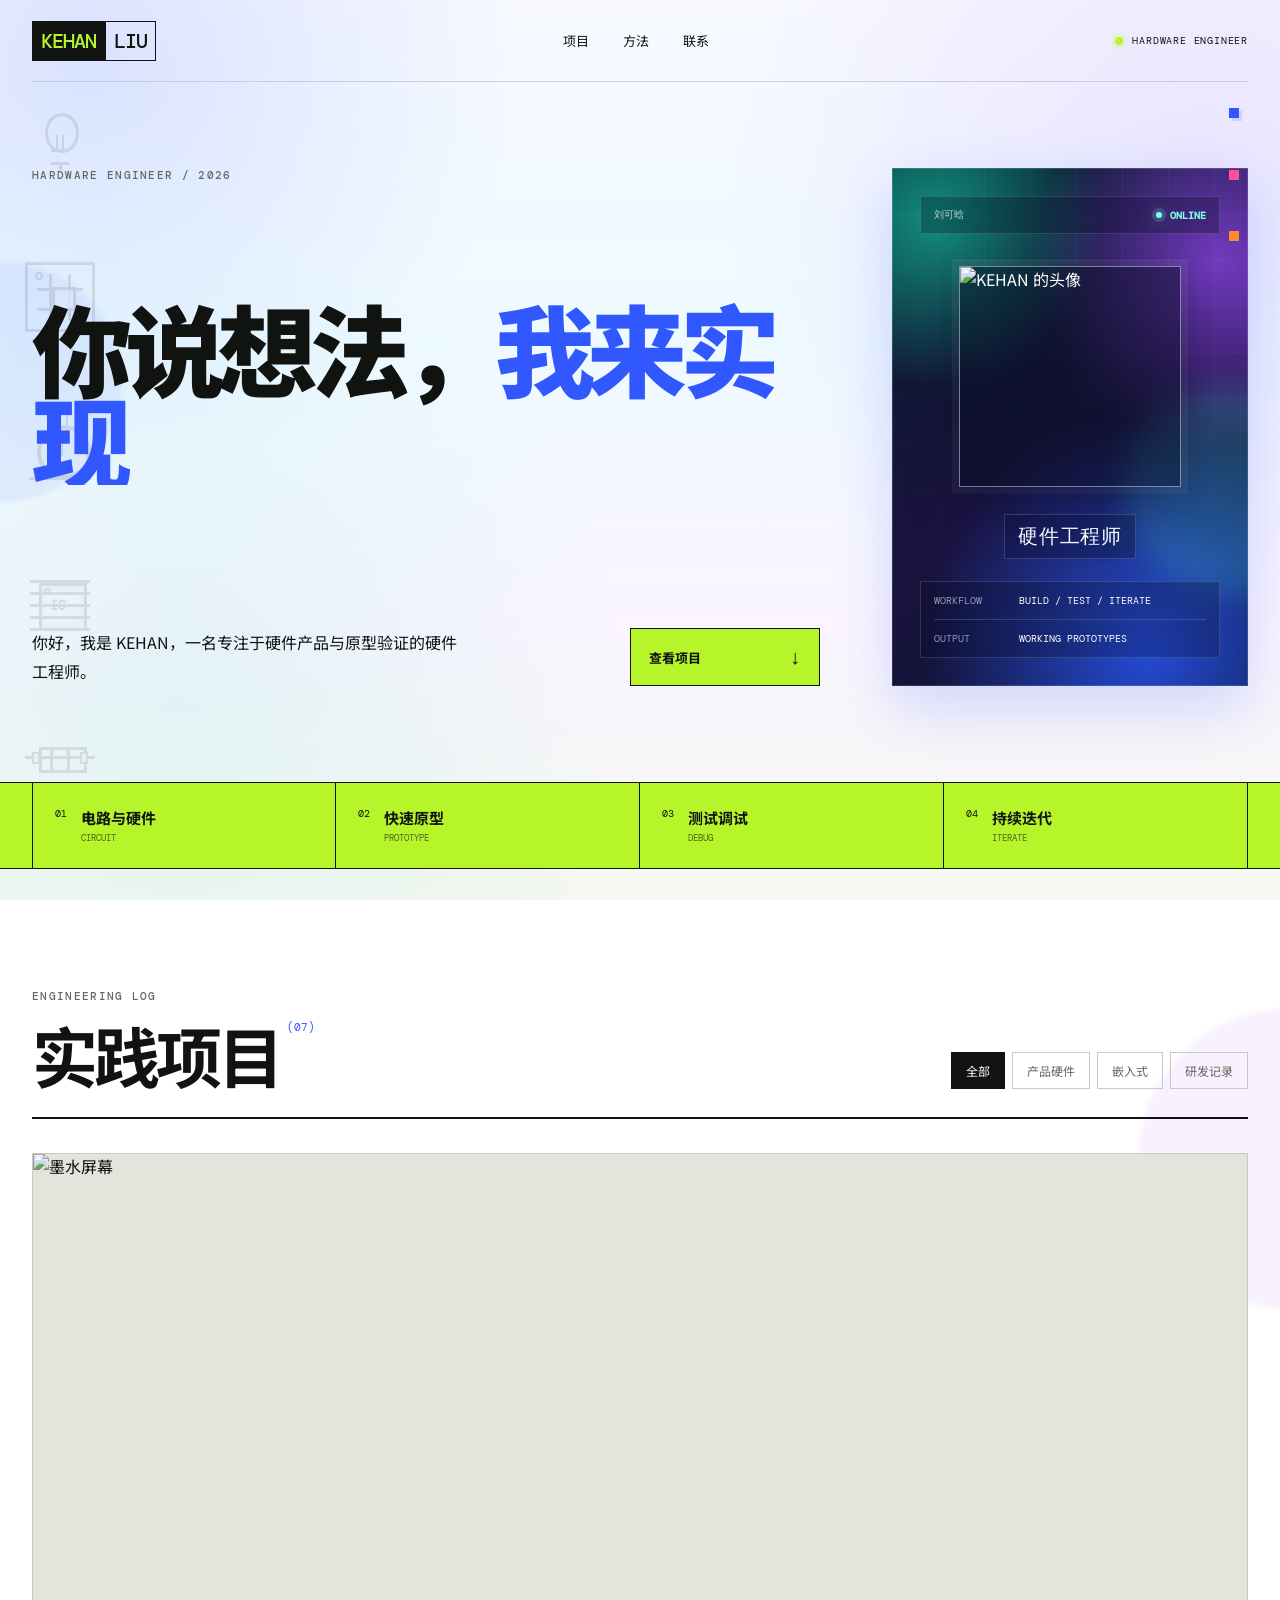
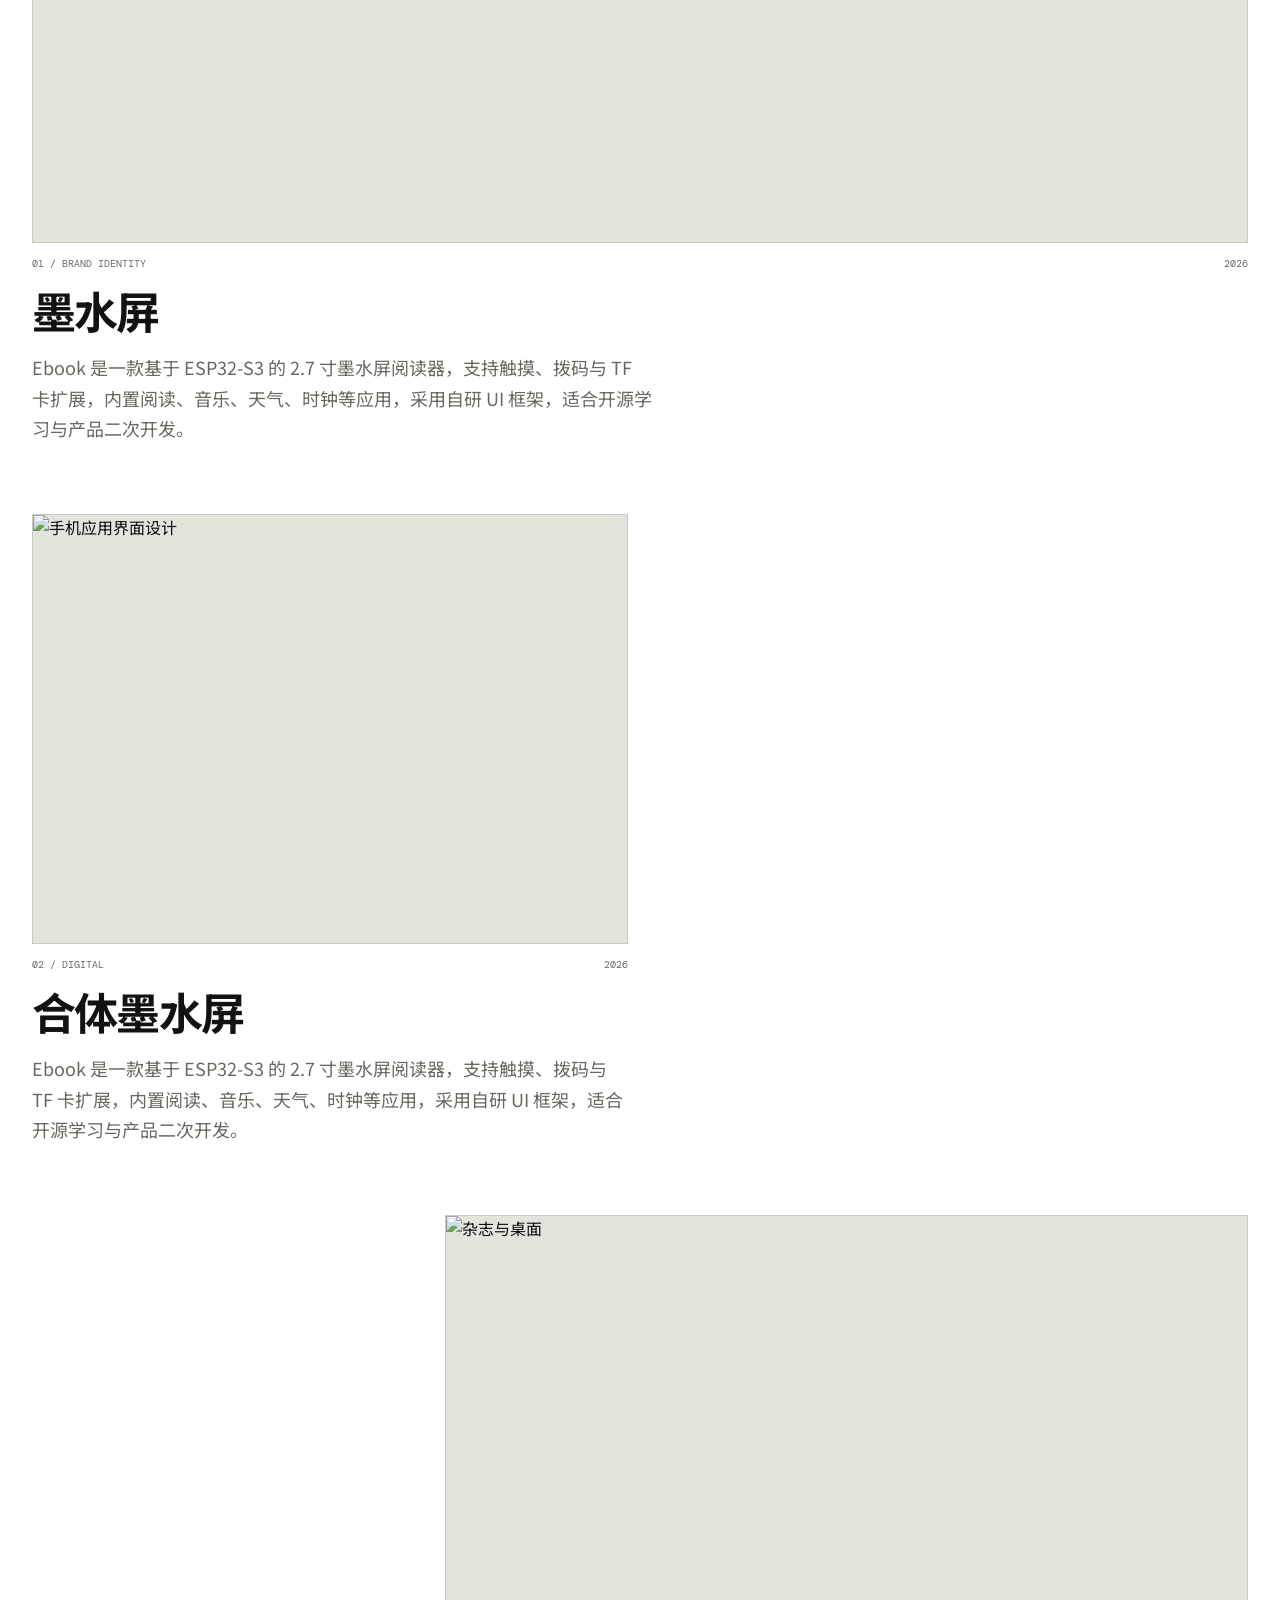
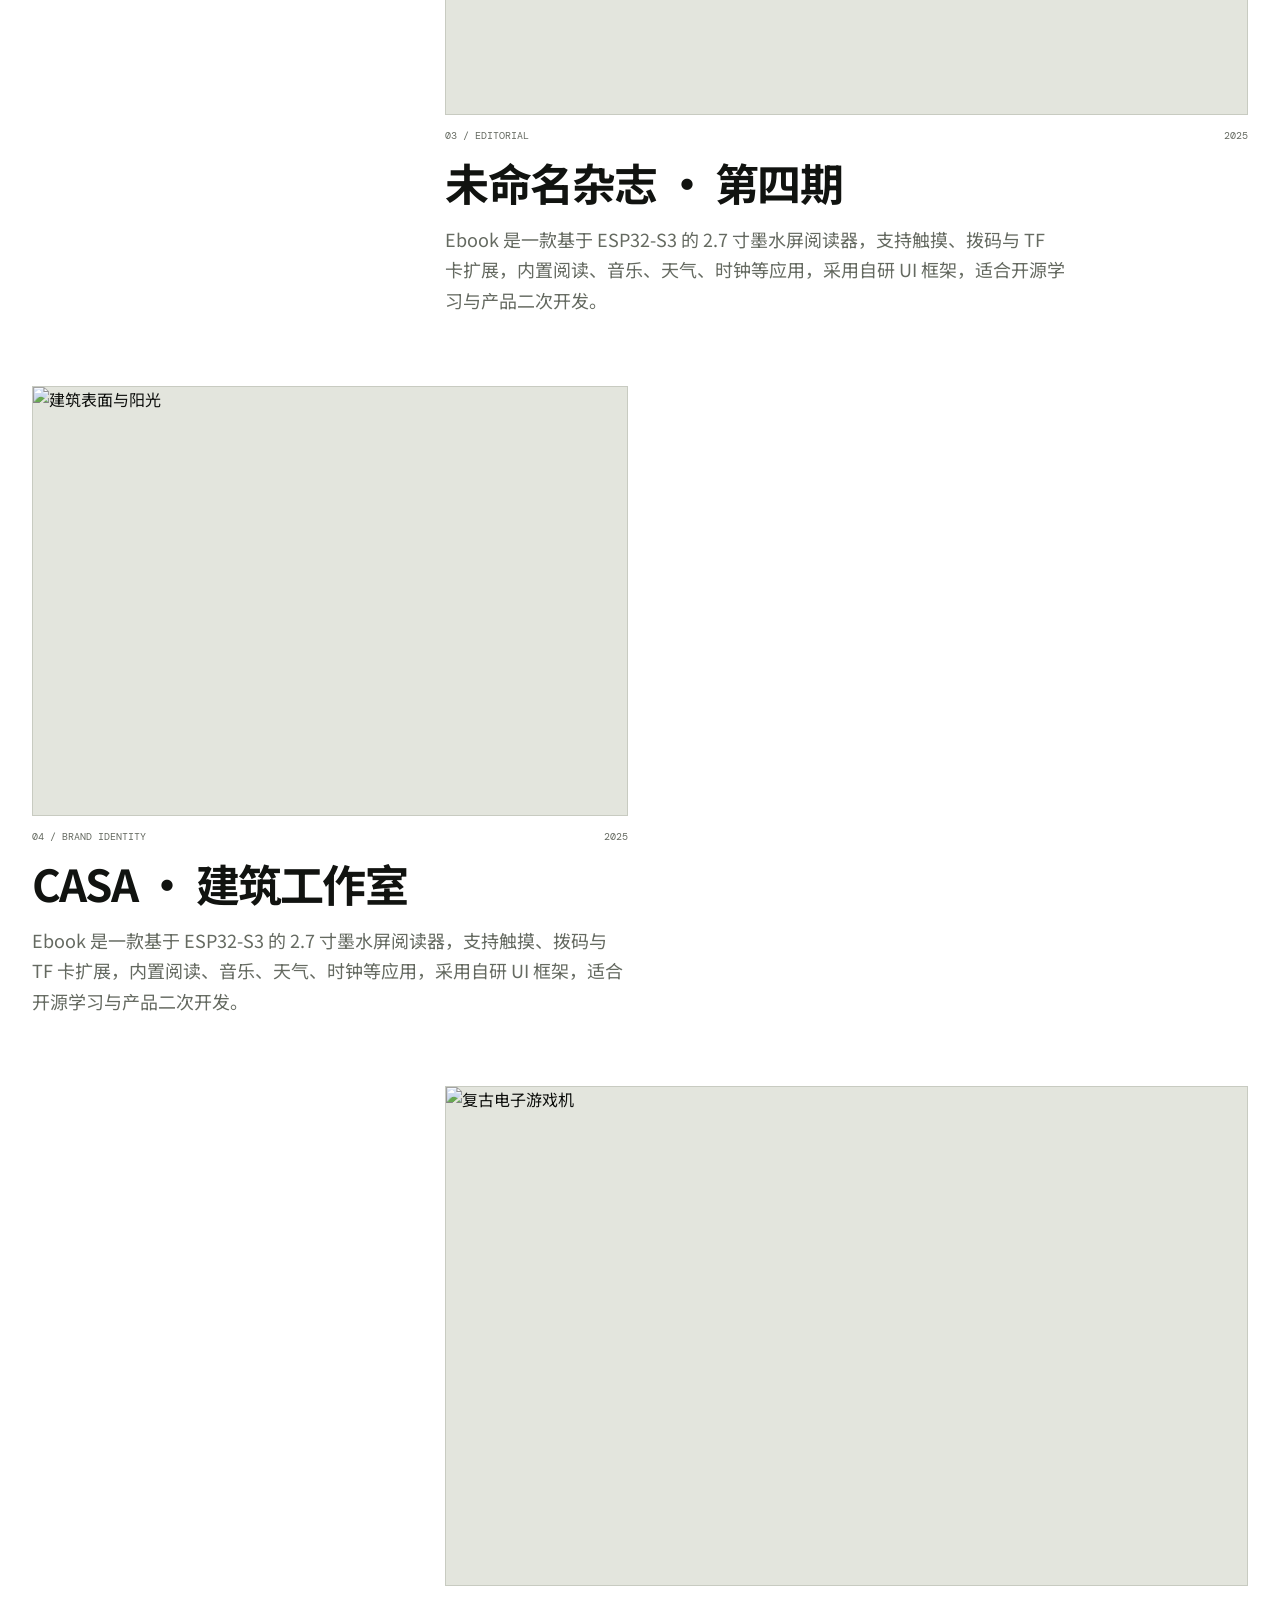
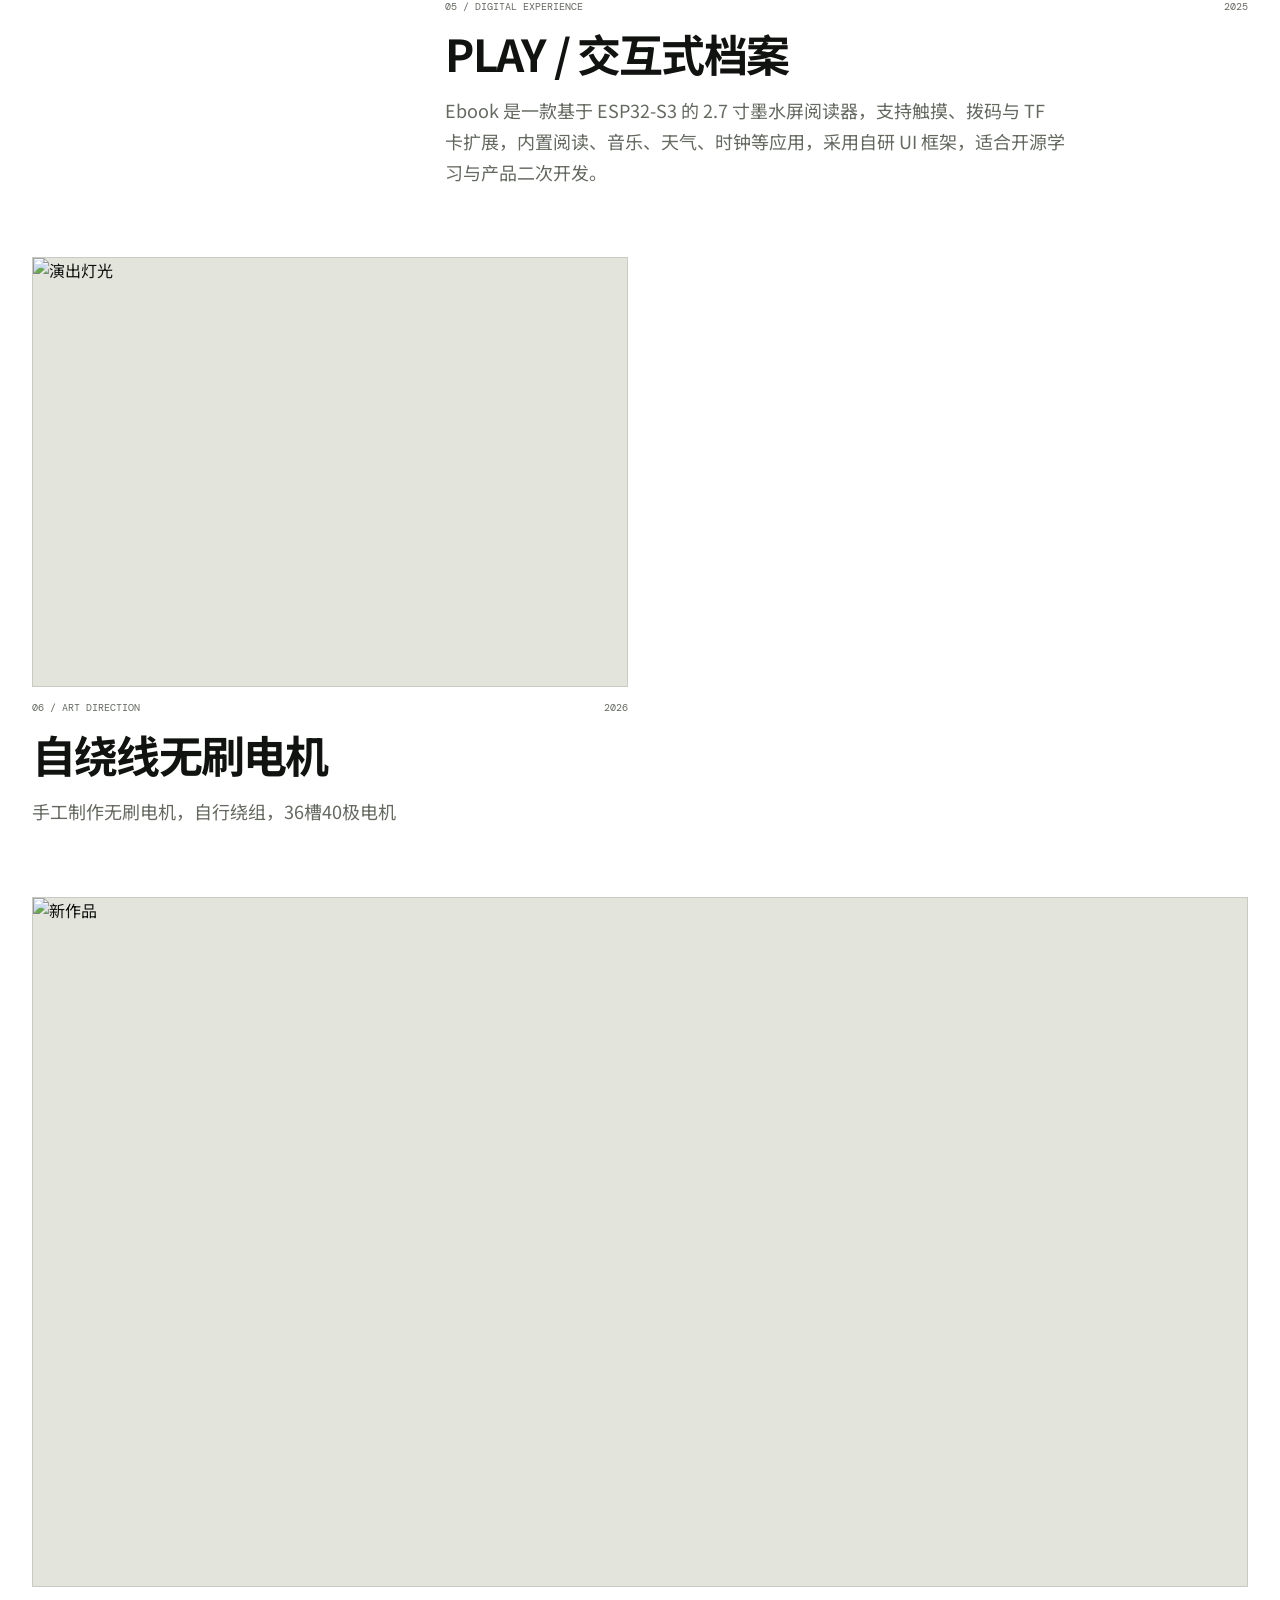
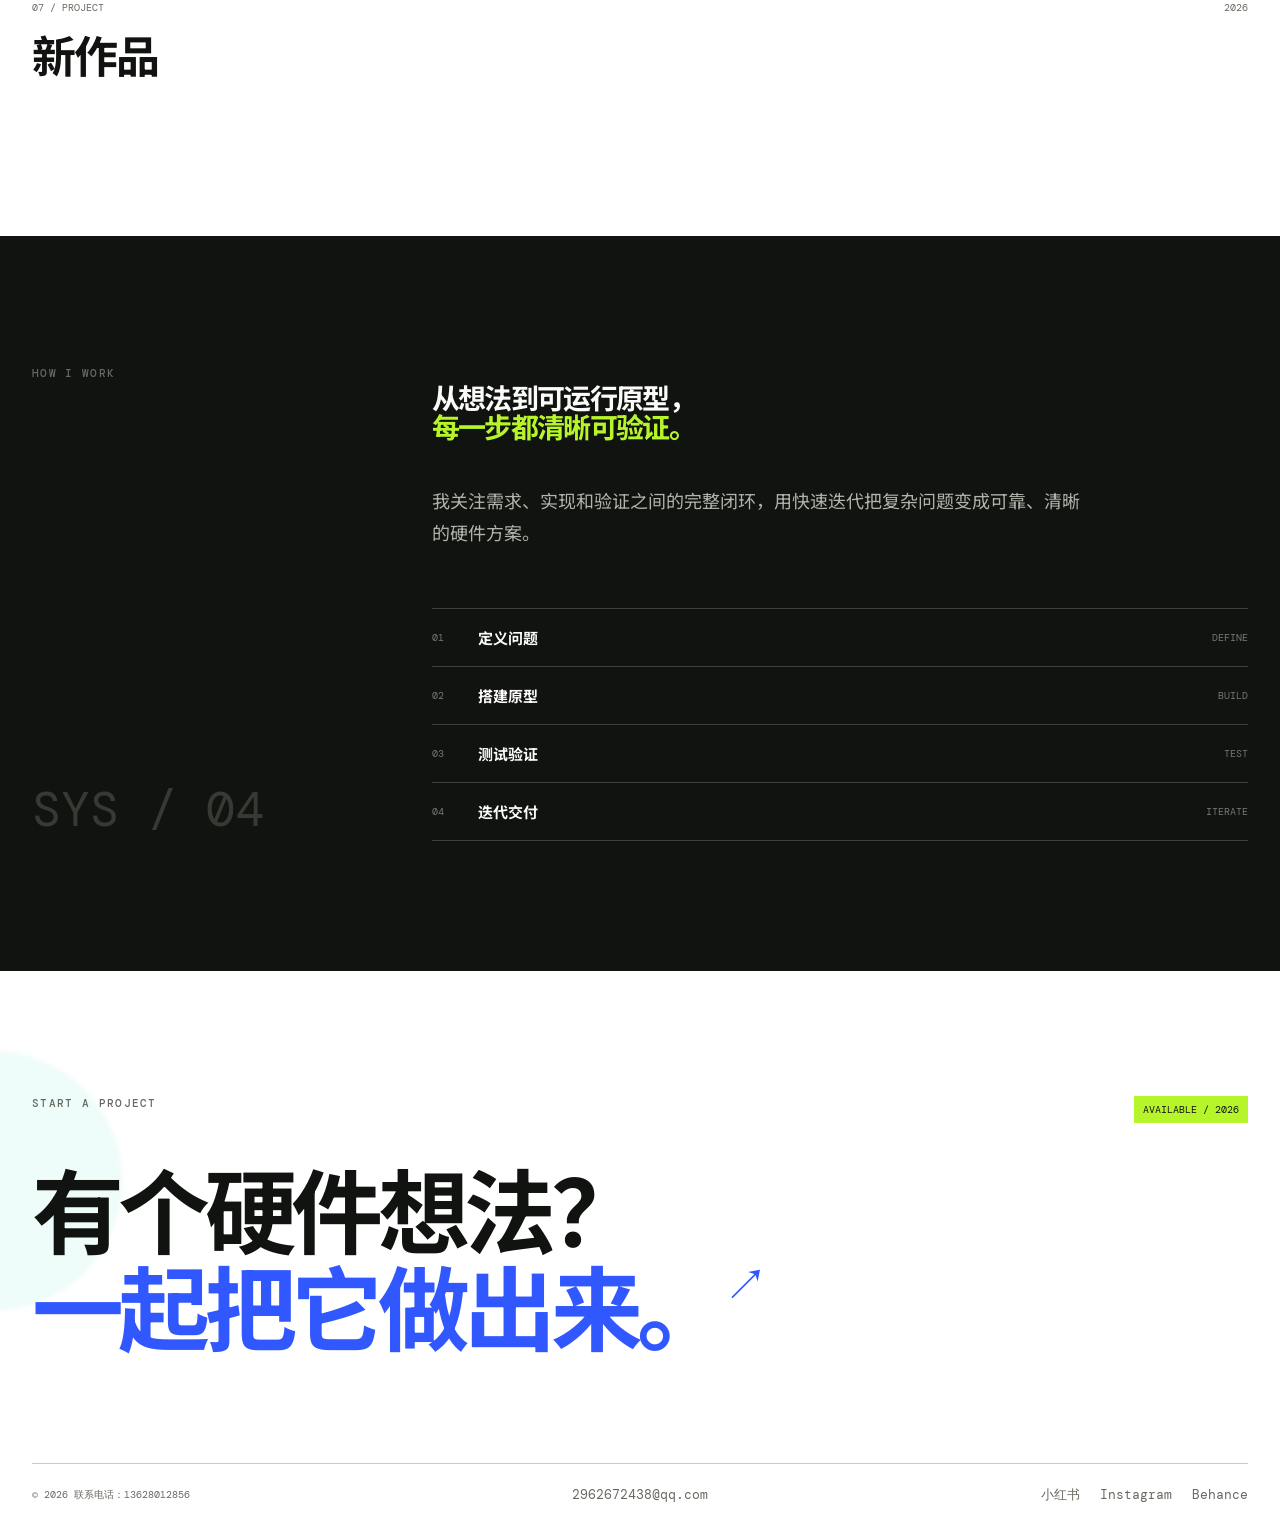
==== commit 100f9130: "Update content.css version in index.html" ====
--- a/index.html
+++ b/index.html
@@ -10,7 +10,7 @@
     <link rel="preconnect" href="https://fonts.gstatic.com" crossorigin />
     <link href="https://fonts.googleapis.com/css2?family=DM+Mono:wght@400;500&family=Noto+Sans+SC:wght@400;500;600;700;800;900&display=swap" rel="stylesheet" />
     <link rel="stylesheet" href="styles.css?v=20260804-1" />
-    <link rel="stylesheet" href="content.css?v=20260804-13" />
+    <link rel="stylesheet" href="content.css?v=20260804-14" />
   </head>
   <body>
     <div class="electronics-icons" aria-hidden="true"><span class="electronic-icon icon-bulb"><b></b><i></i></span><span class="electronic-icon icon-pcb"><b></b><i></i></span><span class="electronic-icon icon-motor"><b>M</b><i></i></span><span class="electronic-icon icon-chip"><b>IC</b><i></i></span><span class="electronic-icon icon-resistor"><b></b><i></i></span></div>
--- a/content.css
+++ b/content.css
@@ -27,9 +27,10 @@
   .project-preview-left .project-hover-gallery img+img{--preview-rotation:2deg}
   .project-preview-right .project-hover-gallery img:first-child{--preview-rotation:2.5deg}
   .project-preview-right .project-hover-gallery img+img{--preview-rotation:-2deg}
-  .project-description{transition:margin .65s cubic-bezier(.18,.75,.2,1),max-width .65s cubic-bezier(.18,.75,.2,1)}
-  .project-preview-left:hover .project-description,.project-preview-left:focus-within .project-description{margin-left:var(--preview-text-offset,104px);max-width:calc(100% - var(--preview-text-offset,104px))}
-  .project-preview-right:hover .project-description,.project-preview-right:focus-within .project-description{margin-right:var(--preview-text-offset,104px);max-width:calc(100% - var(--preview-text-offset,104px))}
+  .project h3,.project-description{transition:margin .65s cubic-bezier(.18,.75,.2,1),max-width .65s cubic-bezier(.18,.75,.2,1)}
+  .project h3{max-width:100%}
+  .project-preview-left:hover h3,.project-preview-left:focus-within h3,.project-preview-left:hover .project-description,.project-preview-left:focus-within .project-description{margin-left:var(--preview-text-offset,104px);max-width:calc(100% - var(--preview-text-offset,104px))}
+  .project-preview-right:hover h3,.project-preview-right:focus-within h3,.project-preview-right:hover .project-description,.project-preview-right:focus-within .project-description{margin-right:var(--preview-text-offset,104px);max-width:calc(100% - var(--preview-text-offset,104px))}
 }
 .nav,main{position:relative;z-index:1}
 .electronics-icons{position:fixed;z-index:0;left:22px;top:12vh;height:76vh;width:76px;display:flex;flex-direction:column;align-items:center;justify-content:space-between;pointer-events:none;color:#9da3aa;opacity:.3;transform:translateZ(0)}
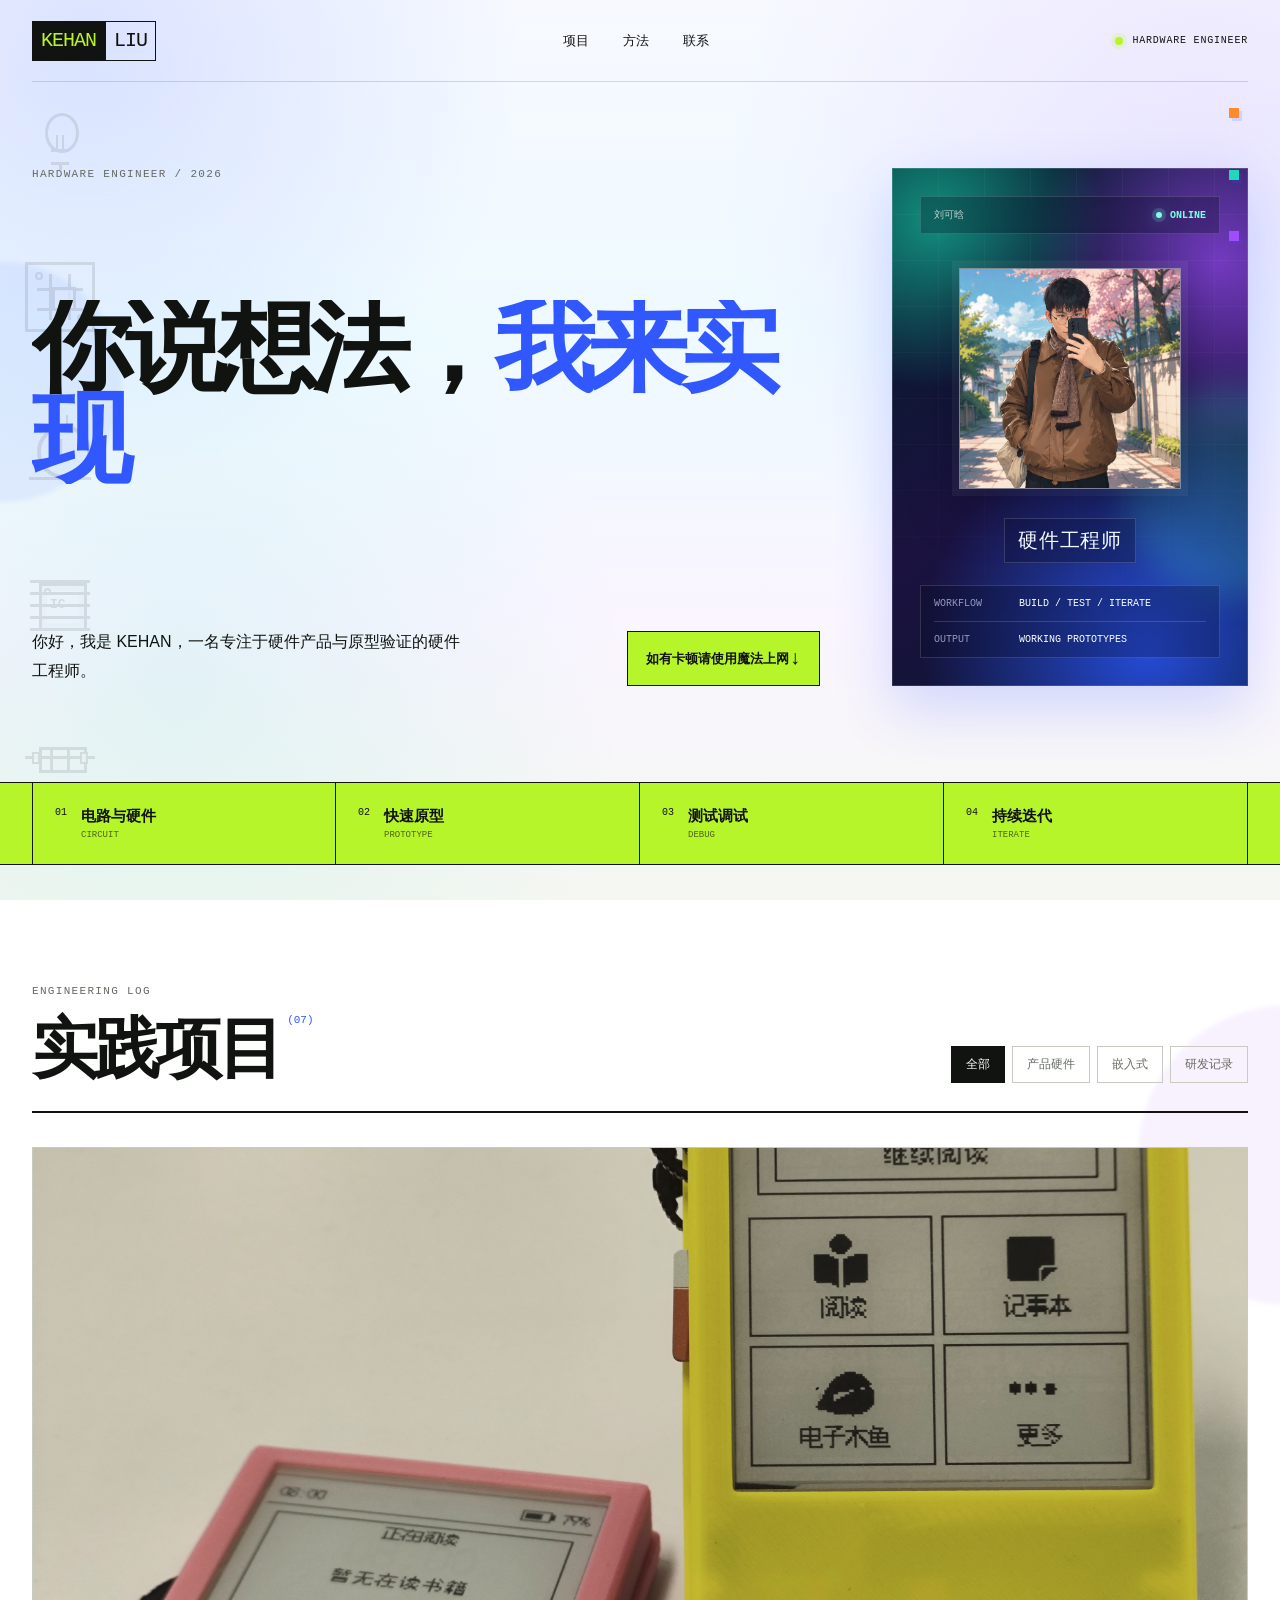
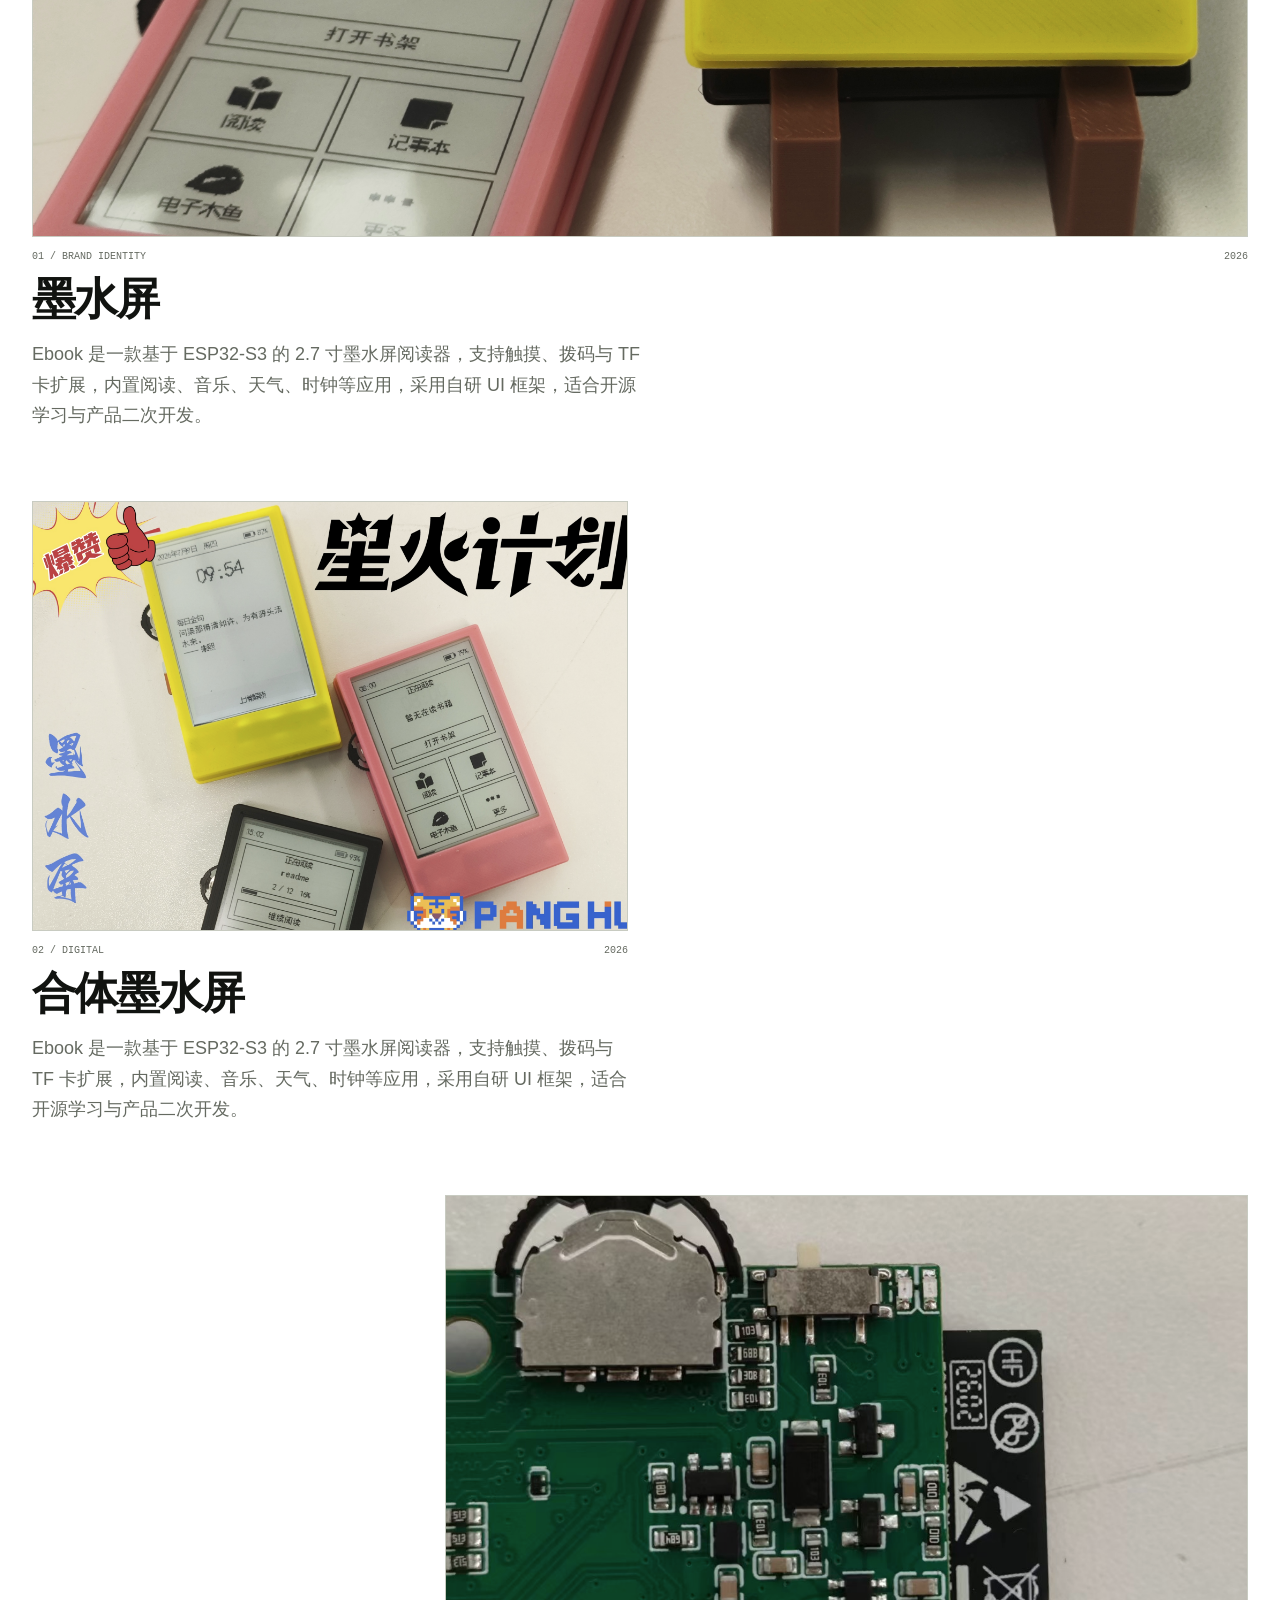
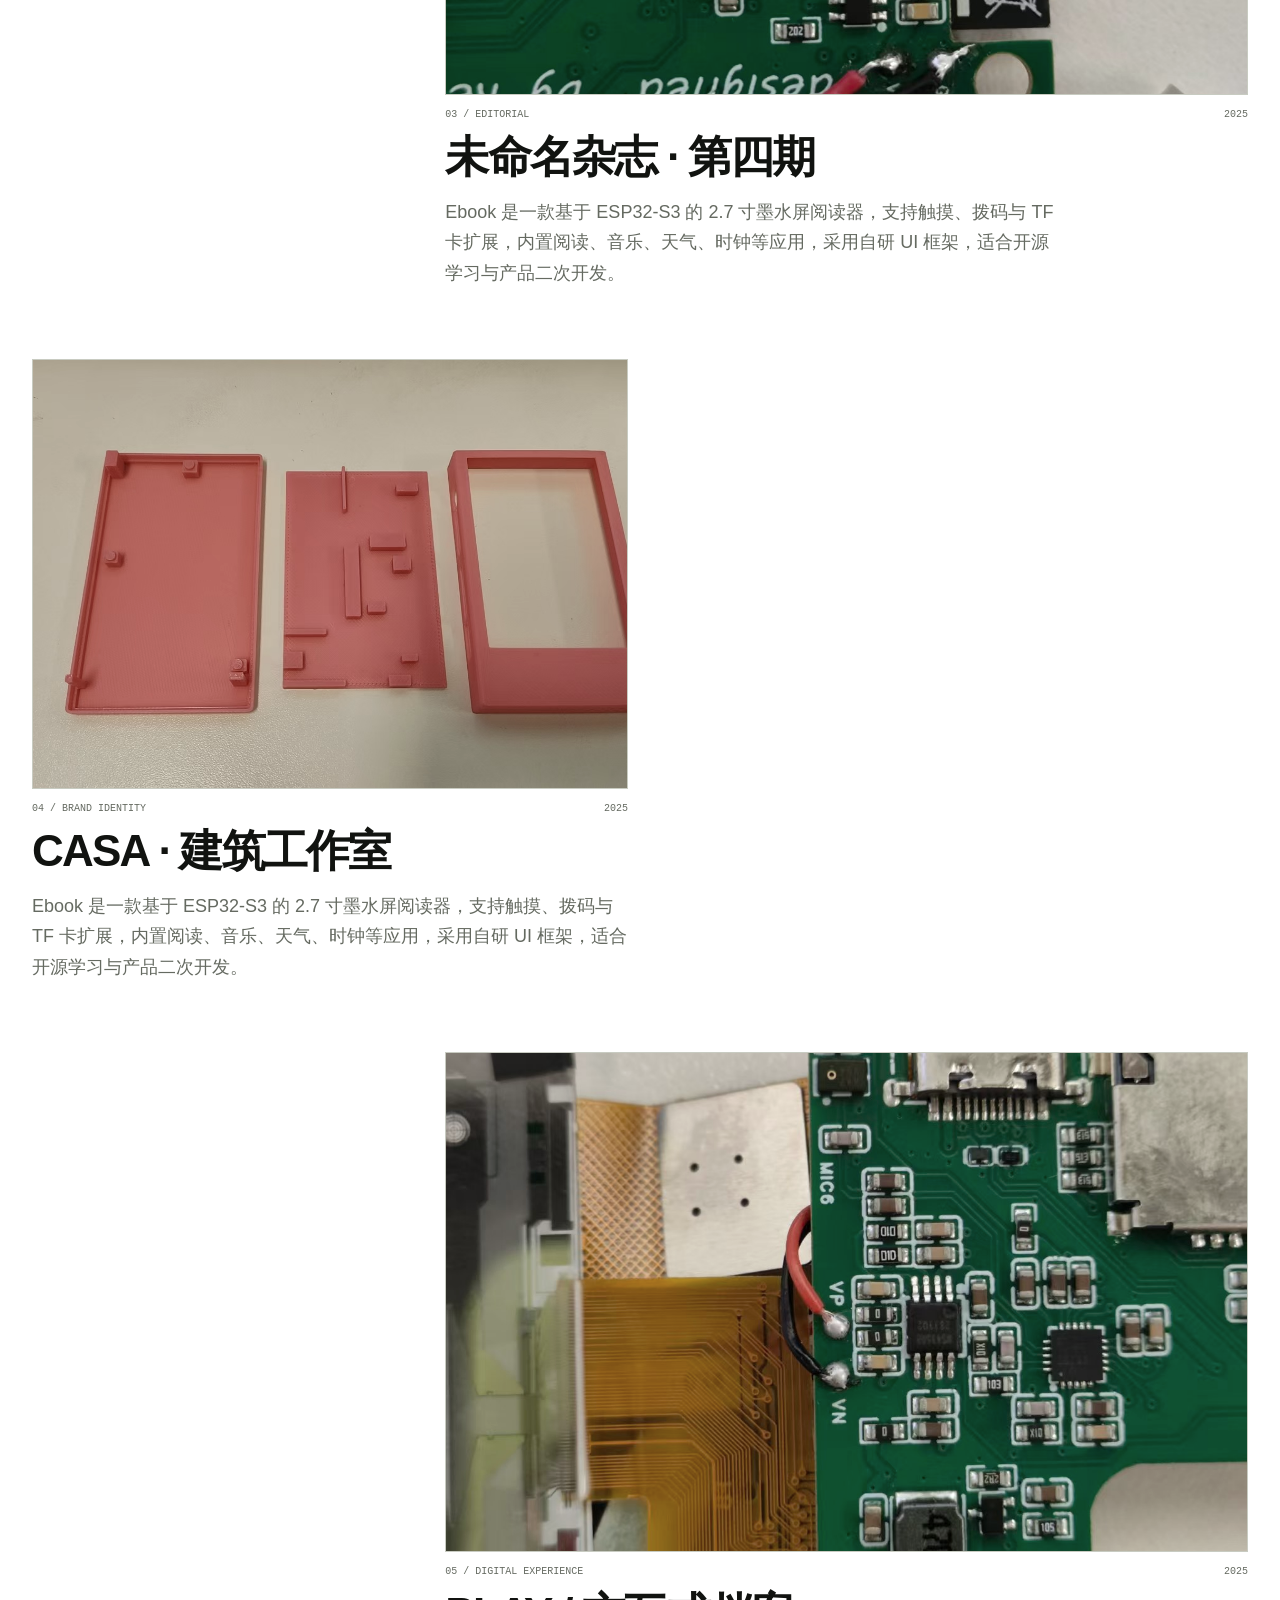
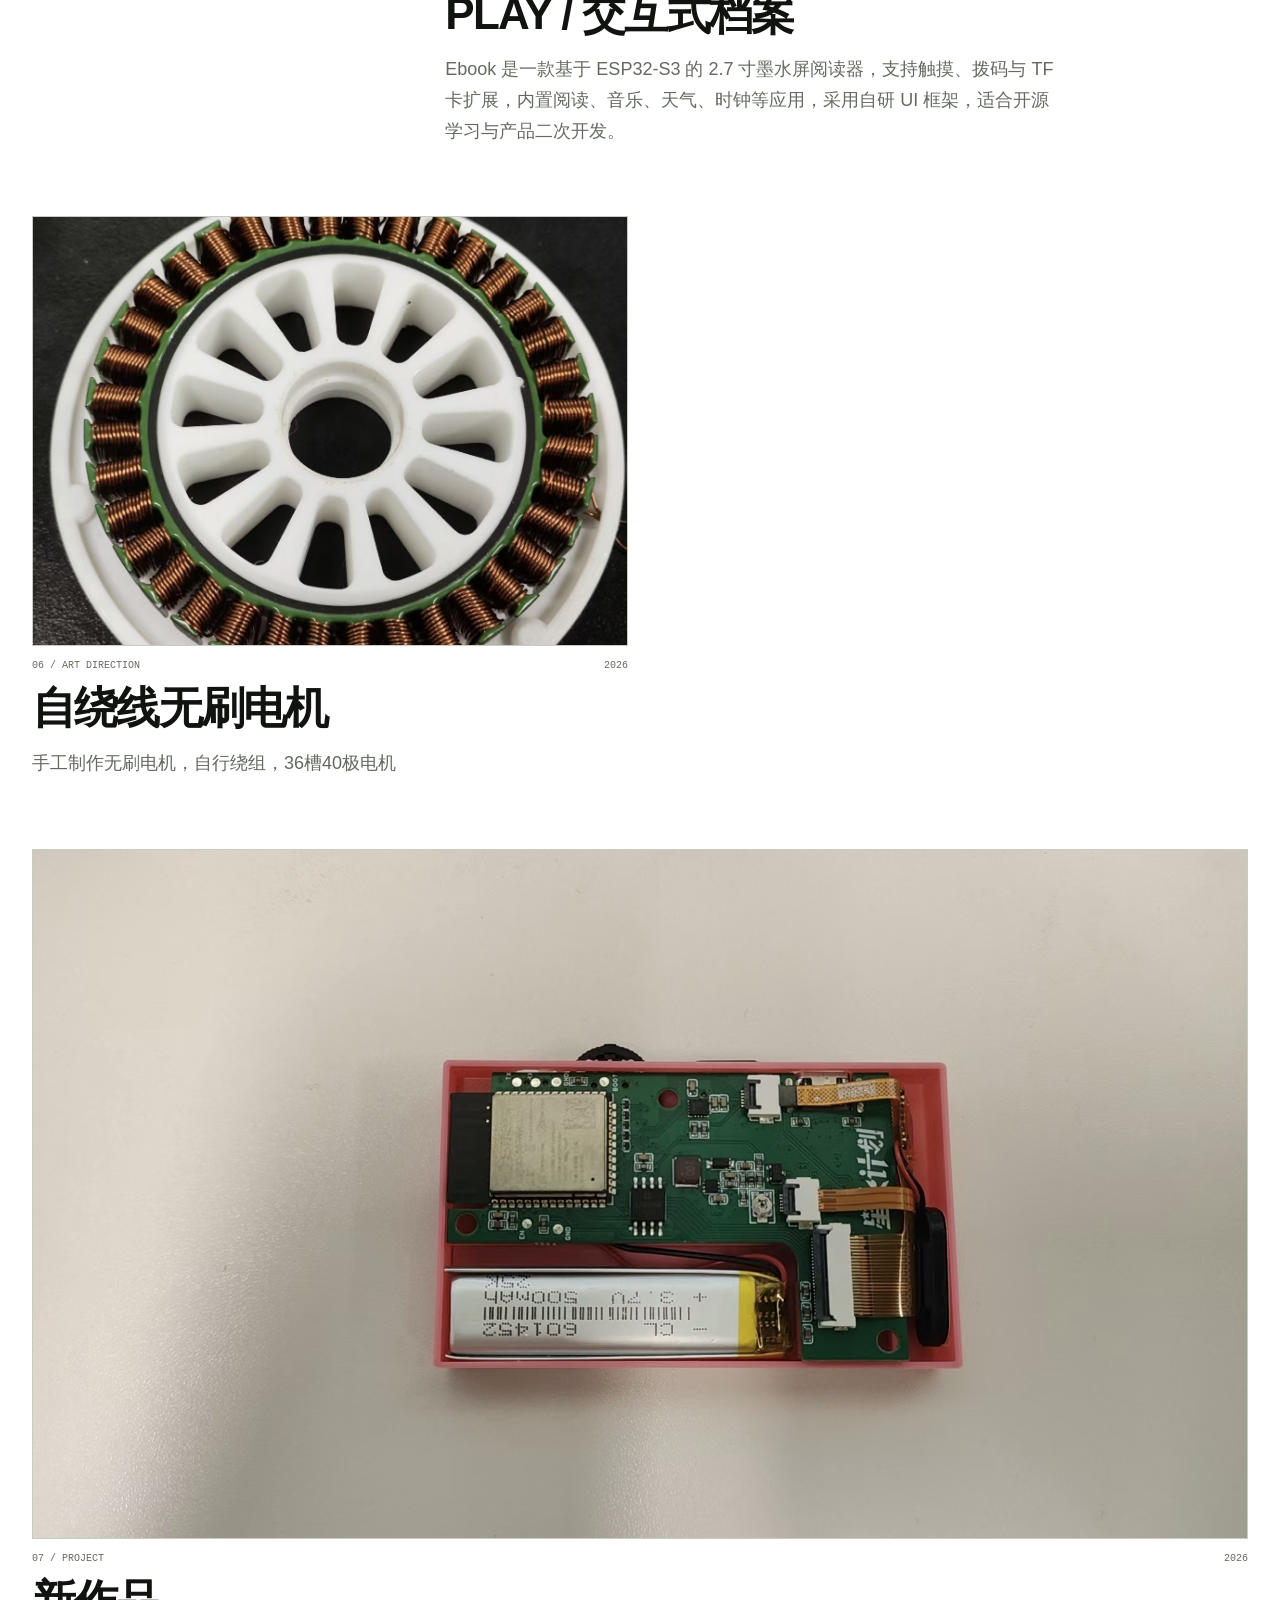
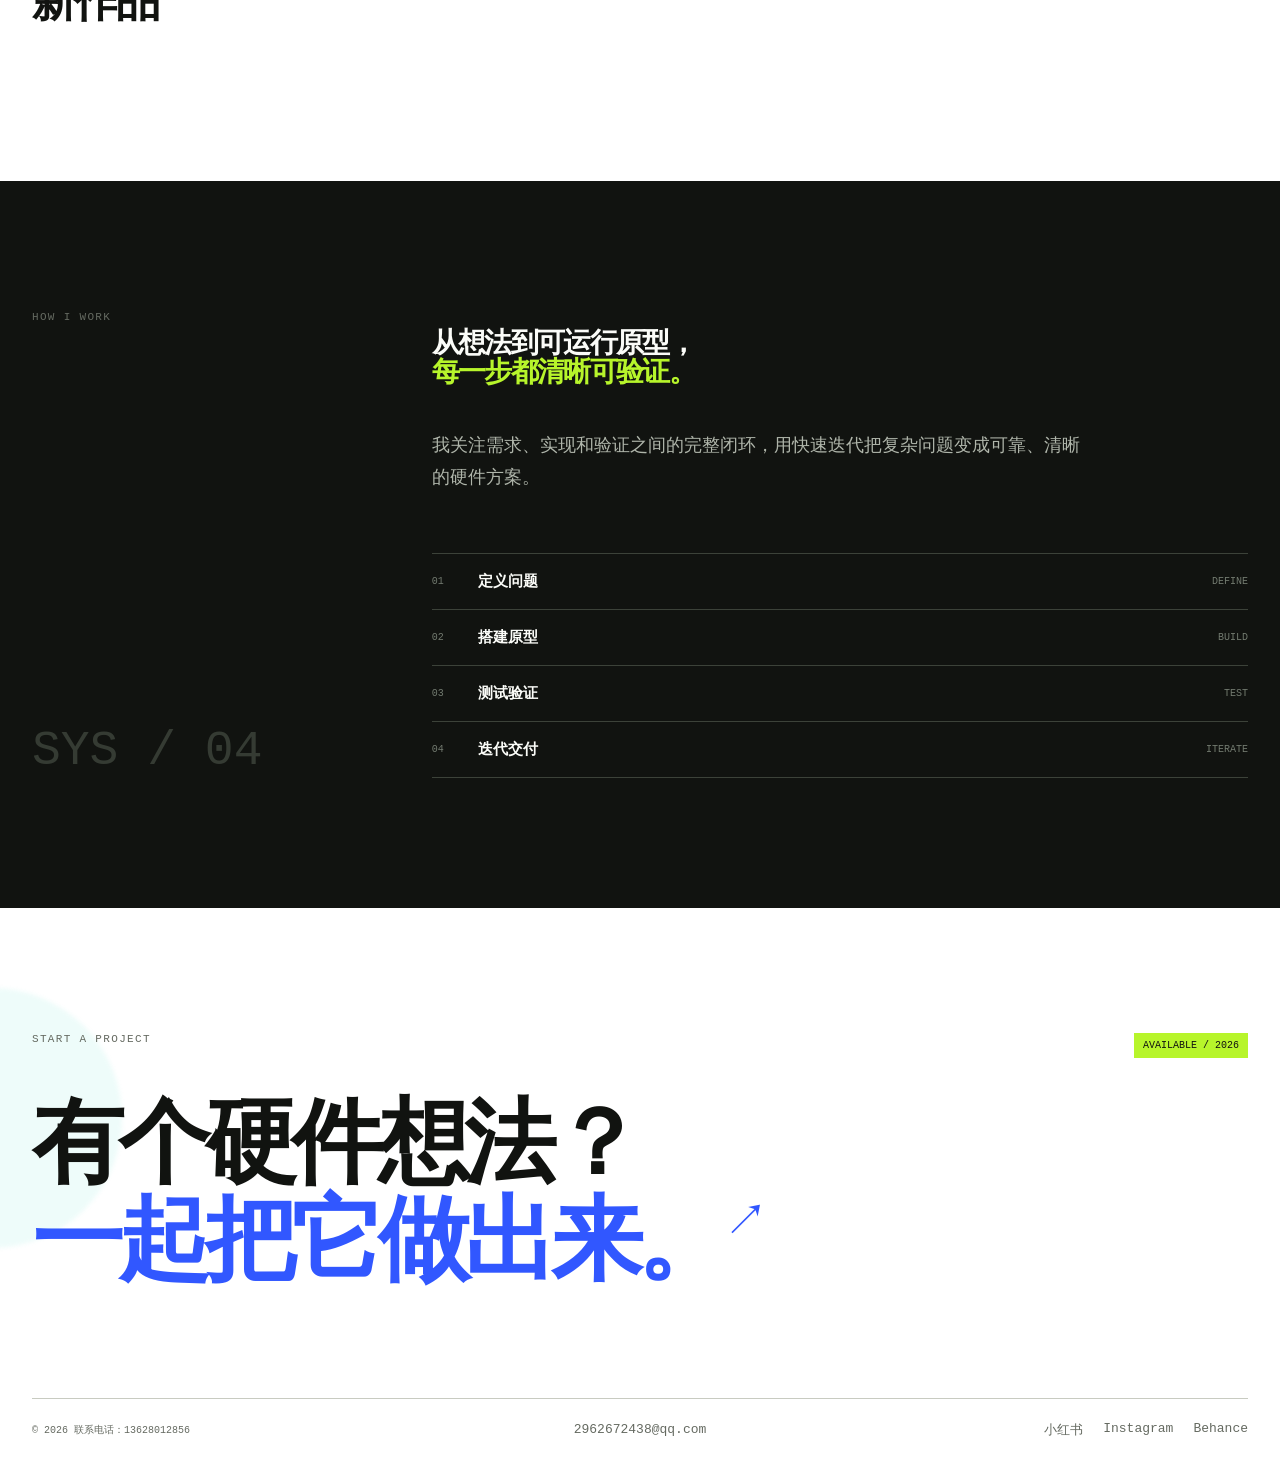
==== commit 21bb526c: "Update profile image attributes and script version" ====
--- a/index.html
+++ b/index.html
@@ -6,9 +6,6 @@
     <meta name="description" content="KEHAN 的硬件工程师个人作品集" />
     <meta name="theme-color" content="#101210" />
     <title>KEHAN — 硬件工程师作品集</title>
-    <link rel="preconnect" href="https://fonts.googleapis.com" />
-    <link rel="preconnect" href="https://fonts.gstatic.com" crossorigin />
-    <link href="https://fonts.googleapis.com/css2?family=DM+Mono:wght@400;500&family=Noto+Sans+SC:wght@400;500;600;700;800;900&display=swap" rel="stylesheet" />
     <link rel="stylesheet" href="styles.css?v=20260804-1" />
     <link rel="stylesheet" href="content.css?v=20260804-14" />
   </head>
@@ -34,7 +31,7 @@
 
         <aside class="engineer-card" aria-label="工程师信息概览">
           <div class="card-top"><span data-profile-label>PROFILE_01</span><span class="online"><i></i> <b data-profile-status>ONLINE</b></span></div>
-          <div class="profile-portrait"><img class="profile-image" data-profile-image src="" alt="工程师头像" hidden /><span aria-hidden="true"></span></div>
+          <div class="profile-portrait"><img class="profile-image" data-profile-image src="" alt="工程师头像" decoding="async" fetchpriority="high" hidden /><span aria-hidden="true"></span></div>
           <p class="profile-role" data-role>HARDWARE ENGINEER</p>
           <dl>
             <div><dt data-workflow-label>WORKFLOW</dt><dd data-workflow>BUILD / TEST / ITERATE</dd></div>
@@ -83,6 +80,6 @@
         <div class="contact-bottom"><span>© <span data-year>2026</span> <span data-name>KEHAN</span></span><a class="email-bottom" data-email-link href="mailto:hello@example.com"><span data-email>HELLO@EXAMPLE.COM</span></a><div id="social-links"></div></div>
       </section>
     </main>
-    <script src="script.js?v=20260804-11"></script>
+    <script src="script.js?v=20260805-1"></script>
   </body>
 </html>
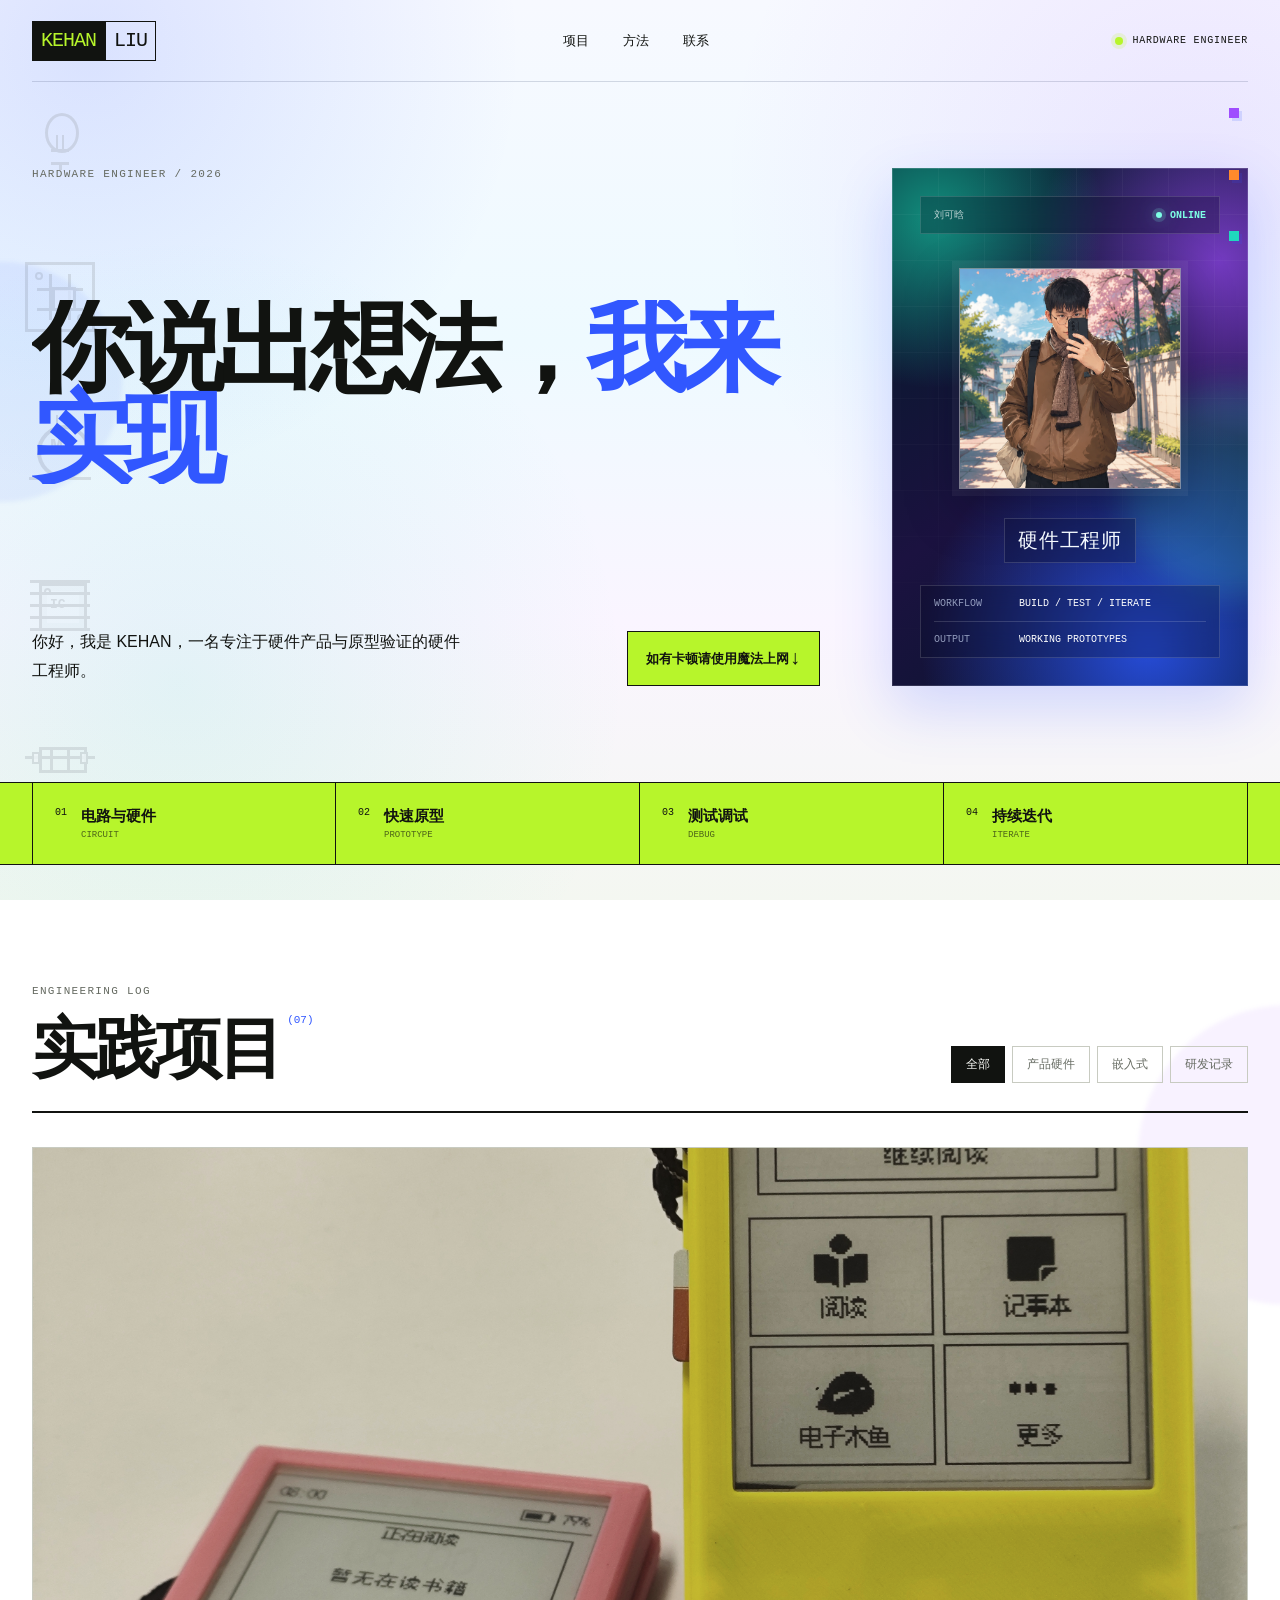
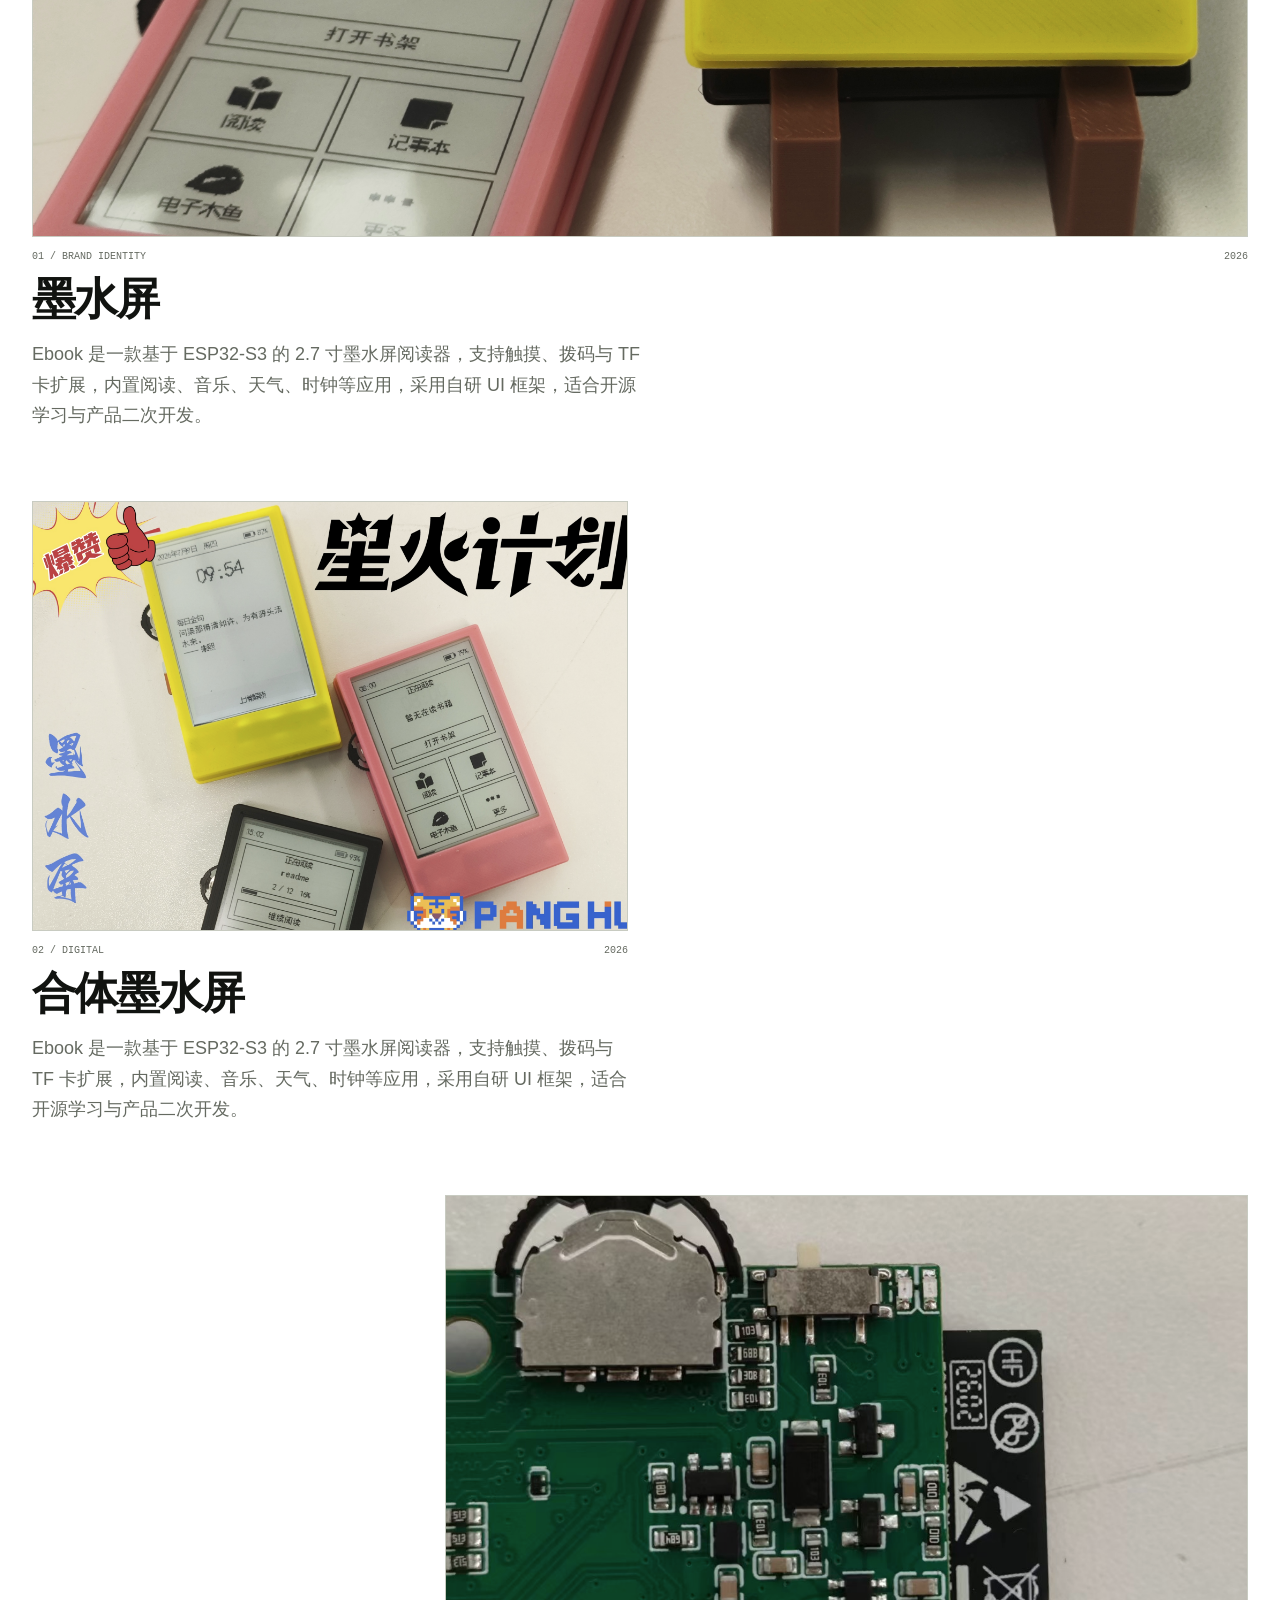
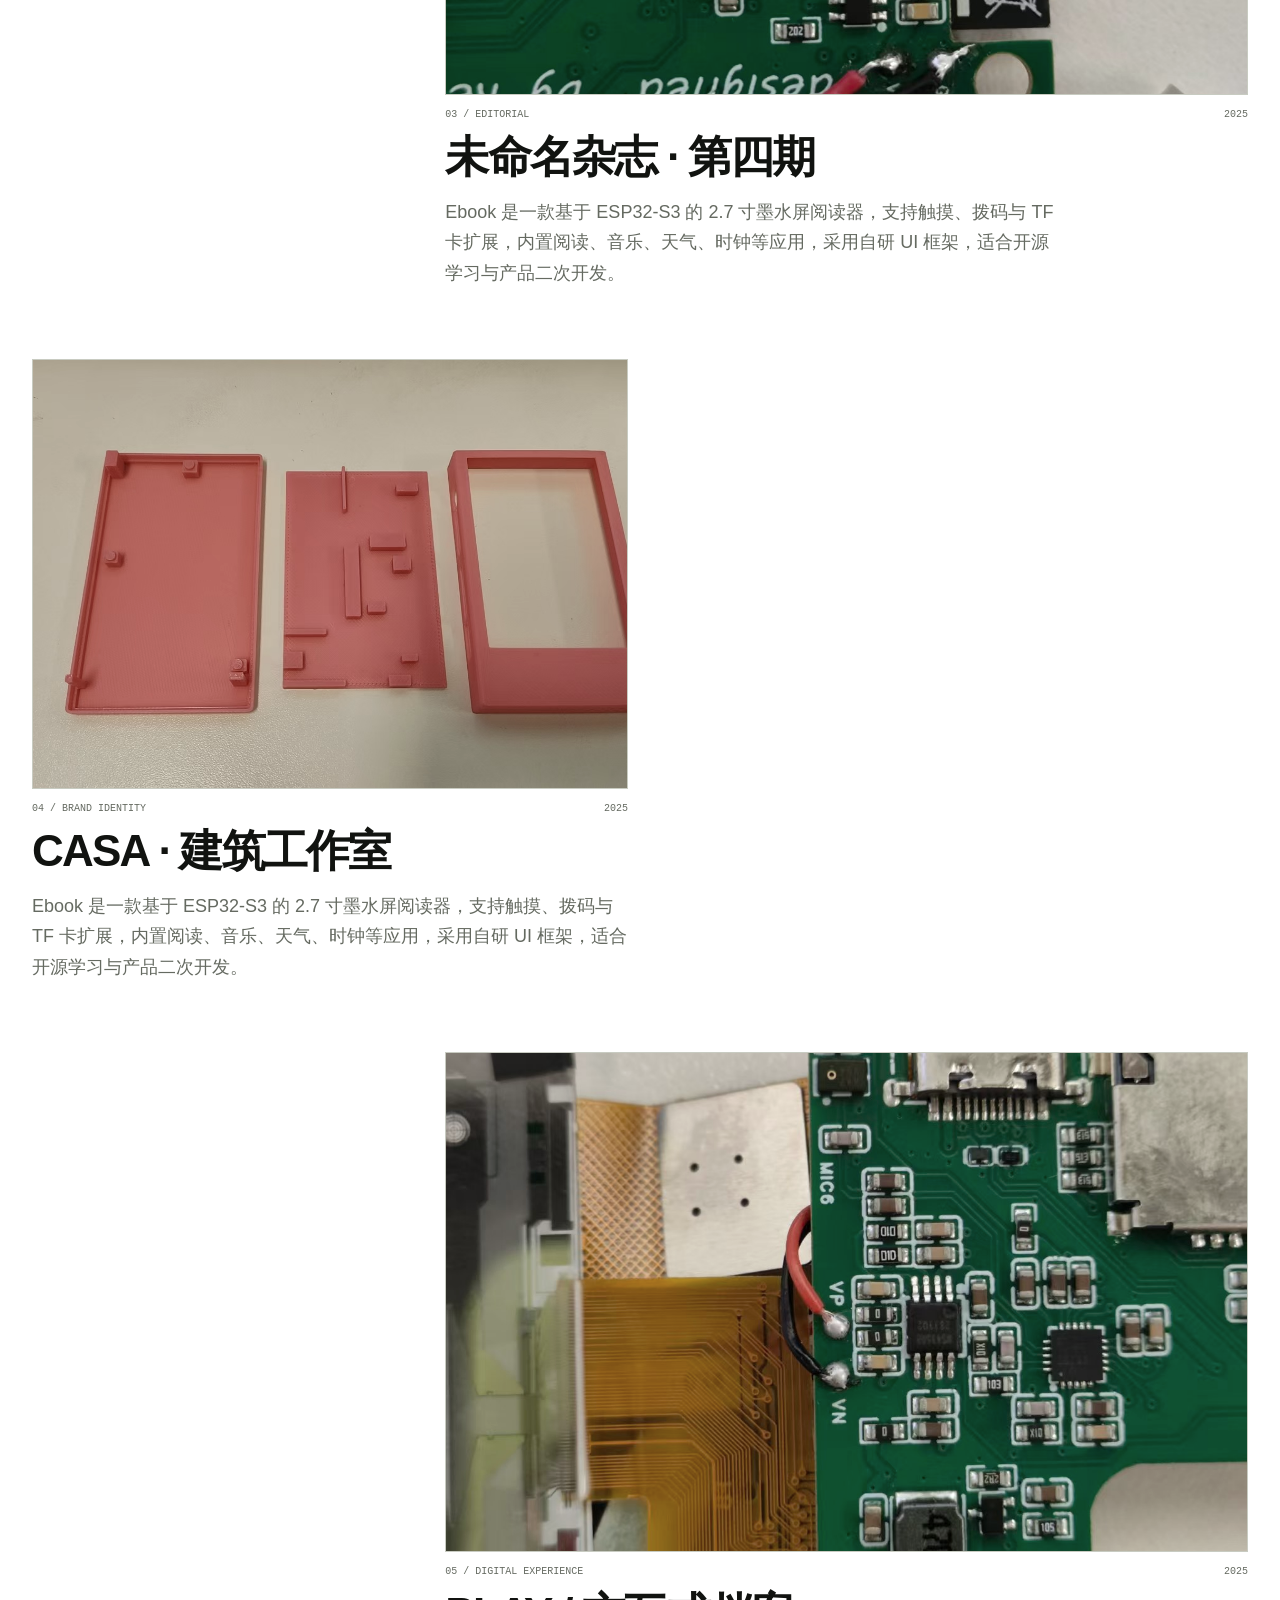
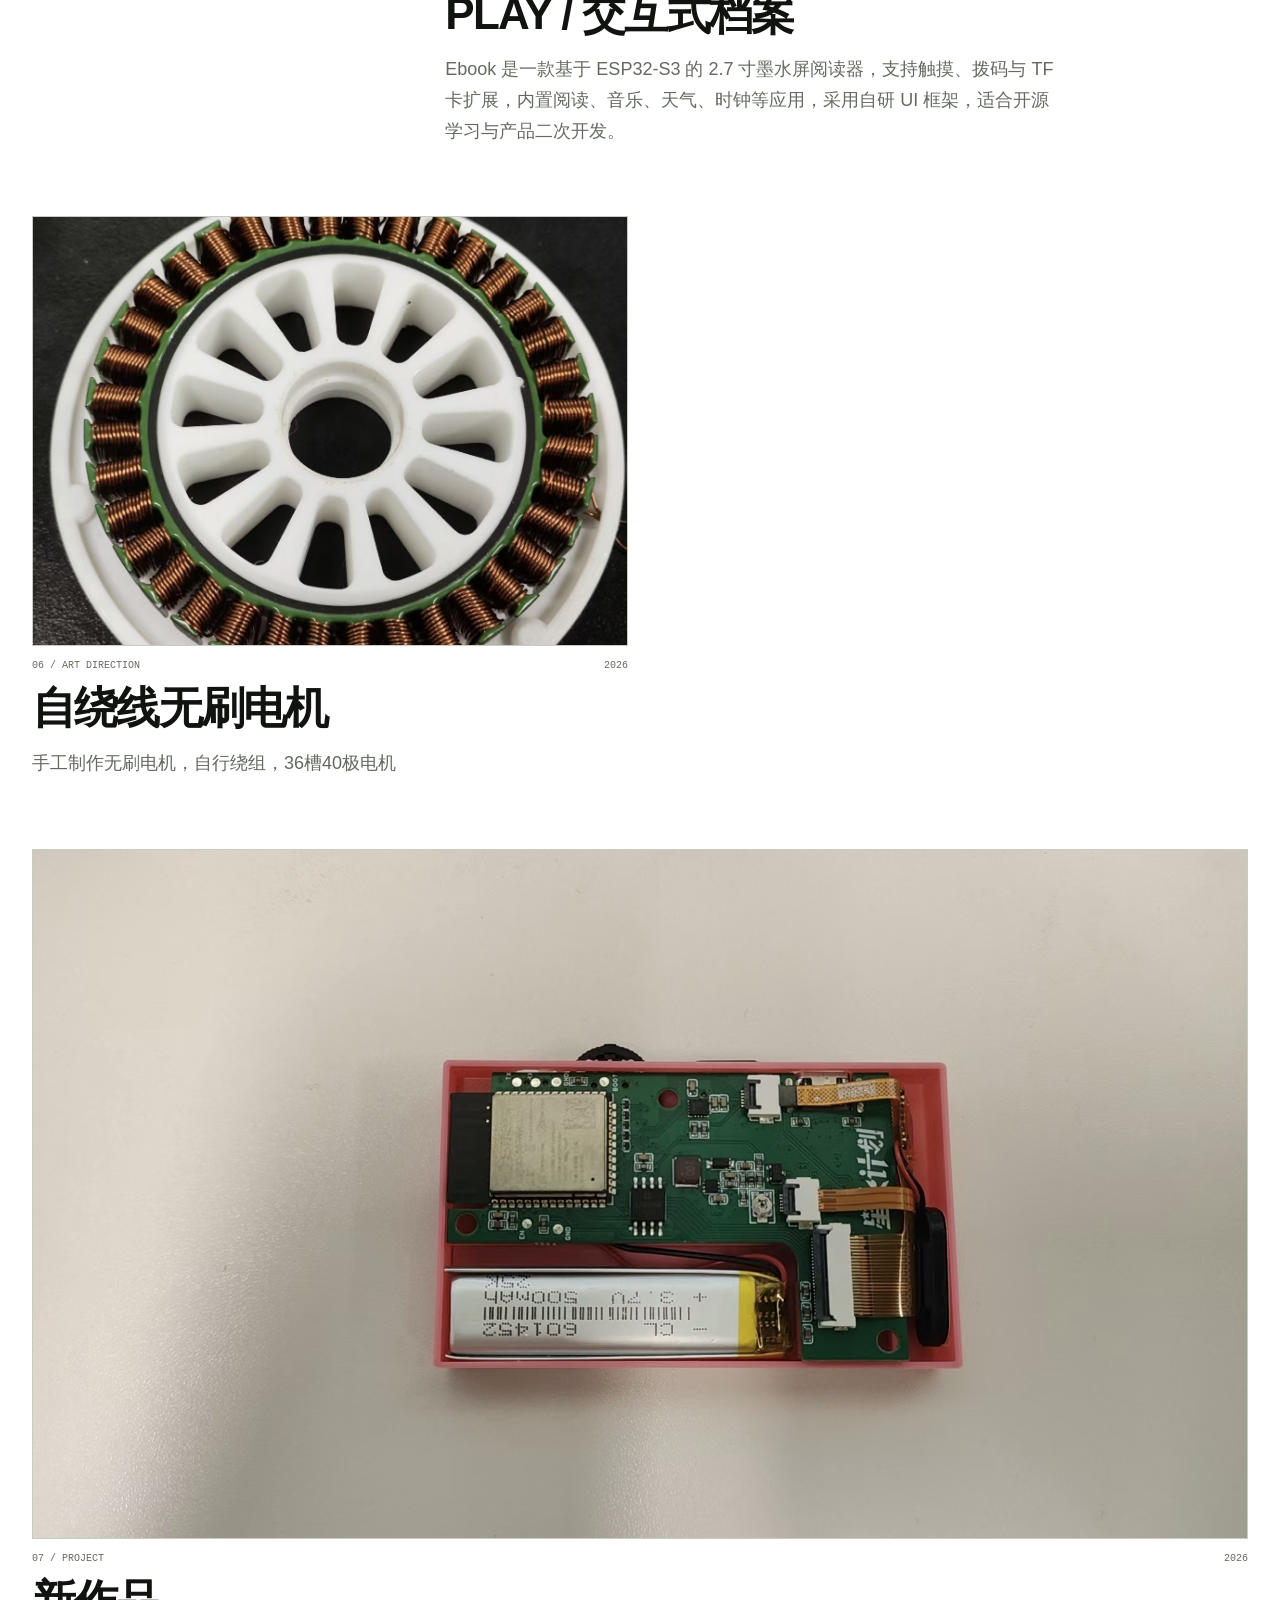
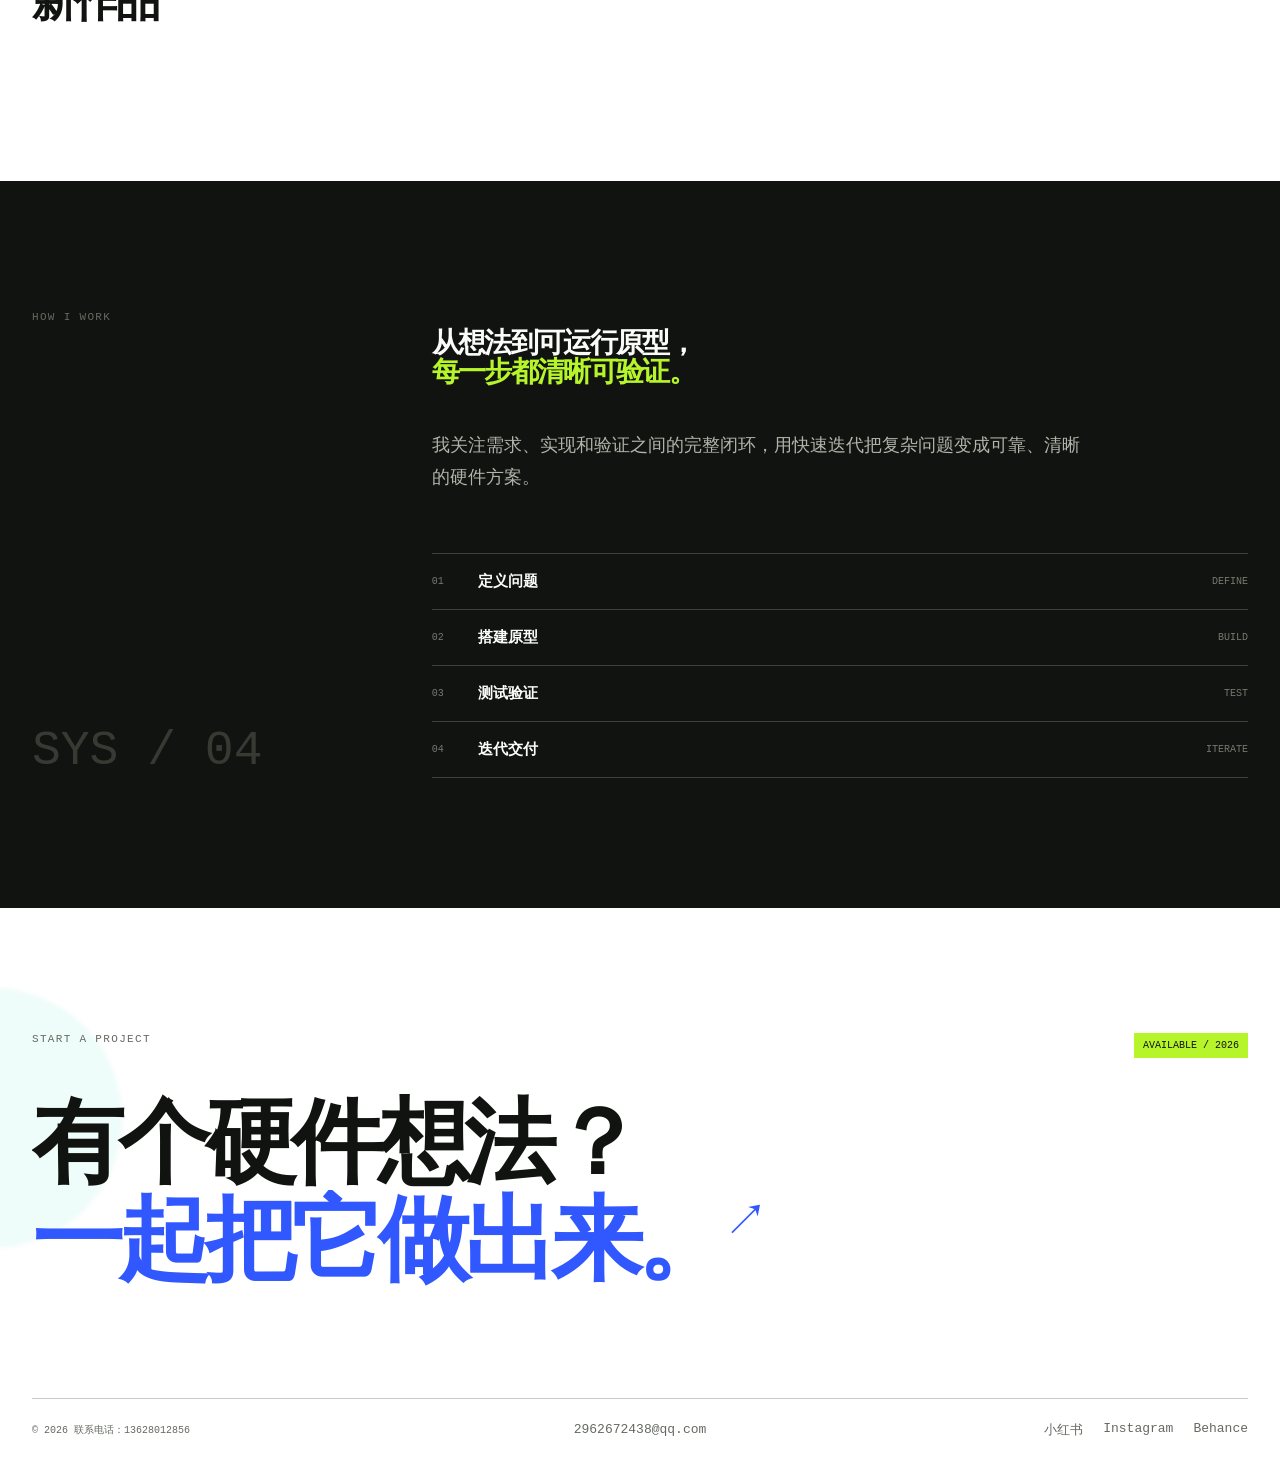
==== commit 655334aa: "Animate contact section on scroll" ====
--- a/index.html
+++ b/index.html
@@ -7,7 +7,7 @@
     <meta name="theme-color" content="#101210" />
     <title>KEHAN — 硬件工程师作品集</title>
     <link rel="stylesheet" href="styles.css?v=20260804-1" />
-    <link rel="stylesheet" href="content.css?v=20260804-14" />
+    <link rel="stylesheet" href="content.css?v=20260805-2" />
   </head>
   <body>
     <div class="electronics-icons" aria-hidden="true"><span class="electronic-icon icon-bulb"><b></b><i></i></span><span class="electronic-icon icon-pcb"><b></b><i></i></span><span class="electronic-icon icon-motor"><b>M</b><i></i></span><span class="electronic-icon icon-chip"><b>IC</b><i></i></span><span class="electronic-icon icon-resistor"><b></b><i></i></span></div>
@@ -80,6 +80,6 @@
         <div class="contact-bottom"><span>© <span data-year>2026</span> <span data-name>KEHAN</span></span><a class="email-bottom" data-email-link href="mailto:hello@example.com"><span data-email>HELLO@EXAMPLE.COM</span></a><div id="social-links"></div></div>
       </section>
     </main>
-    <script src="script.js?v=20260805-1"></script>
+    <script src="script.js?v=20260805-2"></script>
   </body>
 </html>
--- a/content.css
+++ b/content.css
@@ -102,3 +102,14 @@
   .contact h2{font-size:min(var(--font-contact,50px),50px)}
   .profile-portrait{width:min(68%,210px)}
 }
+
+@keyframes contact-copy-reveal{
+  from{opacity:0;clip-path:inset(0 0 100%);transform:translateY(34px);filter:blur(7px)}
+  to{opacity:1;clip-path:inset(0);transform:none;filter:none}
+}
+@media(prefers-reduced-motion:no-preference){
+  .contact-motion-ready .contact h2>[data-contact-title],
+  .contact-motion-ready .contact h2>a{display:inline-block;opacity:0;transform:translateY(34px)}
+  .contact-motion-ready .contact h2.is-visible>[data-contact-title]{animation:contact-copy-reveal .72s cubic-bezier(.16,1,.3,1) both}
+  .contact-motion-ready .contact h2.is-visible>a{animation:contact-copy-reveal .78s cubic-bezier(.16,1,.3,1) .16s both}
+}
